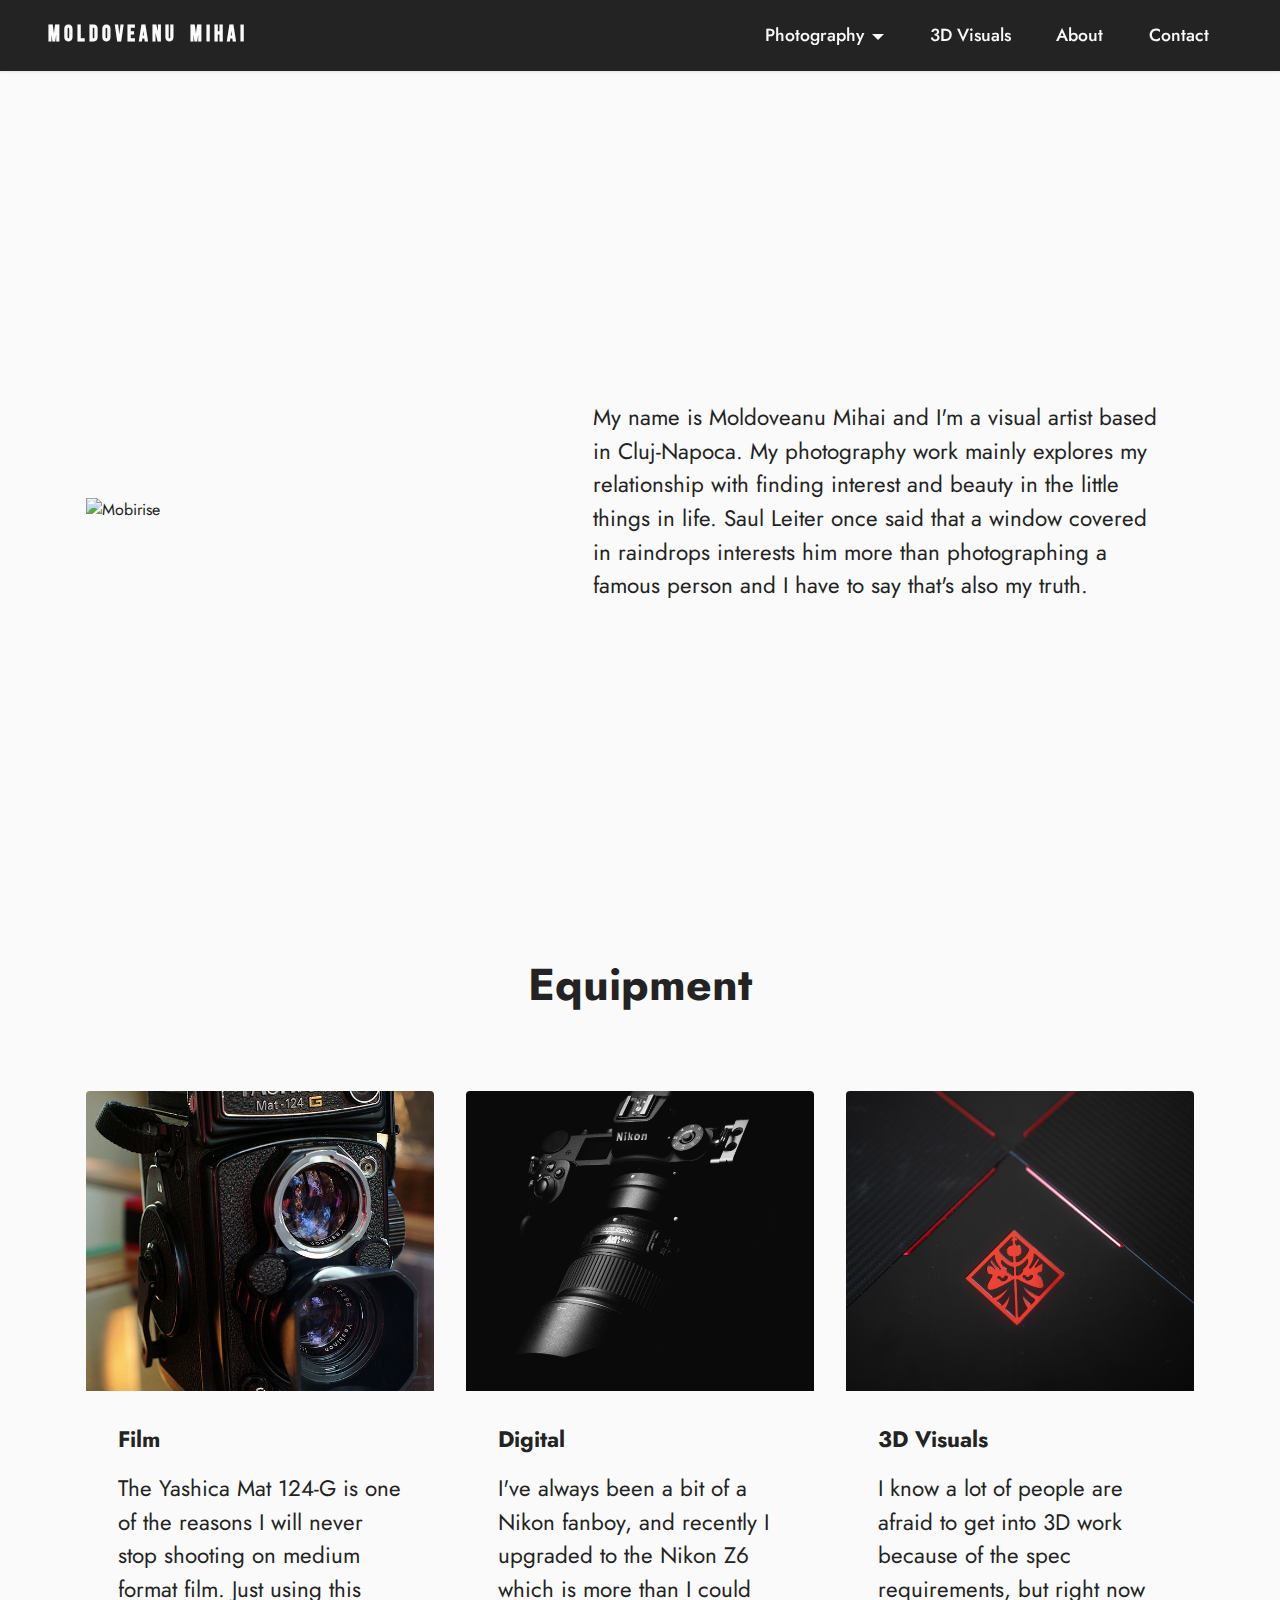
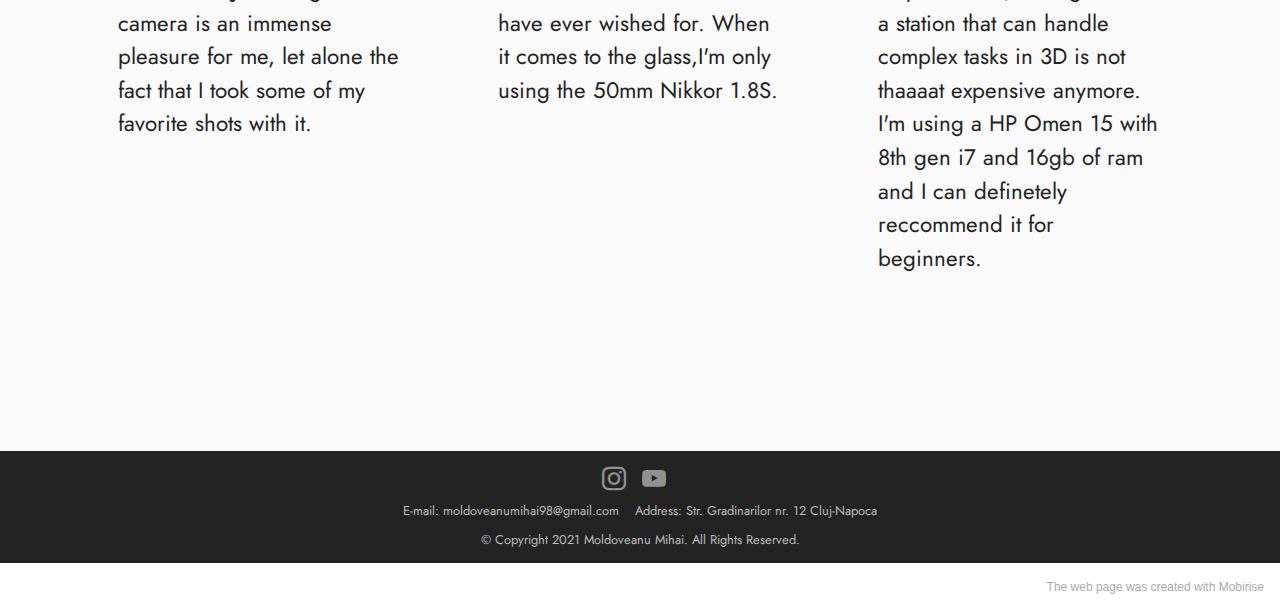
==== About.html @ a126eda2 "Add files via upload" ====
<!DOCTYPE html>
<html  >
<head>
  <!-- Site made with Mobirise Website Builder v5.5.2, https://mobirise.com -->
  <meta charset="UTF-8">
  <meta http-equiv="X-UA-Compatible" content="IE=edge">
  <meta name="generator" content="Mobirise v5.5.2, mobirise.com">
  <meta name="viewport" content="width=device-width, initial-scale=1, minimum-scale=1">
  <link rel="shortcut icon" href="assets/images/35211466-copy.png" type="image/x-icon">
  <meta name="description" content="">
  
  
  <title>About</title>
  <link rel="stylesheet" href="assets/bootstrap/css/bootstrap.min.css">
  <link rel="stylesheet" href="assets/bootstrap/css/bootstrap-grid.min.css">
  <link rel="stylesheet" href="assets/bootstrap/css/bootstrap-reboot.min.css">
  <link rel="stylesheet" href="assets/dropdown/css/style.css">
  <link rel="stylesheet" href="assets/socicon/css/styles.css">
  <link rel="stylesheet" href="assets/theme/css/style.css">
  <link rel="preload" href="https://fonts.googleapis.com/css?family=Jost:100,200,300,400,500,600,700,800,900,100i,200i,300i,400i,500i,600i,700i,800i,900i&display=swap" as="style" onload="this.onload=null;this.rel='stylesheet'">
  <noscript><link rel="stylesheet" href="https://fonts.googleapis.com/css?family=Jost:100,200,300,400,500,600,700,800,900,100i,200i,300i,400i,500i,600i,700i,800i,900i&display=swap"></noscript>
  <link rel="preload" href="https://fonts.googleapis.com/css?family=Bebas+Neue:400&display=swap" as="style" onload="this.onload=null;this.rel='stylesheet'">
  <noscript><link rel="stylesheet" href="https://fonts.googleapis.com/css?family=Bebas+Neue:400&display=swap"></noscript>
  <link rel="preload" as="style" href="assets/mobirise/css/mbr-additional.css"><link rel="stylesheet" href="assets/mobirise/css/mbr-additional.css" type="text/css">
  
  
  
  
</head>
<body>
  
  <section data-bs-version="5.1" class="menu menu1 cid-sRdk2Incgx" once="menu" id="menu1-1i">
    

    <nav class="navbar navbar-dropdown navbar-fixed-top navbar-expand-lg">
        <div class="container-fluid">
            <div class="navbar-brand">
                
                <span class="navbar-caption-wrap"><a class="navbar-caption text-white text-primary display-5" href="home.html">M O L d O V E A N U&nbsp; &nbsp; M I H A I</a></span>
            </div>
            <button class="navbar-toggler" type="button" data-toggle="collapse" data-bs-toggle="collapse" data-target="#navbarSupportedContent" data-bs-target="#navbarSupportedContent" aria-controls="navbarNavAltMarkup" aria-expanded="false" aria-label="Toggle navigation">
                <div class="hamburger">
                    <span></span>
                    <span></span>
                    <span></span>
                    <span></span>
                </div>
            </button>
            <div class="collapse navbar-collapse" id="navbarSupportedContent">
                <ul class="navbar-nav nav-dropdown nav-right" data-app-modern-menu="true"><li class="nav-item dropdown"><a class="nav-link link text-white dropdown-toggle display-4" href="https://mobiri.se" data-toggle="dropdown-submenu" data-bs-toggle="dropdown" data-bs-auto-close="outside" aria-expanded="false">Photography</a><div class="dropdown-menu" aria-labelledby="dropdown-undefined"><a class="text-white dropdown-item text-primary display-4" href="StreetPhotography.html">Street Photography</a><a class="text-white show dropdown-item text-primary display-4" href="FineArt.html">Fine Art</a></div></li><li class="nav-item"><a class="nav-link link text-white text-primary display-4" href="3DVisuals.html">3D Visuals</a></li>
                    <li class="nav-item"><a class="nav-link link text-white text-primary display-4" href="About.html">About</a>
                    </li><li class="nav-item"><a class="nav-link link text-white text-primary display-4" href="Contact.html">Contact</a></li></ul>
                
                
            </div>
        </div>
    </nav>
</section>

<section data-bs-version="5.1" class="header14 cid-sRnxp5yyMj mbr-fullscreen" id="header14-1l">

    

    

    <div class="container">
        <div class="row justify-content-center align-items-center">
            <div class="col-12 col-md-5 image-wrapper">
                <img src="assets/images/color-12.jpg" alt="Mobirise">
            </div>
            <div class="col-12 col-md">
                <div class="text-wrapper">
                    
                    <p class="mbr-text mbr-fonts-style display-7">My name is Moldoveanu Mihai and I'm a visual artist based in Cluj-Napoca. My photography work mainly explores my relationship with finding interest and beauty in the little things in life. Saul Leiter once said that a window covered in raindrops interests him more than photographing a famous person and I have to say that's also my truth.<br></p>
                    
                </div>
            </div>
        </div>
    </div>
</section>

<section data-bs-version="5.1" class="features3 cid-sRnDv5kcg3" id="features3-1m">
    
    
    <div class="container">
        <div class="mbr-section-head">
            <h4 class="mbr-section-title mbr-fonts-style align-center mb-0 display-1">
                <strong>Equipment</strong><br><strong><br></strong></h4>
            
        </div>
        <div class="row mt-4">
            <div class="item features-image сol-12 col-md-6 col-lg-4">
                <div class="item-wrapper">
                    <div class="item-img">
                        <img src="assets/images/yashica-mat-124g-tlr-camera.jpg" alt="">
                    </div>
                    <div class="item-content">
                        <h5 class="item-title mbr-fonts-style display-7"><strong>Film&nbsp;</strong></h5>
                        
                        <p class="mbr-text mbr-fonts-style mt-3 display-7">The Yashica Mat 124-G is one of the reasons I will never stop shooting on medium format film. Just using this camera is an immense pleasure for me, let alone the fact that I took some of my favorite shots with it.</p>
                    </div>
                    
                </div>
            </div>
            <div class="item features-image сol-12 col-md-6 col-lg-4">
                <div class="item-wrapper">
                    <div class="item-img">
                        <img src="assets/images/pexels-jan-kopiva-6932298.jpeg" alt="">
                    </div>
                    <div class="item-content">
                        <h5 class="item-title mbr-fonts-style display-7"><strong>Digital</strong></h5>
                        
                        <p class="mbr-text mbr-fonts-style mt-3 display-7">I've always been a bit of a Nikon fanboy, and recently I upgraded to the Nikon Z6 which is more than I could have ever wished for. When it comes to the glass,I'm only using the 50mm Nikkor 1.8S.</p>
                    </div>
                    
                </div>
            </div>
            <div class="item features-image сol-12 col-md-6 col-lg-4">
                <div class="item-wrapper">
                    <div class="item-img">
                        <img src="assets/images/color-14.jpg" alt="">
                    </div>
                    <div class="item-content">
                        <h5 class="item-title mbr-fonts-style display-7"><strong>3D Visuals</strong></h5>
                        
                        <p class="mbr-text mbr-fonts-style mt-3 display-7">I know a lot of people are afraid to get into 3D work because of the spec requirements, but right now a station that can handle complex tasks in 3D is not thaaaat expensive anymore. I'm using a HP Omen 15 with 8th gen i7 and 16gb of ram and I can definetely reccommend it for beginners.<br></p>
                    </div>
                    
                </div>
            </div>
        </div>
    </div>
</section>

<section data-bs-version="5.1" class="footer3 cid-sRdy9c1J8x" once="footers" id="footer3-1j">

    

    

    <div class="container">
        <div class="media-container-row align-center mbr-white">
            
            <div class="row social-row">
                <div class="social-list align-right pb-2">
                    
                    
                    
                    
                    
                    
                <div class="soc-item">
                        <a href="https://www.instagram.com/moldoveanumihigh/" target="_blank">
                            <span class="mbr-iconfont mbr-iconfont-social socicon-instagram socicon"></span>
                        </a>
                    </div><div class="soc-item">
                        <a href="https://www.youtube.com/channel/UCQVP5u8VUW_jfXNqVm9hvUQ" target="_blank">
                            <span class="mbr-iconfont mbr-iconfont-social socicon-youtube socicon"></span>
                        </a>
                    </div></div>
            </div>
            <div class="row row-copirayt">
                <p class="mbr-text mb-0 mbr-fonts-style mbr-white align-center display-2">E-mail: moldoveanumihai98@gmail.com&nbsp; &nbsp; Address: Str. Gradinarilor nr. 12 Cluj-Napoca<br><br>© Copyright 2021 Moldoveanu Mihai. All Rights Reserved.
                </p>
            </div>
        </div>
    </div>
</section><section style="background-color: #fff; font-family: -apple-system, BlinkMacSystemFont, 'Segoe UI', 'Roboto', 'Helvetica Neue', Arial, sans-serif; color:#aaa; font-size:12px; padding: 0; align-items: center; display: flex;"><a href="https://mobirise.site/l" style="flex: 1 1; height: 3rem; padding-left: 1rem;"></a><p style="flex: 0 0 auto; margin:0; padding-right:1rem;">The <a href="https://mobirise.site/e" style="color:#aaa;">web page</a> was created with Mobirise</p></section><script src="assets/bootstrap/js/bootstrap.bundle.min.js"></script>  <script src="assets/smoothscroll/smooth-scroll.js"></script>  <script src="assets/ytplayer/index.js"></script>  <script src="assets/dropdown/js/navbar-dropdown.js"></script>  <script src="assets/theme/js/script.js"></script>  
  
  
</body>
</html>
---- assets/dropdown/css/style.css ----
.navbar-dropdown {
  left: 0;
  padding: 0;
  position: absolute;
  right: 0;
  top: 0;
  transition: all 0.45s ease;
  z-index: 1030;
  background: #282828; }
  .navbar-dropdown .navbar-logo {
    margin-right: 0.8rem;
    transition: margin 0.3s ease-in-out;
    vertical-align: middle; }
    .navbar-dropdown .navbar-logo img {
      height: 3.125rem;
      transition: all 0.3s ease-in-out; }
    .navbar-dropdown .navbar-logo.mbr-iconfont {
      font-size: 3.125rem;
      line-height: 3.125rem; }
  .navbar-dropdown .navbar-caption {
    font-weight: 700;
    white-space: normal;
    vertical-align: -4px;
    line-height: 3.125rem !important; }
    .navbar-dropdown .navbar-caption, .navbar-dropdown .navbar-caption:hover {
      color: inherit;
      text-decoration: none; }
  .navbar-dropdown .mbr-iconfont + .navbar-caption {
    vertical-align: -1px; }
  .navbar-dropdown.navbar-fixed-top {
    position: fixed; }
  .navbar-dropdown .navbar-brand span {
    vertical-align: -4px; }
  .navbar-dropdown.bg-color.transparent {
    background: none; }
  .navbar-dropdown.navbar-short .navbar-brand {
    padding: 0.625rem 0; }
    .navbar-dropdown.navbar-short .navbar-brand span {
      vertical-align: -1px; }
  .navbar-dropdown.navbar-short .navbar-caption {
    line-height: 2.375rem !important;
    vertical-align: -2px; }
  .navbar-dropdown.navbar-short .navbar-logo {
    margin-right: 0.5rem; }
    .navbar-dropdown.navbar-short .navbar-logo img {
      height: 2.375rem; }
    .navbar-dropdown.navbar-short .navbar-logo.mbr-iconfont {
      font-size: 2.375rem;
      line-height: 2.375rem; }
  .navbar-dropdown.navbar-short .mbr-table-cell {
    height: 3.625rem; }
  .navbar-dropdown .navbar-close {
    left: 0.6875rem;
    position: fixed;
    top: 0.75rem;
    z-index: 1000; }
  .navbar-dropdown .hamburger-icon {
    content: "";
    display: inline-block;
    vertical-align: middle;
    width: 16px;
    -webkit-box-shadow: 0 -6px 0 1px #282828,0 0 0 1px #282828,0 6px 0 1px #282828;
    -moz-box-shadow: 0 -6px 0 1px #282828,0 0 0 1px #282828,0 6px 0 1px #282828;
    box-shadow: 0 -6px 0 1px #282828,0 0 0 1px #282828,0 6px 0 1px #282828; }

.dropdown-menu .dropdown-toggle[data-toggle="dropdown-submenu"]::after {
  border-bottom: 0.35em solid transparent;
  border-left: 0.35em solid;
  border-right: 0;
  border-top: 0.35em solid transparent;
  margin-left: 0.3rem; }

.dropdown-menu .dropdown-item:focus {
  outline: 0; }

.nav-dropdown {
  font-size: 0.75rem;
  font-weight: 500;
  height: auto !important; }
  .nav-dropdown .nav-btn {
    padding-left: 1rem; }
  .nav-dropdown .link {
    margin: .667em 1.667em;
    font-weight: 500;
    padding: 0;
    transition: color .2s ease-in-out; }
    .nav-dropdown .link.dropdown-toggle {
      margin-right: 2.583em; }
      .nav-dropdown .link.dropdown-toggle::after {
        margin-left: .25rem;
        border-top: 0.35em solid;
        border-right: 0.35em solid transparent;
        border-left: 0.35em solid transparent;
        border-bottom: 0; }
      .nav-dropdown .link.dropdown-toggle[aria-expanded="true"] {
        margin: 0;
        padding: 0.667em 3.263em  0.667em 1.667em; }
  .nav-dropdown .link::after,
  .nav-dropdown .dropdown-item::after {
    color: inherit; }
  .nav-dropdown .btn {
    font-size: 0.75rem;
    font-weight: 700;
    letter-spacing: 0;
    margin-bottom: 0;
    padding-left: 1.25rem;
    padding-right: 1.25rem; }
  .nav-dropdown .dropdown-menu {
    border-radius: 0;
    border: 0;
    left: 0;
    margin: 0;
    padding-bottom: 1.25rem;
    padding-top: 1.25rem;
    position: relative; }
  .nav-dropdown .dropdown-submenu {
    margin-left: 0.125rem;
    top: 0; }
  .nav-dropdown .dropdown-item {
    font-weight: 500;
    line-height: 2;
    padding: 0.3846em 4.615em 0.3846em 1.5385em;
    position: relative;
    transition: color .2s ease-in-out, background-color .2s ease-in-out; }
    .nav-dropdown .dropdown-item::after {
      margin-top: -0.3077em;
      position: absolute;
      right: 1.1538em;
      top: 50%; }
    .nav-dropdown .dropdown-item:focus, .nav-dropdown .dropdown-item:hover {
      background: none; }

@media (max-width: 767px) {
  .nav-dropdown.navbar-toggleable-sm {
    bottom: 0;
    display: none;
    left: 0;
    overflow-x: hidden;
    position: fixed;
    top: 0;
    transform: translateX(-100%);
    -ms-transform: translateX(-100%);
    -webkit-transform: translateX(-100%);
    width: 18.75rem;
    z-index: 999; } }
.nav-dropdown.navbar-toggleable-xl {
  bottom: 0;
  display: none;
  left: 0;
  overflow-x: hidden;
  position: fixed;
  top: 0;
  transform: translateX(-100%);
  -ms-transform: translateX(-100%);
  -webkit-transform: translateX(-100%);
  width: 18.75rem;
  z-index: 999; }

.nav-dropdown-sm {
  display: block !important;
  overflow-x: hidden;
  overflow: auto;
  padding-top: 3.875rem; }
  .nav-dropdown-sm::after {
    content: "";
    display: block;
    height: 3rem;
    width: 100%; }
  .nav-dropdown-sm.collapse.in ~ .navbar-close {
    display: block !important; }
  .nav-dropdown-sm.collapsing, .nav-dropdown-sm.collapse.in {
    transform: translateX(0);
    -ms-transform: translateX(0);
    -webkit-transform: translateX(0);
    transition: all 0.25s ease-out;
    -webkit-transition: all 0.25s ease-out;
    background: #282828; }
  .nav-dropdown-sm.collapsing[aria-expanded="false"] {
    transform: translateX(-100%);
    -ms-transform: translateX(-100%);
    -webkit-transform: translateX(-100%); }
  .nav-dropdown-sm .nav-item {
    display: block;
    margin-left: 0 !important;
    padding-left: 0; }
  .nav-dropdown-sm .link,
  .nav-dropdown-sm .dropdown-item {
    border-top: 1px dotted rgba(255, 255, 255, 0.1);
    font-size: 0.8125rem;
    line-height: 1.6;
    margin: 0 !important;
    padding: 0.875rem 2.4rem 0.875rem 1.5625rem !important;
    position: relative;
    white-space: normal; }
    .nav-dropdown-sm .link:focus, .nav-dropdown-sm .link:hover,
    .nav-dropdown-sm .dropdown-item:focus,
    .nav-dropdown-sm .dropdown-item:hover {
      background: rgba(0, 0, 0, 0.2) !important;
      color: #c0a375; }
  .nav-dropdown-sm .nav-btn {
    position: relative;
    padding: 1.5625rem 1.5625rem 0 1.5625rem; }
    .nav-dropdown-sm .nav-btn::before {
      border-top: 1px dotted rgba(255, 255, 255, 0.1);
      content: "";
      left: 0;
      position: absolute;
      top: 0;
      width: 100%; }
    .nav-dropdown-sm .nav-btn + .nav-btn {
      padding-top: 0.625rem; }
      .nav-dropdown-sm .nav-btn + .nav-btn::before {
        display: none; }
  .nav-dropdown-sm .btn {
    padding: 0.625rem 0; }
  .nav-dropdown-sm .dropdown-toggle[data-toggle="dropdown-submenu"]::after {
    margin-left: .25rem;
    border-top: 0.35em solid;
    border-right: 0.35em solid transparent;
    border-left: 0.35em solid transparent;
    border-bottom: 0; }
  .nav-dropdown-sm .dropdown-toggle[data-toggle="dropdown-submenu"][aria-expanded="true"]::after {
    border-top: 0;
    border-right: 0.35em solid transparent;
    border-left: 0.35em solid transparent;
    border-bottom: 0.35em solid; }
  .nav-dropdown-sm .dropdown-menu {
    margin: 0;
    padding: 0;
    position: relative;
    top: 0;
    left: 0;
    width: 100%;
    border: 0;
    float: none;
    border-radius: 0;
    background: none; }
  .nav-dropdown-sm .dropdown-submenu {
    left: 100%;
    margin-left: 0.125rem;
    margin-top: -1.25rem;
    top: 0; }

.navbar-toggleable-sm .nav-dropdown .dropdown-menu {
  position: absolute; }

.navbar-toggleable-sm .nav-dropdown .dropdown-submenu {
  left: 100%;
  margin-left: 0.125rem;
  margin-top: -1.25rem;
  top: 0; }

.navbar-toggleable-sm.opened .nav-dropdown .dropdown-menu {
  position: relative; }

.navbar-toggleable-sm.opened .nav-dropdown .dropdown-submenu {
  left: 0;
  margin-left: 00rem;
  margin-top: 0rem;
  top: 0; }

.is-builder .nav-dropdown.collapsing {
  transition: none !important; }
---- assets/socicon/css/styles.css ----
@charset "UTF-8";

@font-face {
  font-family: 'Socicon';
  src:  url('../fonts/socicon.eot');
  src:  url('../fonts/socicon.eot?#iefix') format('embedded-opentype'),
    url('../fonts/socicon.woff2') format('woff2'),
    url('../fonts/socicon.ttf') format('truetype'),
    url('../fonts/socicon.woff') format('woff'),
    url('../fonts/socicon.svg#socicon') format('svg');
  font-weight: normal;
  font-style: normal;
  font-display: swap;
}

[data-icon]:before {
  font-family: "socicon" !important;
  content: attr(data-icon);
  font-style: normal !important;
  font-weight: normal !important;
  font-variant: normal !important;
  text-transform: none !important;
  speak: none;
  line-height: 1;
  -webkit-font-smoothing: antialiased;
  -moz-osx-font-smoothing: grayscale;
}

[class^="socicon-"], [class*=" socicon-"] {
  /* use !important to prevent issues with browser extensions that change fonts */
  font-family: 'Socicon' !important;
  speak: none;
  font-style: normal;
  font-weight: normal;
  font-variant: normal;
  text-transform: none;
  line-height: 1;

  /* Better Font Rendering =========== */
  -webkit-font-smoothing: antialiased;
  -moz-osx-font-smoothing: grayscale;
}

.socicon-eitaa:before {
  content: "\e97c";
}
.socicon-soroush:before {
  content: "\e97d";
}
.socicon-bale:before {
  content: "\e97e";
}
.socicon-zazzle:before {
  content: "\e97b";
}
.socicon-society6:before {
  content: "\e97a";
}
.socicon-redbubble:before {
  content: "\e979";
}
.socicon-avvo:before {
  content: "\e978";
}
.socicon-stitcher:before {
  content: "\e977";
}
.socicon-googlehangouts:before {
  content: "\e974";
}
.socicon-dlive:before {
  content: "\e975";
}
.socicon-vsco:before {
  content: "\e976";
}
.socicon-flipboard:before {
  content: "\e973";
}
.socicon-ubuntu:before {
  content: "\e958";
}
.socicon-artstation:before {
  content: "\e959";
}
.socicon-invision:before {
  content: "\e95a";
}
.socicon-torial:before {
  content: "\e95b";
}
.socicon-collectorz:before {
  content: "\e95c";
}
.socicon-seenthis:before {
  content: "\e95d";
}
.socicon-googleplaymusic:before {
  content: "\e95e";
}
.socicon-debian:before {
  content: "\e95f";
}
.socicon-filmfreeway:before {
  content: "\e960";
}
.socicon-gnome:before {
  content: "\e961";
}
.socicon-itchio:before {
  content: "\e962";
}
.socicon-jamendo:before {
  content: "\e963";
}
.socicon-mix:before {
  content: "\e964";
}
.socicon-sharepoint:before {
  content: "\e965";
}
.socicon-tinder:before {
  content: "\e966";
}
.socicon-windguru:before {
  content: "\e967";
}
.socicon-cdbaby:before {
  content: "\e968";
}
.socicon-elementaryos:before {
  content: "\e969";
}
.socicon-stage32:before {
  content: "\e96a";
}
.socicon-tiktok:before {
  content: "\e96b";
}
.socicon-gitter:before {
  content: "\e96c";
}
.socicon-letterboxd:before {
  content: "\e96d";
}
.socicon-threema:before {
  content: "\e96e";
}
.socicon-splice:before {
  content: "\e96f";
}
.socicon-metapop:before {
  content: "\e970";
}
.socicon-naver:before {
  content: "\e971";
}
.socicon-remote:before {
  content: "\e972";
}
.socicon-internet:before {
  content: "\e957";
}
.socicon-moddb:before {
  content: "\e94b";
}
.socicon-indiedb:before {
  content: "\e94c";
}
.socicon-traxsource:before {
  content: "\e94d";
}
.socicon-gamefor:before {
  content: "\e94e";
}
.socicon-pixiv:before {
  content: "\e94f";
}
.socicon-myanimelist:before {
  content: "\e950";
}
.socicon-blackberry:before {
  content: "\e951";
}
.socicon-wickr:before {
  content: "\e952";
}
.socicon-spip:before {
  content: "\e953";
}
.socicon-napster:before {
  content: "\e954";
}
.socicon-beatport:before {
  content: "\e955";
}
.socicon-hackerone:before {
  content: "\e956";
}
.socicon-hackernews:before {
  content: "\e946";
}
.socicon-smashwords:before {
  content: "\e947";
}
.socicon-kobo:before {
  content: "\e948";
}
.socicon-bookbub:before {
  content: "\e949";
}
.socicon-mailru:before {
  content: "\e94a";
}
.socicon-gitlab:before {
  content: "\e945";
}
.socicon-instructables:before {
  content: "\e944";
}
.socicon-portfolio:before {
  content: "\e943";
}
.socicon-codered:before {
  content: "\e940";
}
.socicon-origin:before {
  content: "\e941";
}
.socicon-nextdoor:before {
  content: "\e942";
}
.socicon-udemy:before {
  content: "\e93f";
}
.socicon-livemaster:before {
  content: "\e93e";
}
.socicon-crunchbase:before {
  content: "\e93b";
}
.socicon-homefy:before {
  content: "\e93c";
}
.socicon-calendly:before {
  content: "\e93d";
}
.socicon-realtor:before {
  content: "\e90f";
}
.socicon-tidal:before {
  content: "\e910";
}
.socicon-qobuz:before {
  content: "\e911";
}
.socicon-natgeo:before {
  content: "\e912";
}
.socicon-mastodon:before {
  content: "\e913";
}
.socicon-unsplash:before {
  content: "\e914";
}
.socicon-homeadvisor:before {
  content: "\e915";
}
.socicon-angieslist:before {
  content: "\e916";
}
.socicon-codepen:before {
  content: "\e917";
}
.socicon-slack:before {
  content: "\e918";
}
.socicon-openaigym:before {
  content: "\e919";
}
.socicon-logmein:before {
  content: "\e91a";
}
.socicon-fiverr:before {
  content: "\e91b";
}
.socicon-gotomeeting:before {
  content: "\e91c";
}
.socicon-aliexpress:before {
  content: "\e91d";
}
.socicon-guru:before {
  content: "\e91e";
}
.socicon-appstore:before {
  content: "\e91f";
}
.socicon-homes:before {
  content: "\e920";
}
.socicon-zoom:before {
  content: "\e921";
}
.socicon-alibaba:before {
  content: "\e922";
}
.socicon-craigslist:before {
  content: "\e923";
}
.socicon-wix:before {
  content: "\e924";
}
.socicon-redfin:before {
  content: "\e925";
}
.socicon-googlecalendar:before {
  content: "\e926";
}
.socicon-shopify:before {
  content: "\e927";
}
.socicon-freelancer:before {
  content: "\e928";
}
.socicon-seedrs:before {
  content: "\e929";
}
.socicon-bing:before {
  content: "\e92a";
}
.socicon-doodle:before {
  content: "\e92b";
}
.socicon-bonanza:before {
  content: "\e92c";
}
.socicon-squarespace:before {
  content: "\e92d";
}
.socicon-toptal:before {
  content: "\e92e";
}
.socicon-gust:before {
  content: "\e92f";
}
.socicon-ask:before {
  content: "\e930";
}
.socicon-trulia:before {
  content: "\e931";
}
.socicon-loomly:before {
  content: "\e932";
}
.socicon-ghost:before {
  content: "\e933";
}
.socicon-upwork:before {
  content: "\e934";
}
.socicon-fundable:before {
  content: "\e935";
}
.socicon-booking:before {
  content: "\e936";
}
.socicon-googlemaps:before {
  content: "\e937";
}
.socicon-zillow:before {
  content: "\e938";
}
.socicon-niconico:before {
  content: "\e939";
}
.socicon-toneden:before {
  content: "\e93a";
}
.socicon-augment:before {
  content: "\e908";
}
.socicon-bitbucket:before {
  content: "\e909";
}
.socicon-fyuse:before {
  content: "\e90a";
}
.socicon-yt-gaming:before {
  content: "\e90b";
}
.socicon-sketchfab:before {
  content: "\e90c";
}
.socicon-mobcrush:before {
  content: "\e90d";
}
.socicon-microsoft:before {
  content: "\e90e";
}
.socicon-pandora:before {
  content: "\e907";
}
.socicon-messenger:before {
  content: "\e906";
}
.socicon-gamewisp:before {
  content: "\e905";
}
.socicon-bloglovin:before {
  content: "\e904";
}
.socicon-tunein:before {
  content: "\e903";
}
.socicon-gamejolt:before {
  content: "\e901";
}
.socicon-trello:before {
  content: "\e902";
}
.socicon-spreadshirt:before {
  content: "\e900";
}
.socicon-500px:before {
  content: "\e000";
}
.socicon-8tracks:before {
  content: "\e001";
}
.socicon-airbnb:before {
  content: "\e002";
}
.socicon-alliance:before {
  content: "\e003";
}
.socicon-amazon:before {
  content: "\e004";
}
.socicon-amplement:before {
  content: "\e005";
}
.socicon-android:before {
  content: "\e006";
}
.socicon-angellist:before {
  content: "\e007";
}
.socicon-apple:before {
  content: "\e008";
}
.socicon-appnet:before {
  content: "\e009";
}
.socicon-baidu:before {
  content: "\e00a";
}
.socicon-bandcamp:before {
  content: "\e00b";
}
.socicon-battlenet:before {
  content: "\e00c";
}
.socicon-mixer:before {
  content: "\e00d";
}
.socicon-bebee:before {
  content: "\e00e";
}
.socicon-bebo:before {
  content: "\e00f";
}
.socicon-behance:before {
  content: "\e010";
}
.socicon-blizzard:before {
  content: "\e011";
}
.socicon-blogger:before {
  content: "\e012";
}
.socicon-buffer:before {
  content: "\e013";
}
.socicon-chrome:before {
  content: "\e014";
}
.socicon-coderwall:before {
  content: "\e015";
}
.socicon-curse:before {
  content: "\e016";
}
.socicon-dailymotion:before {
  content: "\e017";
}
.socicon-deezer:before {
  content: "\e018";
}
.socicon-delicious:before {
  content: "\e019";
}
.socicon-deviantart:before {
  content: "\e01a";
}
.socicon-diablo:before {
  content: "\e01b";
}
.socicon-digg:before {
  content: "\e01c";
}
.socicon-discord:before {
  content: "\e01d";
}
.socicon-disqus:before {
  content: "\e01e";
}
.socicon-douban:before {
  content: "\e01f";
}
.socicon-draugiem:before {
  content: "\e020";
}
.socicon-dribbble:before {
  content: "\e021";
}
.socicon-drupal:before {
  content: "\e022";
}
.socicon-ebay:before {
  content: "\e023";
}
.socicon-ello:before {
  content: "\e024";
}
.socicon-endomodo:before {
  content: "\e025";
}
.socicon-envato:before {
  content: "\e026";
}
.socicon-etsy:before {
  content: "\e027";
}
.socicon-facebook:before {
  content: "\e028";
}
.socicon-feedburner:before {
  content: "\e029";
}
.socicon-filmweb:before {
  content: "\e02a";
}
.socicon-firefox:before {
  content: "\e02b";
}
.socicon-flattr:before {
  content: "\e02c";
}
.socicon-flickr:before {
  content: "\e02d";
}
.socicon-formulr:before {
  content: "\e02e";
}
.socicon-forrst:before {
  content: "\e02f";
}
.socicon-foursquare:before {
  content: "\e030";
}
.socicon-friendfeed:before {
  content: "\e031";
}
.socicon-github:before {
  content: "\e032";
}
.socicon-goodreads:before {
  content: "\e033";
}
.socicon-google:before {
  content: "\e034";
}
.socicon-googlescholar:before {
  content: "\e035";
}
.socicon-googlegroups:before {
  content: "\e036";
}
.socicon-googlephotos:before {
  content: "\e037";
}
.socicon-googleplus:before {
  content: "\e038";
}
.socicon-grooveshark:before {
  content: "\e039";
}
.socicon-hackerrank:before {
  content: "\e03a";
}
.socicon-hearthstone:before {
  content: "\e03b";
}
.socicon-hellocoton:before {
  content: "\e03c";
}
.socicon-heroes:before {
  content: "\e03d";
}
.socicon-smashcast:before {
  content: "\e03e";
}
.socicon-horde:before {
  content: "\e03f";
}
.socicon-houzz:before {
  content: "\e040";
}
.socicon-icq:before {
  content: "\e041";
}
.socicon-identica:before {
  content: "\e042";
}
.socicon-imdb:before {
  content: "\e043";
}
.socicon-instagram:before {
  content: "\e044";
}
.socicon-issuu:before {
  content: "\e045";
}
.socicon-istock:before {
  content: "\e046";
}
.socicon-itunes:before {
  content: "\e047";
}
.socicon-keybase:before {
  content: "\e048";
}
.socicon-lanyrd:before {
  content: "\e049";
}
.socicon-lastfm:before {
  content: "\e04a";
}
.socicon-line:before {
  content: "\e04b";
}
.socicon-linkedin:before {
  content: "\e04c";
}
.socicon-livejournal:before {
  content: "\e04d";
}
.socicon-lyft:before {
  content: "\e04e";
}
.socicon-macos:before {
  content: "\e04f";
}
.socicon-mail:before {
  content: "\e050";
}
.socicon-medium:before {
  content: "\e051";
}
.socicon-meetup:before {
  content: "\e052";
}
.socicon-mixcloud:before {
  content: "\e053";
}
.socicon-modelmayhem:before {
  content: "\e054";
}
.socicon-mumble:before {
  content: "\e055";
}
.socicon-myspace:before {
  content: "\e056";
}
.socicon-newsvine:before {
  content: "\e057";
}
.socicon-nintendo:before {
  content: "\e058";
}
.socicon-npm:before {
  content: "\e059";
}
.socicon-odnoklassniki:before {
  content: "\e05a";
}
.socicon-openid:before {
  content: "\e05b";
}
.socicon-opera:before {
  content: "\e05c";
}
.socicon-outlook:before {
  content: "\e05d";
}
.socicon-overwatch:before {
  content: "\e05e";
}
.socicon-patreon:before {
  content: "\e05f";
}
.socicon-paypal:before {
  content: "\e060";
}
.socicon-periscope:before {
  content: "\e061";
}
.socicon-persona:before {
  content: "\e062";
}
.socicon-pinterest:before {
  content: "\e063";
}
.socicon-play:before {
  content: "\e064";
}
.socicon-player:before {
  content: "\e065";
}
.socicon-playstation:before {
  content: "\e066";
}
.socicon-pocket:before {
  content: "\e067";
}
.socicon-qq:before {
  content: "\e068";
}
.socicon-quora:before {
  content: "\e069";
}
.socicon-raidcall:before {
  content: "\e06a";
}
.socicon-ravelry:before {
  content: "\e06b";
}
.socicon-reddit:before {
  content: "\e06c";
}
.socicon-renren:before {
  content: "\e06d";
}
.socicon-researchgate:before {
  content: "\e06e";
}
.socicon-residentadvisor:before {
  content: "\e06f";
}
.socicon-reverbnation:before {
  content: "\e070";
}
.socicon-rss:before {
  content: "\e071";
}
.socicon-sharethis:before {
  content: "\e072";
}
.socicon-skype:before {
  content: "\e073";
}
.socicon-slideshare:before {
  content: "\e074";
}
.socicon-smugmug:before {
  content: "\e075";
}
.socicon-snapchat:before {
  content: "\e076";
}
.socicon-songkick:before {
  content: "\e077";
}
.socicon-soundcloud:before {
  content: "\e078";
}
.socicon-spotify:before {
  content: "\e079";
}
.socicon-stackexchange:before {
  content: "\e07a";
}
.socicon-stackoverflow:before {
  content: "\e07b";
}
.socicon-starcraft:before {
  content: "\e07c";
}
.socicon-stayfriends:before {
  content: "\e07d";
}
.socicon-steam:before {
  content: "\e07e";
}
.socicon-storehouse:before {
  content: "\e07f";
}
.socicon-strava:before {
  content: "\e080";
}
.socicon-streamjar:before {
  content: "\e081";
}
.socicon-stumbleupon:before {
  content: "\e082";
}
.socicon-swarm:before {
  content: "\e083";
}
.socicon-teamspeak:before {
  content: "\e084";
}
.socicon-teamviewer:before {
  content: "\e085";
}
.socicon-technorati:before {
  content: "\e086";
}
.socicon-telegram:before {
  content: "\e087";
}
.socicon-tripadvisor:before {
  content: "\e088";
}
.socicon-tripit:before {
  content: "\e089";
}
.socicon-triplej:before {
  content: "\e08a";
}
.socicon-tumblr:before {
  content: "\e08b";
}
.socicon-twitch:before {
  content: "\e08c";
}
.socicon-twitter:before {
  content: "\e08d";
}
.socicon-uber:before {
  content: "\e08e";
}
.socicon-ventrilo:before {
  content: "\e08f";
}
.socicon-viadeo:before {
  content: "\e090";
}
.socicon-viber:before {
  content: "\e091";
}
.socicon-viewbug:before {
  content: "\e092";
}
.socicon-vimeo:before {
  content: "\e093";
}
.socicon-vine:before {
  content: "\e094";
}
.socicon-vkontakte:before {
  content: "\e095";
}
.socicon-warcraft:before {
  content: "\e096";
}
.socicon-wechat:before {
  content: "\e097";
}
.socicon-weibo:before {
  content: "\e098";
}
.socicon-whatsapp:before {
  content: "\e099";
}
.socicon-wikipedia:before {
  content: "\e09a";
}
.socicon-windows:before {
  content: "\e09b";
}
.socicon-wordpress:before {
  content: "\e09c";
}
.socicon-wykop:before {
  content: "\e09d";
}
.socicon-xbox:before {
  content: "\e09e";
}
.socicon-xing:before {
  content: "\e09f";
}
.socicon-yahoo:before {
  content: "\e0a0";
}
.socicon-yammer:before {
  content: "\e0a1";
}
.socicon-yandex:before {
  content: "\e0a2";
}
.socicon-yelp:before {
  content: "\e0a3";
}
.socicon-younow:before {
  content: "\e0a4";
}
.socicon-youtube:before {
  content: "\e0a5";
}
.socicon-zapier:before {
  content: "\e0a6";
}
.socicon-zerply:before {
  content: "\e0a7";
}
.socicon-zomato:before {
  content: "\e0a8";
}
.socicon-zynga:before {
  content: "\e0a9";
}
---- assets/theme/css/style.css ----
@charset "UTF-8";
section {
  background-color: #ffffff;
}

body {
  font-style: normal;
  line-height: 1.5;
  font-weight: 400;
  color: #232323;
  position: relative;
}

button {
  background-color: transparent;
  border-color: transparent;
}

section,
.container,
.container-fluid {
  position: relative;
  word-wrap: break-word;
}

a.mbr-iconfont:hover {
  text-decoration: none;
}

.article .lead p,
.article .lead ul,
.article .lead ol,
.article .lead pre,
.article .lead blockquote {
  margin-bottom: 0;
}

a {
  font-style: normal;
  font-weight: 400;
  cursor: pointer;
}
a, a:hover {
  text-decoration: none;
}

.mbr-section-title {
  font-style: normal;
  line-height: 1.3;
}

.mbr-section-subtitle {
  line-height: 1.3;
}

.mbr-text {
  font-style: normal;
  line-height: 1.7;
}

h1,
h2,
h3,
h4,
h5,
h6,
.display-1,
.display-2,
.display-4,
.display-5,
.display-7,
span,
p,
a {
  line-height: 1;
  word-break: break-word;
  word-wrap: break-word;
  font-weight: 400;
}

b,
strong {
  font-weight: bold;
}

input:-webkit-autofill, input:-webkit-autofill:hover, input:-webkit-autofill:focus, input:-webkit-autofill:active {
  transition-delay: 9999s;
  -webkit-transition-property: background-color, color;
  transition-property: background-color, color;
}

textarea[type=hidden] {
  display: none;
}

section {
  background-position: 50% 50%;
  background-repeat: no-repeat;
  background-size: cover;
}
section .mbr-background-video,
section .mbr-background-video-preview {
  position: absolute;
  bottom: 0;
  left: 0;
  right: 0;
  top: 0;
}

.hidden {
  visibility: hidden;
}

.mbr-z-index20 {
  z-index: 20;
}

/*! Base colors */
.mbr-white {
  color: #ffffff;
}

.mbr-black {
  color: #111111;
}

.mbr-bg-white {
  background-color: #ffffff;
}

.mbr-bg-black {
  background-color: #000000;
}

/*! Text-aligns */
.align-left {
  text-align: left;
}

.align-center {
  text-align: center;
}

.align-right {
  text-align: right;
}

/*! Font-weight  */
.mbr-light {
  font-weight: 300;
}

.mbr-regular {
  font-weight: 400;
}

.mbr-semibold {
  font-weight: 500;
}

.mbr-bold {
  font-weight: 700;
}

/*! Media  */
.media-content {
  flex-basis: 100%;
}

.media-container-row {
  display: flex;
  flex-direction: row;
  flex-wrap: wrap;
  justify-content: center;
  align-content: center;
  align-items: start;
}
.media-container-row .media-size-item {
  width: 400px;
}

.media-container-column {
  display: flex;
  flex-direction: column;
  flex-wrap: wrap;
  justify-content: center;
  align-content: center;
  align-items: stretch;
}
.media-container-column > * {
  width: 100%;
}

@media (min-width: 992px) {
  .media-container-row {
    flex-wrap: nowrap;
  }
}
figure {
  margin-bottom: 0;
  overflow: hidden;
}

figure[mbr-media-size] {
  transition: width 0.1s;
}

img,
iframe {
  display: block;
  width: 100%;
}

.card {
  background-color: transparent;
  border: none;
}

.card-box {
  width: 100%;
}

.card-img {
  text-align: center;
  flex-shrink: 0;
  -webkit-flex-shrink: 0;
}

.media {
  max-width: 100%;
  margin: 0 auto;
}

.mbr-figure {
  align-self: center;
}

.media-container > div {
  max-width: 100%;
}

.mbr-figure img,
.card-img img {
  width: 100%;
}

@media (max-width: 991px) {
  .media-size-item {
    width: auto !important;
  }

  .media {
    width: auto;
  }

  .mbr-figure {
    width: 100% !important;
  }
}
/*! Buttons */
.mbr-section-btn {
  margin-left: -0.6rem;
  margin-right: -0.6rem;
  font-size: 0;
}

.btn {
  font-weight: 600;
  border-width: 1px;
  font-style: normal;
  margin: 0.6rem 0.6rem;
  white-space: normal;
  transition: all 0.2s ease-in-out;
  display: inline-flex;
  align-items: center;
  justify-content: center;
  word-break: break-word;
}

.btn-sm {
  font-weight: 600;
  letter-spacing: 0px;
  transition: all 0.3s ease-in-out;
}

.btn-md {
  font-weight: 600;
  letter-spacing: 0px;
  transition: all 0.3s ease-in-out;
}

.btn-lg {
  font-weight: 600;
  letter-spacing: 0px;
  transition: all 0.3s ease-in-out;
}

.btn-form {
  margin: 0;
}
.btn-form:hover {
  cursor: pointer;
}

nav .mbr-section-btn {
  margin-left: 0rem;
  margin-right: 0rem;
}

/*! Btn icon margin */
.btn .mbr-iconfont,
.btn.btn-sm .mbr-iconfont {
  order: 1;
  cursor: pointer;
  margin-left: 0.5rem;
  vertical-align: sub;
}

.btn.btn-md .mbr-iconfont,
.btn.btn-md .mbr-iconfont {
  margin-left: 0.8rem;
}

.mbr-regular {
  font-weight: 400;
}

.mbr-semibold {
  font-weight: 500;
}

.mbr-bold {
  font-weight: 700;
}

[type=submit] {
  -webkit-appearance: none;
}

/*! Full-screen */
.mbr-fullscreen .mbr-overlay {
  min-height: 100vh;
}

.mbr-fullscreen {
  display: flex;
  display: -moz-flex;
  display: -ms-flex;
  display: -o-flex;
  align-items: center;
  min-height: 100vh;
  padding-top: 3rem;
  padding-bottom: 3rem;
}

/*! Map */
.map {
  height: 25rem;
  position: relative;
}
.map iframe {
  width: 100%;
  height: 100%;
}

/*! Scroll to top arrow */
.mbr-arrow-up {
  bottom: 25px;
  right: 90px;
  position: fixed;
  text-align: right;
  z-index: 5000;
  color: #ffffff;
  font-size: 22px;
}

.mbr-arrow-up a {
  background: rgba(0, 0, 0, 0.2);
  border-radius: 50%;
  color: #fff;
  display: inline-block;
  height: 60px;
  width: 60px;
  border: 2px solid #fff;
  outline-style: none !important;
  position: relative;
  text-decoration: none;
  transition: all 0.3s ease-in-out;
  cursor: pointer;
  text-align: center;
}
.mbr-arrow-up a:hover {
  background-color: rgba(0, 0, 0, 0.4);
}
.mbr-arrow-up a i {
  line-height: 60px;
}

.mbr-arrow-up-icon {
  display: block;
  color: #fff;
}

.mbr-arrow-up-icon::before {
  content: "›";
  display: inline-block;
  font-family: serif;
  font-size: 22px;
  line-height: 1;
  font-style: normal;
  position: relative;
  top: 6px;
  left: -4px;
  transform: rotate(-90deg);
}

/*! Arrow Down */
.mbr-arrow {
  position: absolute;
  bottom: 45px;
  left: 50%;
  width: 60px;
  height: 60px;
  cursor: pointer;
  background-color: rgba(80, 80, 80, 0.5);
  border-radius: 50%;
  transform: translateX(-50%);
}
@media (max-width: 767px) {
  .mbr-arrow {
    display: none;
  }
}
.mbr-arrow > a {
  display: inline-block;
  text-decoration: none;
  outline-style: none;
  -webkit-animation: arrowdown 1.7s ease-in-out infinite;
          animation: arrowdown 1.7s ease-in-out infinite;
  color: #ffffff;
}
.mbr-arrow > a > i {
  position: absolute;
  top: -2px;
  left: 15px;
  font-size: 2rem;
}

#scrollToTop a i::before {
  content: "";
  position: absolute;
  display: block;
  border-bottom: 2.5px solid #fff;
  border-left: 2.5px solid #fff;
  width: 27.8%;
  height: 27.8%;
  left: 50%;
  top: 51%;
  transform: translateY(-30%) translateX(-50%) rotate(135deg);
}

@keyframes arrowdown {
  0% {
    transform: translateY(0px);
  }
  50% {
    transform: translateY(-5px);
  }
  100% {
    transform: translateY(0px);
  }
}
@-webkit-keyframes arrowdown {
  0% {
    transform: translateY(0px);
  }
  50% {
    transform: translateY(-5px);
  }
  100% {
    transform: translateY(0px);
  }
}
@media (max-width: 500px) {
  .mbr-arrow-up {
    left: 0;
    right: 0;
    text-align: center;
  }
}
/*Gradients animation*/
@keyframes gradient-animation {
  from {
    background-position: 0% 100%;
    -webkit-animation-timing-function: ease-in-out;
            animation-timing-function: ease-in-out;
  }
  to {
    background-position: 100% 0%;
    -webkit-animation-timing-function: ease-in-out;
            animation-timing-function: ease-in-out;
  }
}
@-webkit-keyframes gradient-animation {
  from {
    background-position: 0% 100%;
    -webkit-animation-timing-function: ease-in-out;
            animation-timing-function: ease-in-out;
  }
  to {
    background-position: 100% 0%;
    -webkit-animation-timing-function: ease-in-out;
            animation-timing-function: ease-in-out;
  }
}
.bg-gradient {
  background-size: 200% 200%;
  animation: gradient-animation 5s infinite alternate;
  -webkit-animation: gradient-animation 5s infinite alternate;
}

.menu .navbar-brand {
  display: -webkit-flex;
}
.menu .navbar-brand span {
  display: flex;
  display: -webkit-flex;
}
.menu .navbar-brand .navbar-caption-wrap {
  display: -webkit-flex;
}
.menu .navbar-brand .navbar-logo img {
  display: -webkit-flex;
  width: auto;
}
@media (min-width: 768px) and (max-width: 991px) {
  .menu .navbar-toggleable-sm .navbar-nav {
    display: -ms-flexbox;
  }
}
@media (max-width: 991px) {
  .menu .navbar-collapse {
    max-height: 93.5vh;
  }
  .menu .navbar-collapse.show {
    overflow: auto;
  }
}
@media (min-width: 992px) {
  .menu .navbar-nav.nav-dropdown {
    display: -webkit-flex;
  }
  .menu .navbar-toggleable-sm .navbar-collapse {
    display: -webkit-flex !important;
  }
  .menu .collapsed .navbar-collapse {
    max-height: 93.5vh;
  }
  .menu .collapsed .navbar-collapse.show {
    overflow: auto;
  }
}
@media (max-width: 767px) {
  .menu .navbar-collapse {
    max-height: 80vh;
  }
}

.nav-link .mbr-iconfont {
  margin-right: 0.5rem;
}

.navbar {
  display: -webkit-flex;
  -webkit-flex-wrap: wrap;
  -webkit-align-items: center;
  -webkit-justify-content: space-between;
}

.navbar-collapse {
  -webkit-flex-basis: 100%;
  -webkit-flex-grow: 1;
  -webkit-align-items: center;
}

.nav-dropdown .link {
  padding: 0.667em 1.667em !important;
  margin: 0 !important;
}

.nav {
  display: -webkit-flex;
  -webkit-flex-wrap: wrap;
}

.row {
  display: -webkit-flex;
  -webkit-flex-wrap: wrap;
}

.justify-content-center {
  -webkit-justify-content: center;
}

.form-inline {
  display: -webkit-flex;
}

.card-wrapper {
  -webkit-flex: 1;
}

.carousel-control {
  z-index: 10;
  display: -webkit-flex;
}

.carousel-controls {
  display: -webkit-flex;
}

.media {
  display: -webkit-flex;
}

.form-group:focus {
  outline: none;
}

.jq-selectbox__select {
  padding: 7px 0;
  position: relative;
}

.jq-selectbox__dropdown {
  overflow: hidden;
  border-radius: 10px;
  position: absolute;
  top: 100%;
  left: 0 !important;
  width: 100% !important;
}

.jq-selectbox__trigger-arrow {
  right: 0;
  transform: translateY(-50%);
}

.jq-selectbox li {
  padding: 1.07em 0.5em;
}

input[type=range] {
  padding-left: 0 !important;
  padding-right: 0 !important;
}

.modal-dialog,
.modal-content {
  height: 100%;
}

.modal-dialog .carousel-inner {
  height: calc(100vh - 1.75rem);
}
@media (max-width: 575px) {
  .modal-dialog .carousel-inner {
    height: calc(100vh - 1rem);
  }
}

.carousel-item {
  text-align: center;
}

.carousel-item img {
  margin: auto;
}

.navbar-toggler {
  align-self: flex-start;
  padding: 0.25rem 0.75rem;
  font-size: 1.25rem;
  line-height: 1;
  background: transparent;
  border: 1px solid transparent;
  border-radius: 0.25rem;
}

.navbar-toggler:focus,
.navbar-toggler:hover {
  text-decoration: none;
  box-shadow: none;
}

.navbar-toggler-icon {
  display: inline-block;
  width: 1.5em;
  height: 1.5em;
  vertical-align: middle;
  content: "";
  background: no-repeat center center;
  background-size: 100% 100%;
}

.navbar-toggler-left {
  position: absolute;
  left: 1rem;
}

.navbar-toggler-right {
  position: absolute;
  right: 1rem;
}

.card-img {
  width: auto;
}

.menu .navbar.collapsed:not(.beta-menu) {
  flex-direction: column;
}

.carousel-item.active,
.carousel-item-next,
.carousel-item-prev {
  display: flex;
}

.note-air-layout .dropup .dropdown-menu,
.note-air-layout .navbar-fixed-bottom .dropdown .dropdown-menu {
  bottom: initial !important;
}

html,
body {
  height: auto;
  min-height: 100vh;
}

.dropup .dropdown-toggle::after {
  display: none;
}

.form-asterisk {
  font-family: initial;
  position: absolute;
  top: -2px;
  font-weight: normal;
}

.form-control-label {
  position: relative;
  cursor: pointer;
  margin-bottom: 0.357em;
  padding: 0;
}

.alert {
  color: #ffffff;
  border-radius: 0;
  border: 0;
  font-size: 1.1rem;
  line-height: 1.5;
  margin-bottom: 1.875rem;
  padding: 1.25rem;
  position: relative;
  text-align: center;
}
.alert.alert-form::after {
  background-color: inherit;
  bottom: -7px;
  content: "";
  display: block;
  height: 14px;
  left: 50%;
  margin-left: -7px;
  position: absolute;
  transform: rotate(45deg);
  width: 14px;
}

.form-control {
  background-color: #ffffff;
  background-clip: border-box;
  color: #232323;
  line-height: 1rem !important;
  height: auto;
  padding: 0.6rem 1.2rem;
  transition: border-color 0.25s ease 0s;
  border: 1px solid transparent !important;
  border-radius: 4px;
  box-shadow: rgba(0, 0, 0, 0.07) 0px 1px 1px 0px, rgba(0, 0, 0, 0.07) 0px 1px 3px 0px, rgba(0, 0, 0, 0.03) 0px 0px 0px 1px;
}
.form-active .form-control:invalid {
  border-color: red;
}

form .row {
  margin-left: -0.6rem;
  margin-right: -0.6rem;
}
form .row [class*=col] {
  padding-left: 0.6rem;
  padding-right: 0.6rem;
}

form .mbr-section-btn {
  margin: 0;
  padding-left: 0.6rem;
  padding-right: 0.6rem;
}

form .btn {
  display: flex;
  padding: 0.6rem 1.2rem;
  margin: 0;
}

form .form-check-input {
  margin-top: 0.5;
}

textarea.form-control {
  line-height: 1.5rem !important;
}

.form-group {
  margin-bottom: 1.2rem;
}

.form-control,
form .btn {
  min-height: 48px;
}

.gdpr-block label span.textGDPR input[name=gdpr] {
  top: 7px;
}

.form-control:focus {
  box-shadow: none;
}

:focus {
  outline: none;
}

.mbr-overlay {
  background-color: #000;
  bottom: 0;
  left: 0;
  opacity: 0.5;
  position: absolute;
  right: 0;
  top: 0;
  z-index: 0;
  pointer-events: none;
}

blockquote {
  font-style: italic;
  padding: 3rem;
  font-size: 1.09rem;
  position: relative;
  border-left: 3px solid;
}

ul,
ol,
pre,
blockquote {
  margin-bottom: 2.3125rem;
}

.mt-4 {
  margin-top: 2rem !important;
}

.mb-4 {
  margin-bottom: 2rem !important;
}

@media (min-width: 992px) {
  .container {
    padding-left: 16px;
    padding-right: 16px;
  }

  .row {
    margin-left: -16px;
    margin-right: -16px;
  }
  .row > [class*=col] {
    padding-left: 16px;
    padding-right: 16px;
  }
}
@media (min-width: 768px) {
  .container-fluid {
    padding-left: 32px;
    padding-right: 32px;
  }
}
@media (min-width: 768px) and (max-width: 991px) {
  .mbr-container {
    padding-left: 32px;
    padding-right: 32px;
  }
}
@media (max-width: 767px) {
  .mbr-container {
    padding-left: 16px;
    padding-right: 16px;
  }
}
.card-wrapper,
.item-wrapper {
  overflow: hidden;
}

.app-video-wrapper > img {
  opacity: 1;
}

.item {
  position: relative;
}

.dropdown-menu .dropdown-menu {
  left: 100%;
}

.dropdown-item + .dropdown-menu {
  display: none;
}

.dropdown-item:hover + .dropdown-menu,
.dropdown-menu:hover {
  display: block;
}.engine {
	position: absolute;
	text-indent: -2400px;
	text-align: center;
	padding: 0;
	top: 0;
	left: -2400px;
}
---- assets/mobirise/css/mbr-additional.css ----
body {
  font-family: Jost;
}
.display-1 {
  font-family: 'Jost', sans-serif;
  font-size: 2.8rem;
  line-height: 1.1;
}
.display-1 > .mbr-iconfont {
  font-size: 3.5rem;
}
.display-2 {
  font-family: 'Jost', sans-serif;
  font-size: 0.8rem;
  line-height: 1.1;
}
.display-2 > .mbr-iconfont {
  font-size: 1rem;
}
.display-4 {
  font-family: 'Jost', sans-serif;
  font-size: 1.1rem;
  line-height: 1.5;
}
.display-4 > .mbr-iconfont {
  font-size: 1.375rem;
}
.display-5 {
  font-family: 'Bebas Neue', display;
  font-size: 1.4rem;
  line-height: 1.5;
}
.display-5 > .mbr-iconfont {
  font-size: 1.75rem;
}
.display-7 {
  font-family: 'Jost', sans-serif;
  font-size: 1.4rem;
  line-height: 1.5;
}
.display-7 > .mbr-iconfont {
  font-size: 1.75rem;
}
/* ---- Fluid typography for mobile devices ---- */
/* 1.4 - font scale ratio ( bootstrap == 1.42857 ) */
/* 100vw - current viewport width */
/* (48 - 20)  48 == 48rem == 768px, 20 == 20rem == 320px(minimal supported viewport) */
/* 0.65 - min scale variable, may vary */
@media (max-width: 992px) {
  .display-1 {
    font-size: 2.24rem;
  }
}
@media (max-width: 768px) {
  .display-1 {
    font-size: 1.96rem;
    font-size: calc( 1.63rem + (2.8 - 1.63) * ((100vw - 20rem) / (48 - 20)));
    line-height: calc( 1.1 * (1.63rem + (2.8 - 1.63) * ((100vw - 20rem) / (48 - 20))));
  }
  .display-2 {
    font-size: 0.64rem;
    font-size: calc( 0.93rem + (0.8 - 0.93) * ((100vw - 20rem) / (48 - 20)));
    line-height: calc( 1.3 * (0.93rem + (0.8 - 0.93) * ((100vw - 20rem) / (48 - 20))));
  }
  .display-4 {
    font-size: 0.88rem;
    font-size: calc( 1.0350000000000001rem + (1.1 - 1.0350000000000001) * ((100vw - 20rem) / (48 - 20)));
    line-height: calc( 1.4 * (1.0350000000000001rem + (1.1 - 1.0350000000000001) * ((100vw - 20rem) / (48 - 20))));
  }
  .display-5 {
    font-size: 1.12rem;
    font-size: calc( 1.14rem + (1.4 - 1.14) * ((100vw - 20rem) / (48 - 20)));
    line-height: calc( 1.4 * (1.14rem + (1.4 - 1.14) * ((100vw - 20rem) / (48 - 20))));
  }
  .display-7 {
    font-size: 1.12rem;
    font-size: calc( 1.14rem + (1.4 - 1.14) * ((100vw - 20rem) / (48 - 20)));
    line-height: calc( 1.4 * (1.14rem + (1.4 - 1.14) * ((100vw - 20rem) / (48 - 20))));
  }
}
/* Buttons */
.btn {
  padding: 0.6rem 1.2rem;
  border-radius: 4px;
}
.btn-sm {
  padding: 0.6rem 1.2rem;
  border-radius: 4px;
}
.btn-md {
  padding: 0.6rem 1.2rem;
  border-radius: 4px;
}
.btn-lg {
  padding: 1rem 2.6rem;
  border-radius: 4px;
}
.bg-primary {
  background-color: #bbbbbb !important;
}
.bg-success {
  background-color: #40b0bf !important;
}
.bg-info {
  background-color: #47b5ed !important;
}
.bg-warning {
  background-color: #ffe161 !important;
}
.bg-danger {
  background-color: #ff9966 !important;
}
.btn-primary,
.btn-primary:active {
  background-color: #bbbbbb !important;
  border-color: #bbbbbb !important;
  color: #ffffff !important;
  box-shadow: 0 2px 2px 0 rgba(0, 0, 0, 0.2);
}
.btn-primary:hover,
.btn-primary:focus,
.btn-primary.focus,
.btn-primary.active {
  color: #ffffff !important;
  background-color: #909090 !important;
  border-color: #909090 !important;
  box-shadow: 0 2px 5px 0 rgba(0, 0, 0, 0.2);
}
.btn-primary.disabled,
.btn-primary:disabled {
  color: #ffffff !important;
  background-color: #909090 !important;
  border-color: #909090 !important;
}
.btn-secondary,
.btn-secondary:active {
  background-color: #ff6666 !important;
  border-color: #ff6666 !important;
  color: #ffffff !important;
  box-shadow: 0 2px 2px 0 rgba(0, 0, 0, 0.2);
}
.btn-secondary:hover,
.btn-secondary:focus,
.btn-secondary.focus,
.btn-secondary.active {
  color: #ffffff !important;
  background-color: #ff0f0f !important;
  border-color: #ff0f0f !important;
  box-shadow: 0 2px 5px 0 rgba(0, 0, 0, 0.2);
}
.btn-secondary.disabled,
.btn-secondary:disabled {
  color: #ffffff !important;
  background-color: #ff0f0f !important;
  border-color: #ff0f0f !important;
}
.btn-info,
.btn-info:active {
  background-color: #47b5ed !important;
  border-color: #47b5ed !important;
  color: #ffffff !important;
  box-shadow: 0 2px 2px 0 rgba(0, 0, 0, 0.2);
}
.btn-info:hover,
.btn-info:focus,
.btn-info.focus,
.btn-info.active {
  color: #ffffff !important;
  background-color: #148cca !important;
  border-color: #148cca !important;
  box-shadow: 0 2px 5px 0 rgba(0, 0, 0, 0.2);
}
.btn-info.disabled,
.btn-info:disabled {
  color: #ffffff !important;
  background-color: #148cca !important;
  border-color: #148cca !important;
}
.btn-success,
.btn-success:active {
  background-color: #40b0bf !important;
  border-color: #40b0bf !important;
  color: #ffffff !important;
  box-shadow: 0 2px 2px 0 rgba(0, 0, 0, 0.2);
}
.btn-success:hover,
.btn-success:focus,
.btn-success.focus,
.btn-success.active {
  color: #ffffff !important;
  background-color: #2a747e !important;
  border-color: #2a747e !important;
  box-shadow: 0 2px 5px 0 rgba(0, 0, 0, 0.2);
}
.btn-success.disabled,
.btn-success:disabled {
  color: #ffffff !important;
  background-color: #2a747e !important;
  border-color: #2a747e !important;
}
.btn-warning,
.btn-warning:active {
  background-color: #ffe161 !important;
  border-color: #ffe161 !important;
  color: #614f00 !important;
  box-shadow: 0 2px 2px 0 rgba(0, 0, 0, 0.2);
}
.btn-warning:hover,
.btn-warning:focus,
.btn-warning.focus,
.btn-warning.active {
  color: #0a0800 !important;
  background-color: #ffd10a !important;
  border-color: #ffd10a !important;
  box-shadow: 0 2px 5px 0 rgba(0, 0, 0, 0.2);
}
.btn-warning.disabled,
.btn-warning:disabled {
  color: #614f00 !important;
  background-color: #ffd10a !important;
  border-color: #ffd10a !important;
}
.btn-danger,
.btn-danger:active {
  background-color: #ff9966 !important;
  border-color: #ff9966 !important;
  color: #ffffff !important;
  box-shadow: 0 2px 2px 0 rgba(0, 0, 0, 0.2);
}
.btn-danger:hover,
.btn-danger:focus,
.btn-danger.focus,
.btn-danger.active {
  color: #ffffff !important;
  background-color: #ff5f0f !important;
  border-color: #ff5f0f !important;
  box-shadow: 0 2px 5px 0 rgba(0, 0, 0, 0.2);
}
.btn-danger.disabled,
.btn-danger:disabled {
  color: #ffffff !important;
  background-color: #ff5f0f !important;
  border-color: #ff5f0f !important;
}
.btn-white,
.btn-white:active {
  background-color: #fafafa !important;
  border-color: #fafafa !important;
  color: #7a7a7a !important;
  box-shadow: 0 2px 2px 0 rgba(0, 0, 0, 0.2);
}
.btn-white:hover,
.btn-white:focus,
.btn-white.focus,
.btn-white.active {
  color: #4f4f4f !important;
  background-color: #cfcfcf !important;
  border-color: #cfcfcf !important;
  box-shadow: 0 2px 5px 0 rgba(0, 0, 0, 0.2);
}
.btn-white.disabled,
.btn-white:disabled {
  color: #7a7a7a !important;
  background-color: #cfcfcf !important;
  border-color: #cfcfcf !important;
}
.btn-black,
.btn-black:active {
  background-color: #232323 !important;
  border-color: #232323 !important;
  color: #ffffff !important;
  box-shadow: 0 2px 2px 0 rgba(0, 0, 0, 0.2);
}
.btn-black:hover,
.btn-black:focus,
.btn-black.focus,
.btn-black.active {
  color: #ffffff !important;
  background-color: #000000 !important;
  border-color: #000000 !important;
  box-shadow: 0 2px 5px 0 rgba(0, 0, 0, 0.2);
}
.btn-black.disabled,
.btn-black:disabled {
  color: #ffffff !important;
  background-color: #000000 !important;
  border-color: #000000 !important;
}
.btn-primary-outline,
.btn-primary-outline:active {
  background-color: transparent !important;
  border-color: transparent;
  color: #bbbbbb;
}
.btn-primary-outline:hover,
.btn-primary-outline:focus,
.btn-primary-outline.focus,
.btn-primary-outline.active {
  color: #909090 !important;
  background-color: transparent!important;
  border-color: transparent!important;
  box-shadow: none!important;
}
.btn-primary-outline.disabled,
.btn-primary-outline:disabled {
  color: #ffffff !important;
  background-color: #bbbbbb !important;
  border-color: #bbbbbb !important;
}
.btn-secondary-outline,
.btn-secondary-outline:active {
  background-color: transparent !important;
  border-color: transparent;
  color: #ff6666;
}
.btn-secondary-outline:hover,
.btn-secondary-outline:focus,
.btn-secondary-outline.focus,
.btn-secondary-outline.active {
  color: #ff0f0f !important;
  background-color: transparent!important;
  border-color: transparent!important;
  box-shadow: none!important;
}
.btn-secondary-outline.disabled,
.btn-secondary-outline:disabled {
  color: #ffffff !important;
  background-color: #ff6666 !important;
  border-color: #ff6666 !important;
}
.btn-info-outline,
.btn-info-outline:active {
  background-color: transparent !important;
  border-color: transparent;
  color: #47b5ed;
}
.btn-info-outline:hover,
.btn-info-outline:focus,
.btn-info-outline.focus,
.btn-info-outline.active {
  color: #148cca !important;
  background-color: transparent!important;
  border-color: transparent!important;
  box-shadow: none!important;
}
.btn-info-outline.disabled,
.btn-info-outline:disabled {
  color: #ffffff !important;
  background-color: #47b5ed !important;
  border-color: #47b5ed !important;
}
.btn-success-outline,
.btn-success-outline:active {
  background-color: transparent !important;
  border-color: transparent;
  color: #40b0bf;
}
.btn-success-outline:hover,
.btn-success-outline:focus,
.btn-success-outline.focus,
.btn-success-outline.active {
  color: #2a747e !important;
  background-color: transparent!important;
  border-color: transparent!important;
  box-shadow: none!important;
}
.btn-success-outline.disabled,
.btn-success-outline:disabled {
  color: #ffffff !important;
  background-color: #40b0bf !important;
  border-color: #40b0bf !important;
}
.btn-warning-outline,
.btn-warning-outline:active {
  background-color: transparent !important;
  border-color: transparent;
  color: #ffe161;
}
.btn-warning-outline:hover,
.btn-warning-outline:focus,
.btn-warning-outline.focus,
.btn-warning-outline.active {
  color: #ffd10a !important;
  background-color: transparent!important;
  border-color: transparent!important;
  box-shadow: none!important;
}
.btn-warning-outline.disabled,
.btn-warning-outline:disabled {
  color: #614f00 !important;
  background-color: #ffe161 !important;
  border-color: #ffe161 !important;
}
.btn-danger-outline,
.btn-danger-outline:active {
  background-color: transparent !important;
  border-color: transparent;
  color: #ff9966;
}
.btn-danger-outline:hover,
.btn-danger-outline:focus,
.btn-danger-outline.focus,
.btn-danger-outline.active {
  color: #ff5f0f !important;
  background-color: transparent!important;
  border-color: transparent!important;
  box-shadow: none!important;
}
.btn-danger-outline.disabled,
.btn-danger-outline:disabled {
  color: #ffffff !important;
  background-color: #ff9966 !important;
  border-color: #ff9966 !important;
}
.btn-black-outline,
.btn-black-outline:active {
  background-color: transparent !important;
  border-color: transparent;
  color: #232323;
}
.btn-black-outline:hover,
.btn-black-outline:focus,
.btn-black-outline.focus,
.btn-black-outline.active {
  color: #000000 !important;
  background-color: transparent!important;
  border-color: transparent!important;
  box-shadow: none!important;
}
.btn-black-outline.disabled,
.btn-black-outline:disabled {
  color: #ffffff !important;
  background-color: #232323 !important;
  border-color: #232323 !important;
}
.btn-white-outline,
.btn-white-outline:active {
  background-color: transparent !important;
  border-color: transparent;
  color: #fafafa;
}
.btn-white-outline:hover,
.btn-white-outline:focus,
.btn-white-outline.focus,
.btn-white-outline.active {
  color: #cfcfcf !important;
  background-color: transparent!important;
  border-color: transparent!important;
  box-shadow: none!important;
}
.btn-white-outline.disabled,
.btn-white-outline:disabled {
  color: #7a7a7a !important;
  background-color: #fafafa !important;
  border-color: #fafafa !important;
}
.text-primary {
  color: #bbbbbb !important;
}
.text-secondary {
  color: #ff6666 !important;
}
.text-success {
  color: #40b0bf !important;
}
.text-info {
  color: #47b5ed !important;
}
.text-warning {
  color: #ffe161 !important;
}
.text-danger {
  color: #ff9966 !important;
}
.text-white {
  color: #fafafa !important;
}
.text-black {
  color: #232323 !important;
}
a.text-primary:hover,
a.text-primary:focus,
a.text-primary.active {
  color: #888888 !important;
}
a.text-secondary:hover,
a.text-secondary:focus,
a.text-secondary.active {
  color: #ff0000 !important;
}
a.text-success:hover,
a.text-success:focus,
a.text-success.active {
  color: #266a73 !important;
}
a.text-info:hover,
a.text-info:focus,
a.text-info.active {
  color: #1283bc !important;
}
a.text-warning:hover,
a.text-warning:focus,
a.text-warning.active {
  color: #facb00 !important;
}
a.text-danger:hover,
a.text-danger:focus,
a.text-danger.active {
  color: #ff5500 !important;
}
a.text-white:hover,
a.text-white:focus,
a.text-white.active {
  color: #c7c7c7 !important;
}
a.text-black:hover,
a.text-black:focus,
a.text-black.active {
  color: #000000 !important;
}
a[class*="text-"]:not(.nav-link):not(.dropdown-item):not([role]):not(.navbar-caption) {
  position: relative;
  background-image: transparent;
  background-size: 10000px 2px;
  background-repeat: no-repeat;
  background-position: 0px 1.2em;
  background-position: -10000px 1.2em;
}
a[class*="text-"]:not(.nav-link):not(.dropdown-item):not([role]):not(.navbar-caption):hover {
  transition: background-position 2s ease-in-out;
  background-image: linear-gradient(currentColor 50%, currentColor 50%);
  background-position: 0px 1.2em;
}
.nav-tabs .nav-link.active {
  color: #bbbbbb;
}
.nav-tabs .nav-link:not(.active) {
  color: #232323;
}
.alert-success {
  background-color: #70c770;
}
.alert-info {
  background-color: #47b5ed;
}
.alert-warning {
  background-color: #ffe161;
}
.alert-danger {
  background-color: #ff9966;
}
.mbr-gallery-filter li.active .btn {
  background-color: #bbbbbb;
  border-color: #bbbbbb;
  color: #ffffff;
}
.mbr-gallery-filter li.active .btn:focus {
  box-shadow: none;
}
a,
a:hover {
  color: #bbbbbb;
}
.mbr-plan-header.bg-primary .mbr-plan-subtitle,
.mbr-plan-header.bg-primary .mbr-plan-price-desc {
  color: #fbfbfb;
}
.mbr-plan-header.bg-success .mbr-plan-subtitle,
.mbr-plan-header.bg-success .mbr-plan-price-desc {
  color: #a0d8df;
}
.mbr-plan-header.bg-info .mbr-plan-subtitle,
.mbr-plan-header.bg-info .mbr-plan-price-desc {
  color: #ffffff;
}
.mbr-plan-header.bg-warning .mbr-plan-subtitle,
.mbr-plan-header.bg-warning .mbr-plan-price-desc {
  color: #ffffff;
}
.mbr-plan-header.bg-danger .mbr-plan-subtitle,
.mbr-plan-header.bg-danger .mbr-plan-price-desc {
  color: #ffffff;
}
/* Scroll to top button*/
.scrollToTop_wraper {
  display: none;
}
.form-control {
  font-family: 'Jost', sans-serif;
  font-size: 1.1rem;
  line-height: 1.5;
  font-weight: 400;
}
.form-control > .mbr-iconfont {
  font-size: 1.375rem;
}
.form-control:hover,
.form-control:focus {
  box-shadow: rgba(0, 0, 0, 0.07) 0px 1px 1px 0px, rgba(0, 0, 0, 0.07) 0px 1px 3px 0px, rgba(0, 0, 0, 0.03) 0px 0px 0px 1px;
  border-color: #bbbbbb !important;
}
.form-control:-webkit-input-placeholder {
  font-family: 'Jost', sans-serif;
  font-size: 1.1rem;
  line-height: 1.5;
  font-weight: 400;
}
.form-control:-webkit-input-placeholder > .mbr-iconfont {
  font-size: 1.375rem;
}
blockquote {
  border-color: #bbbbbb;
}
/* Forms */
.jq-selectbox li:hover,
.jq-selectbox li.selected {
  background-color: #bbbbbb;
  color: #ffffff;
}
.jq-number__spin {
  transition: 0.25s ease;
}
.jq-number__spin:hover {
  border-color: #bbbbbb;
}
.jq-selectbox .jq-selectbox__trigger-arrow,
.jq-number__spin.minus:after,
.jq-number__spin.plus:after {
  transition: 0.4s;
  border-top-color: #353535;
  border-bottom-color: #353535;
}
.jq-selectbox:hover .jq-selectbox__trigger-arrow,
.jq-number__spin.minus:hover:after,
.jq-number__spin.plus:hover:after {
  border-top-color: #bbbbbb;
  border-bottom-color: #bbbbbb;
}
.xdsoft_datetimepicker .xdsoft_calendar td.xdsoft_default,
.xdsoft_datetimepicker .xdsoft_calendar td.xdsoft_current,
.xdsoft_datetimepicker .xdsoft_timepicker .xdsoft_time_box > div > div.xdsoft_current {
  color: #000000 !important;
  background-color: #bbbbbb !important;
  box-shadow: none !important;
}
.xdsoft_datetimepicker .xdsoft_calendar td:hover,
.xdsoft_datetimepicker .xdsoft_timepicker .xdsoft_time_box > div > div:hover {
  color: #000000 !important;
  background: #ff6666 !important;
  box-shadow: none !important;
}
.lazy-bg {
  background-image: none !important;
}
.lazy-placeholder:not(section),
.lazy-none {
  display: block;
  position: relative;
  padding-bottom: 56.25%;
  width: 100%;
  height: auto;
}
iframe.lazy-placeholder,
.lazy-placeholder:after {
  content: '';
  position: absolute;
  width: 200px;
  height: 200px;
  background: transparent no-repeat center;
  background-size: contain;
  top: 50%;
  left: 50%;
  transform: translateX(-50%) translateY(-50%);
  background-image: url("data:image/svg+xml;charset=UTF-8,%3csvg width='32' height='32' viewBox='0 0 64 64' xmlns='http://www.w3.org/2000/svg' stroke='%23bbbbbb' %3e%3cg fill='none' fill-rule='evenodd'%3e%3cg transform='translate(16 16)' stroke-width='2'%3e%3ccircle stroke-opacity='.5' cx='16' cy='16' r='16'/%3e%3cpath d='M32 16c0-9.94-8.06-16-16-16'%3e%3canimateTransform attributeName='transform' type='rotate' from='0 16 16' to='360 16 16' dur='1s' repeatCount='indefinite'/%3e%3c/path%3e%3c/g%3e%3c/g%3e%3c/svg%3e");
}
section.lazy-placeholder:after {
  opacity: 0.5;
}
body {
  overflow-x: hidden;
}
a {
  transition: color 0.6s;
}
.cid-sRdk2Incgx {
  z-index: 1000;
  width: 100%;
  position: relative;
  min-height: 60px;
}
.cid-sRdk2Incgx nav.navbar {
  position: fixed;
}
.cid-sRdk2Incgx .dropdown-item:before {
  font-family: Moririse2 !important;
  content: "\e966";
  display: inline-block;
  width: 0;
  position: absolute;
  left: 1rem;
  top: 0.5rem;
  margin-right: 0.5rem;
  line-height: 1;
  font-size: inherit;
  vertical-align: middle;
  text-align: center;
  overflow: hidden;
  transform: scale(0, 1);
  transition: all 0.25s ease-in-out;
}
.cid-sRdk2Incgx .dropdown-menu {
  padding: 0;
  border-radius: 4px;
  box-shadow: 0 1px 3px 0 rgba(0, 0, 0, 0.1);
}
.cid-sRdk2Incgx .dropdown-item {
  border-bottom: 1px solid #e6e6e6;
}
.cid-sRdk2Incgx .dropdown-item:hover,
.cid-sRdk2Incgx .dropdown-item:focus {
  background: #bbbbbb !important;
  color: white !important;
}
.cid-sRdk2Incgx .dropdown-item:hover span {
  color: white;
}
.cid-sRdk2Incgx .dropdown-item:first-child {
  border-top-left-radius: 4px;
  border-top-right-radius: 4px;
}
.cid-sRdk2Incgx .dropdown-item:last-child {
  border-bottom: none;
  border-bottom-left-radius: 4px;
  border-bottom-right-radius: 4px;
}
.cid-sRdk2Incgx .nav-dropdown .link {
  padding: 0 0.3em !important;
  margin: 0.667em 1em !important;
}
.cid-sRdk2Incgx .nav-dropdown .link.dropdown-toggle::after {
  margin-left: 0.5rem;
  margin-top: 0.2rem;
}
.cid-sRdk2Incgx .nav-link {
  position: relative;
}
.cid-sRdk2Incgx .container {
  display: flex;
  margin: auto;
}
@media (min-width: 992px) {
  .cid-sRdk2Incgx .container {
    flex-wrap: nowrap;
  }
}
.cid-sRdk2Incgx .iconfont-wrapper {
  color: #000000 !important;
  font-size: 1.5rem;
  padding-right: 0.5rem;
}
.cid-sRdk2Incgx .dropdown-menu,
.cid-sRdk2Incgx .navbar.opened {
  background: #232323 !important;
}
.cid-sRdk2Incgx .nav-item:focus,
.cid-sRdk2Incgx .nav-link:focus {
  outline: none;
}
.cid-sRdk2Incgx .dropdown .dropdown-menu .dropdown-item {
  width: auto;
  transition: all 0.25s ease-in-out;
}
.cid-sRdk2Incgx .dropdown .dropdown-menu .dropdown-item::after {
  right: 0.5rem;
}
.cid-sRdk2Incgx .dropdown .dropdown-menu .dropdown-item .mbr-iconfont {
  margin-right: 0.5rem;
  vertical-align: sub;
}
.cid-sRdk2Incgx .dropdown .dropdown-menu .dropdown-item .mbr-iconfont:before {
  display: inline-block;
  transform: scale(1, 1);
  transition: all 0.25s ease-in-out;
}
.cid-sRdk2Incgx .collapsed .dropdown-menu .dropdown-item:before {
  display: none;
}
.cid-sRdk2Incgx .collapsed .dropdown .dropdown-menu .dropdown-item {
  padding: 0.235em 1.5em 0.235em 1.5em !important;
  transition: none;
  margin: 0 !important;
}
.cid-sRdk2Incgx .navbar {
  min-height: 70px;
  transition: all 0.3s;
  border-bottom: 1px solid transparent;
  box-shadow: 0 1px 3px 0 rgba(0, 0, 0, 0.1);
  background: #232323;
}
.cid-sRdk2Incgx .navbar.opened {
  transition: all 0.3s;
}
.cid-sRdk2Incgx .navbar .dropdown-item {
  padding: 0.5rem 1.8rem;
}
.cid-sRdk2Incgx .navbar .navbar-logo img {
  width: auto;
}
.cid-sRdk2Incgx .navbar .navbar-collapse {
  justify-content: flex-end;
  z-index: 1;
}
.cid-sRdk2Incgx .navbar.collapsed {
  justify-content: center;
}
.cid-sRdk2Incgx .navbar.collapsed .nav-item .nav-link::before {
  display: none;
}
.cid-sRdk2Incgx .navbar.collapsed.opened .dropdown-menu {
  top: 0;
}
.cid-sRdk2Incgx .navbar.collapsed .dropdown-menu .dropdown-submenu {
  left: 0 !important;
}
.cid-sRdk2Incgx .navbar.collapsed .dropdown-menu .dropdown-item:after {
  right: auto;
}
.cid-sRdk2Incgx .navbar.collapsed .dropdown-menu .dropdown-toggle[data-toggle="dropdown-submenu"]:after {
  margin-left: 0.5rem;
  margin-top: 0.2rem;
  border-top: 0.35em solid;
  border-right: 0.35em solid transparent;
  border-left: 0.35em solid transparent;
  border-bottom: 0;
  top: 41%;
}
.cid-sRdk2Incgx .navbar.collapsed ul.navbar-nav li {
  margin: auto;
}
.cid-sRdk2Incgx .navbar.collapsed .dropdown-menu .dropdown-item {
  padding: 0.25rem 1.5rem;
  text-align: center;
}
.cid-sRdk2Incgx .navbar.collapsed .icons-menu {
  padding-left: 0;
  padding-right: 0;
  padding-top: 0.5rem;
  padding-bottom: 0.5rem;
}
@media (max-width: 991px) {
  .cid-sRdk2Incgx .navbar .nav-item .nav-link::before {
    display: none;
  }
  .cid-sRdk2Incgx .navbar.opened .dropdown-menu {
    top: 0;
  }
  .cid-sRdk2Incgx .navbar .dropdown-menu .dropdown-submenu {
    left: 0 !important;
  }
  .cid-sRdk2Incgx .navbar .dropdown-menu .dropdown-item:after {
    right: auto;
  }
  .cid-sRdk2Incgx .navbar .dropdown-menu .dropdown-toggle[data-toggle="dropdown-submenu"]:after {
    margin-left: 0.5rem;
    margin-top: 0.2rem;
    border-top: 0.35em solid;
    border-right: 0.35em solid transparent;
    border-left: 0.35em solid transparent;
    border-bottom: 0;
    top: 40%;
  }
  .cid-sRdk2Incgx .navbar .navbar-logo img {
    height: 3rem !important;
  }
  .cid-sRdk2Incgx .navbar ul.navbar-nav li {
    margin: auto;
  }
  .cid-sRdk2Incgx .navbar .dropdown-menu .dropdown-item {
    padding: 0.25rem 1.5rem !important;
    text-align: center;
  }
  .cid-sRdk2Incgx .navbar .navbar-brand {
    flex-shrink: initial;
    flex-basis: auto;
    word-break: break-word;
    padding-right: 2rem;
  }
  .cid-sRdk2Incgx .navbar .navbar-toggler {
    flex-basis: auto;
  }
  .cid-sRdk2Incgx .navbar .icons-menu {
    padding-left: 0;
    padding-top: 0.5rem;
    padding-bottom: 0.5rem;
  }
}
.cid-sRdk2Incgx .navbar.navbar-short {
  min-height: 60px;
}
.cid-sRdk2Incgx .navbar.navbar-short .navbar-logo img {
  height: 2.5rem !important;
}
.cid-sRdk2Incgx .navbar.navbar-short .navbar-brand {
  min-height: 60px;
  padding: 0;
}
.cid-sRdk2Incgx .navbar-brand {
  min-height: 70px;
  flex-shrink: 0;
  align-items: center;
  margin-right: 0;
  padding: 10px 0;
  transition: all 0.3s;
  word-break: break-word;
  z-index: 1;
}
.cid-sRdk2Incgx .navbar-brand .navbar-caption {
  line-height: inherit !important;
}
.cid-sRdk2Incgx .navbar-brand .navbar-logo a {
  outline: none;
}
.cid-sRdk2Incgx .dropdown-item.active,
.cid-sRdk2Incgx .dropdown-item:active {
  background-color: transparent;
}
.cid-sRdk2Incgx .navbar-expand-lg .navbar-nav .nav-link {
  padding: 0;
}
.cid-sRdk2Incgx .nav-dropdown .link.dropdown-toggle {
  margin-right: 1.667em;
}
.cid-sRdk2Incgx .nav-dropdown .link.dropdown-toggle[aria-expanded="true"] {
  margin-right: 0;
  padding: 0.667em 1.667em;
}
.cid-sRdk2Incgx .navbar.navbar-expand-lg .dropdown .dropdown-menu {
  background: #232323;
}
.cid-sRdk2Incgx .navbar.navbar-expand-lg .dropdown .dropdown-menu .dropdown-submenu {
  margin: 0;
  left: 100%;
}
.cid-sRdk2Incgx .navbar .dropdown.open > .dropdown-menu {
  display: block;
}
.cid-sRdk2Incgx ul.navbar-nav {
  flex-wrap: wrap;
}
.cid-sRdk2Incgx .navbar-buttons {
  text-align: center;
  min-width: 170px;
}
.cid-sRdk2Incgx button.navbar-toggler {
  outline: none;
  width: 31px;
  height: 20px;
  cursor: pointer;
  transition: all 0.2s;
  position: relative;
  align-self: center;
}
.cid-sRdk2Incgx button.navbar-toggler .hamburger span {
  position: absolute;
  right: 0;
  width: 30px;
  height: 2px;
  border-right: 5px;
  background-color: #bbbbbb;
}
.cid-sRdk2Incgx button.navbar-toggler .hamburger span:nth-child(1) {
  top: 0;
  transition: all 0.2s;
}
.cid-sRdk2Incgx button.navbar-toggler .hamburger span:nth-child(2) {
  top: 8px;
  transition: all 0.15s;
}
.cid-sRdk2Incgx button.navbar-toggler .hamburger span:nth-child(3) {
  top: 8px;
  transition: all 0.15s;
}
.cid-sRdk2Incgx button.navbar-toggler .hamburger span:nth-child(4) {
  top: 16px;
  transition: all 0.2s;
}
.cid-sRdk2Incgx nav.opened .hamburger span:nth-child(1) {
  top: 8px;
  width: 0;
  opacity: 0;
  right: 50%;
  transition: all 0.2s;
}
.cid-sRdk2Incgx nav.opened .hamburger span:nth-child(2) {
  transform: rotate(45deg);
  transition: all 0.25s;
}
.cid-sRdk2Incgx nav.opened .hamburger span:nth-child(3) {
  transform: rotate(-45deg);
  transition: all 0.25s;
}
.cid-sRdk2Incgx nav.opened .hamburger span:nth-child(4) {
  top: 8px;
  width: 0;
  opacity: 0;
  right: 50%;
  transition: all 0.2s;
}
.cid-sRdk2Incgx .navbar-dropdown {
  padding: 0 1rem;
  position: fixed;
}
.cid-sRdk2Incgx a.nav-link {
  display: flex;
  align-items: center;
  justify-content: center;
}
.cid-sRdk2Incgx .icons-menu {
  flex-wrap: nowrap;
  display: flex;
  justify-content: center;
  padding-left: 1rem;
  padding-right: 1rem;
  padding-top: 0.3rem;
  text-align: center;
}
@media screen and (-ms-high-contrast: active), (-ms-high-contrast: none) {
  .cid-sRdk2Incgx .navbar {
    height: 70px;
  }
  .cid-sRdk2Incgx .navbar.opened {
    height: auto;
  }
  .cid-sRdk2Incgx .nav-item .nav-link:hover::before {
    width: 175%;
    max-width: calc(100% + 2rem);
    left: -1rem;
  }
}
.cid-sRdprD3WNp {
  background-image: url("../../../assets/images/color.jpeg");
}
.cid-sRdy9c1J8x {
  padding-top: 1rem;
  padding-bottom: 1rem;
  background-color: #232323;
}
.cid-sRdy9c1J8x .row-links {
  width: 100%;
  justify-content: center;
}
.cid-sRdy9c1J8x .social-row {
  width: 100%;
  justify-content: center;
}
.cid-sRdy9c1J8x .media-container-row {
  flex-direction: column;
  justify-content: center;
  align-items: center;
}
.cid-sRdy9c1J8x .media-container-row .foot-menu {
  list-style: none;
  display: flex;
  justify-content: center;
  flex-wrap: wrap;
  padding: 0;
  margin-bottom: 0;
}
.cid-sRdy9c1J8x .media-container-row .foot-menu li {
  padding: 0 1rem 1rem 1rem;
}
.cid-sRdy9c1J8x .media-container-row .foot-menu li p {
  margin: 0;
}
.cid-sRdy9c1J8x .media-container-row .social-list {
  width: auto;
  padding-left: 0;
  margin-bottom: 0;
  list-style: none;
  display: flex;
  flex-wrap: wrap;
  justify-content: flex-end;
}
.cid-sRdy9c1J8x .media-container-row .social-list .mbr-iconfont-social {
  font-size: 1.5rem;
  color: #ffffff;
}
.cid-sRdy9c1J8x .media-container-row .social-list .soc-item {
  margin: 0 .5rem;
}
.cid-sRdy9c1J8x .media-container-row .social-list a {
  margin: 0;
  opacity: .5;
  transition: .2s linear;
}
.cid-sRdy9c1J8x .media-container-row .social-list a:hover {
  opacity: 1;
}
@media (max-width: 767px) {
  .cid-sRdy9c1J8x .media-container-row .social-list {
    -webkit-justify-content: center;
    justify-content: center;
  }
}
.cid-sRdy9c1J8x .media-container-row .row-copirayt {
  word-break: break-word;
  width: 100%;
}
.cid-sRdy9c1J8x .media-container-row .row-copirayt p {
  width: 100%;
}
.cid-sRdy9c1J8x .media-container-row .mbr-text {
  color: #bbbbbb;
}
.cid-sRnM27shpm {
  background-image: url("../../../assets/images/color-26.jpg");
}
.cid-sRnM27shpm .mbr-text,
.cid-sRnM27shpm .mbr-section-btn {
  color: #232323;
}
.cid-sRnM27shpm .btn {
  width: 100%;
}
.cid-sRnM27shpm .mbr-section-btn {
  margin-bottom: 1.2rem;
}
.cid-sRdk2Incgx {
  z-index: 1000;
  width: 100%;
  position: relative;
  min-height: 60px;
}
.cid-sRdk2Incgx nav.navbar {
  position: fixed;
}
.cid-sRdk2Incgx .dropdown-item:before {
  font-family: Moririse2 !important;
  content: "\e966";
  display: inline-block;
  width: 0;
  position: absolute;
  left: 1rem;
  top: 0.5rem;
  margin-right: 0.5rem;
  line-height: 1;
  font-size: inherit;
  vertical-align: middle;
  text-align: center;
  overflow: hidden;
  transform: scale(0, 1);
  transition: all 0.25s ease-in-out;
}
.cid-sRdk2Incgx .dropdown-menu {
  padding: 0;
  border-radius: 4px;
  box-shadow: 0 1px 3px 0 rgba(0, 0, 0, 0.1);
}
.cid-sRdk2Incgx .dropdown-item {
  border-bottom: 1px solid #e6e6e6;
}
.cid-sRdk2Incgx .dropdown-item:hover,
.cid-sRdk2Incgx .dropdown-item:focus {
  background: #bbbbbb !important;
  color: white !important;
}
.cid-sRdk2Incgx .dropdown-item:hover span {
  color: white;
}
.cid-sRdk2Incgx .dropdown-item:first-child {
  border-top-left-radius: 4px;
  border-top-right-radius: 4px;
}
.cid-sRdk2Incgx .dropdown-item:last-child {
  border-bottom: none;
  border-bottom-left-radius: 4px;
  border-bottom-right-radius: 4px;
}
.cid-sRdk2Incgx .nav-dropdown .link {
  padding: 0 0.3em !important;
  margin: 0.667em 1em !important;
}
.cid-sRdk2Incgx .nav-dropdown .link.dropdown-toggle::after {
  margin-left: 0.5rem;
  margin-top: 0.2rem;
}
.cid-sRdk2Incgx .nav-link {
  position: relative;
}
.cid-sRdk2Incgx .container {
  display: flex;
  margin: auto;
}
@media (min-width: 992px) {
  .cid-sRdk2Incgx .container {
    flex-wrap: nowrap;
  }
}
.cid-sRdk2Incgx .iconfont-wrapper {
  color: #000000 !important;
  font-size: 1.5rem;
  padding-right: 0.5rem;
}
.cid-sRdk2Incgx .dropdown-menu,
.cid-sRdk2Incgx .navbar.opened {
  background: #232323 !important;
}
.cid-sRdk2Incgx .nav-item:focus,
.cid-sRdk2Incgx .nav-link:focus {
  outline: none;
}
.cid-sRdk2Incgx .dropdown .dropdown-menu .dropdown-item {
  width: auto;
  transition: all 0.25s ease-in-out;
}
.cid-sRdk2Incgx .dropdown .dropdown-menu .dropdown-item::after {
  right: 0.5rem;
}
.cid-sRdk2Incgx .dropdown .dropdown-menu .dropdown-item .mbr-iconfont {
  margin-right: 0.5rem;
  vertical-align: sub;
}
.cid-sRdk2Incgx .dropdown .dropdown-menu .dropdown-item .mbr-iconfont:before {
  display: inline-block;
  transform: scale(1, 1);
  transition: all 0.25s ease-in-out;
}
.cid-sRdk2Incgx .collapsed .dropdown-menu .dropdown-item:before {
  display: none;
}
.cid-sRdk2Incgx .collapsed .dropdown .dropdown-menu .dropdown-item {
  padding: 0.235em 1.5em 0.235em 1.5em !important;
  transition: none;
  margin: 0 !important;
}
.cid-sRdk2Incgx .navbar {
  min-height: 70px;
  transition: all 0.3s;
  border-bottom: 1px solid transparent;
  box-shadow: 0 1px 3px 0 rgba(0, 0, 0, 0.1);
  background: #232323;
}
.cid-sRdk2Incgx .navbar.opened {
  transition: all 0.3s;
}
.cid-sRdk2Incgx .navbar .dropdown-item {
  padding: 0.5rem 1.8rem;
}
.cid-sRdk2Incgx .navbar .navbar-logo img {
  width: auto;
}
.cid-sRdk2Incgx .navbar .navbar-collapse {
  justify-content: flex-end;
  z-index: 1;
}
.cid-sRdk2Incgx .navbar.collapsed {
  justify-content: center;
}
.cid-sRdk2Incgx .navbar.collapsed .nav-item .nav-link::before {
  display: none;
}
.cid-sRdk2Incgx .navbar.collapsed.opened .dropdown-menu {
  top: 0;
}
.cid-sRdk2Incgx .navbar.collapsed .dropdown-menu .dropdown-submenu {
  left: 0 !important;
}
.cid-sRdk2Incgx .navbar.collapsed .dropdown-menu .dropdown-item:after {
  right: auto;
}
.cid-sRdk2Incgx .navbar.collapsed .dropdown-menu .dropdown-toggle[data-toggle="dropdown-submenu"]:after {
  margin-left: 0.5rem;
  margin-top: 0.2rem;
  border-top: 0.35em solid;
  border-right: 0.35em solid transparent;
  border-left: 0.35em solid transparent;
  border-bottom: 0;
  top: 41%;
}
.cid-sRdk2Incgx .navbar.collapsed ul.navbar-nav li {
  margin: auto;
}
.cid-sRdk2Incgx .navbar.collapsed .dropdown-menu .dropdown-item {
  padding: 0.25rem 1.5rem;
  text-align: center;
}
.cid-sRdk2Incgx .navbar.collapsed .icons-menu {
  padding-left: 0;
  padding-right: 0;
  padding-top: 0.5rem;
  padding-bottom: 0.5rem;
}
@media (max-width: 991px) {
  .cid-sRdk2Incgx .navbar .nav-item .nav-link::before {
    display: none;
  }
  .cid-sRdk2Incgx .navbar.opened .dropdown-menu {
    top: 0;
  }
  .cid-sRdk2Incgx .navbar .dropdown-menu .dropdown-submenu {
    left: 0 !important;
  }
  .cid-sRdk2Incgx .navbar .dropdown-menu .dropdown-item:after {
    right: auto;
  }
  .cid-sRdk2Incgx .navbar .dropdown-menu .dropdown-toggle[data-toggle="dropdown-submenu"]:after {
    margin-left: 0.5rem;
    margin-top: 0.2rem;
    border-top: 0.35em solid;
    border-right: 0.35em solid transparent;
    border-left: 0.35em solid transparent;
    border-bottom: 0;
    top: 40%;
  }
  .cid-sRdk2Incgx .navbar .navbar-logo img {
    height: 3rem !important;
  }
  .cid-sRdk2Incgx .navbar ul.navbar-nav li {
    margin: auto;
  }
  .cid-sRdk2Incgx .navbar .dropdown-menu .dropdown-item {
    padding: 0.25rem 1.5rem !important;
    text-align: center;
  }
  .cid-sRdk2Incgx .navbar .navbar-brand {
    flex-shrink: initial;
    flex-basis: auto;
    word-break: break-word;
    padding-right: 2rem;
  }
  .cid-sRdk2Incgx .navbar .navbar-toggler {
    flex-basis: auto;
  }
  .cid-sRdk2Incgx .navbar .icons-menu {
    padding-left: 0;
    padding-top: 0.5rem;
    padding-bottom: 0.5rem;
  }
}
.cid-sRdk2Incgx .navbar.navbar-short {
  min-height: 60px;
}
.cid-sRdk2Incgx .navbar.navbar-short .navbar-logo img {
  height: 2.5rem !important;
}
.cid-sRdk2Incgx .navbar.navbar-short .navbar-brand {
  min-height: 60px;
  padding: 0;
}
.cid-sRdk2Incgx .navbar-brand {
  min-height: 70px;
  flex-shrink: 0;
  align-items: center;
  margin-right: 0;
  padding: 10px 0;
  transition: all 0.3s;
  word-break: break-word;
  z-index: 1;
}
.cid-sRdk2Incgx .navbar-brand .navbar-caption {
  line-height: inherit !important;
}
.cid-sRdk2Incgx .navbar-brand .navbar-logo a {
  outline: none;
}
.cid-sRdk2Incgx .dropdown-item.active,
.cid-sRdk2Incgx .dropdown-item:active {
  background-color: transparent;
}
.cid-sRdk2Incgx .navbar-expand-lg .navbar-nav .nav-link {
  padding: 0;
}
.cid-sRdk2Incgx .nav-dropdown .link.dropdown-toggle {
  margin-right: 1.667em;
}
.cid-sRdk2Incgx .nav-dropdown .link.dropdown-toggle[aria-expanded="true"] {
  margin-right: 0;
  padding: 0.667em 1.667em;
}
.cid-sRdk2Incgx .navbar.navbar-expand-lg .dropdown .dropdown-menu {
  background: #232323;
}
.cid-sRdk2Incgx .navbar.navbar-expand-lg .dropdown .dropdown-menu .dropdown-submenu {
  margin: 0;
  left: 100%;
}
.cid-sRdk2Incgx .navbar .dropdown.open > .dropdown-menu {
  display: block;
}
.cid-sRdk2Incgx ul.navbar-nav {
  flex-wrap: wrap;
}
.cid-sRdk2Incgx .navbar-buttons {
  text-align: center;
  min-width: 170px;
}
.cid-sRdk2Incgx button.navbar-toggler {
  outline: none;
  width: 31px;
  height: 20px;
  cursor: pointer;
  transition: all 0.2s;
  position: relative;
  align-self: center;
}
.cid-sRdk2Incgx button.navbar-toggler .hamburger span {
  position: absolute;
  right: 0;
  width: 30px;
  height: 2px;
  border-right: 5px;
  background-color: #bbbbbb;
}
.cid-sRdk2Incgx button.navbar-toggler .hamburger span:nth-child(1) {
  top: 0;
  transition: all 0.2s;
}
.cid-sRdk2Incgx button.navbar-toggler .hamburger span:nth-child(2) {
  top: 8px;
  transition: all 0.15s;
}
.cid-sRdk2Incgx button.navbar-toggler .hamburger span:nth-child(3) {
  top: 8px;
  transition: all 0.15s;
}
.cid-sRdk2Incgx button.navbar-toggler .hamburger span:nth-child(4) {
  top: 16px;
  transition: all 0.2s;
}
.cid-sRdk2Incgx nav.opened .hamburger span:nth-child(1) {
  top: 8px;
  width: 0;
  opacity: 0;
  right: 50%;
  transition: all 0.2s;
}
.cid-sRdk2Incgx nav.opened .hamburger span:nth-child(2) {
  transform: rotate(45deg);
  transition: all 0.25s;
}
.cid-sRdk2Incgx nav.opened .hamburger span:nth-child(3) {
  transform: rotate(-45deg);
  transition: all 0.25s;
}
.cid-sRdk2Incgx nav.opened .hamburger span:nth-child(4) {
  top: 8px;
  width: 0;
  opacity: 0;
  right: 50%;
  transition: all 0.2s;
}
.cid-sRdk2Incgx .navbar-dropdown {
  padding: 0 1rem;
  position: fixed;
}
.cid-sRdk2Incgx a.nav-link {
  display: flex;
  align-items: center;
  justify-content: center;
}
.cid-sRdk2Incgx .icons-menu {
  flex-wrap: nowrap;
  display: flex;
  justify-content: center;
  padding-left: 1rem;
  padding-right: 1rem;
  padding-top: 0.3rem;
  text-align: center;
}
@media screen and (-ms-high-contrast: active), (-ms-high-contrast: none) {
  .cid-sRdk2Incgx .navbar {
    height: 70px;
  }
  .cid-sRdk2Incgx .navbar.opened {
    height: auto;
  }
  .cid-sRdk2Incgx .nav-item .nav-link:hover::before {
    width: 175%;
    max-width: calc(100% + 2rem);
    left: -1rem;
  }
}
.cid-sRdy9c1J8x {
  padding-top: 1rem;
  padding-bottom: 1rem;
  background-color: #232323;
}
.cid-sRdy9c1J8x .row-links {
  width: 100%;
  justify-content: center;
}
.cid-sRdy9c1J8x .social-row {
  width: 100%;
  justify-content: center;
}
.cid-sRdy9c1J8x .media-container-row {
  flex-direction: column;
  justify-content: center;
  align-items: center;
}
.cid-sRdy9c1J8x .media-container-row .foot-menu {
  list-style: none;
  display: flex;
  justify-content: center;
  flex-wrap: wrap;
  padding: 0;
  margin-bottom: 0;
}
.cid-sRdy9c1J8x .media-container-row .foot-menu li {
  padding: 0 1rem 1rem 1rem;
}
.cid-sRdy9c1J8x .media-container-row .foot-menu li p {
  margin: 0;
}
.cid-sRdy9c1J8x .media-container-row .social-list {
  width: auto;
  padding-left: 0;
  margin-bottom: 0;
  list-style: none;
  display: flex;
  flex-wrap: wrap;
  justify-content: flex-end;
}
.cid-sRdy9c1J8x .media-container-row .social-list .mbr-iconfont-social {
  font-size: 1.5rem;
  color: #ffffff;
}
.cid-sRdy9c1J8x .media-container-row .social-list .soc-item {
  margin: 0 .5rem;
}
.cid-sRdy9c1J8x .media-container-row .social-list a {
  margin: 0;
  opacity: .5;
  transition: .2s linear;
}
.cid-sRdy9c1J8x .media-container-row .social-list a:hover {
  opacity: 1;
}
@media (max-width: 767px) {
  .cid-sRdy9c1J8x .media-container-row .social-list {
    -webkit-justify-content: center;
    justify-content: center;
  }
}
.cid-sRdy9c1J8x .media-container-row .row-copirayt {
  word-break: break-word;
  width: 100%;
}
.cid-sRdy9c1J8x .media-container-row .row-copirayt p {
  width: 100%;
}
.cid-sRdy9c1J8x .media-container-row .mbr-text {
  color: #bbbbbb;
}
.cid-sRdk2Incgx {
  z-index: 1000;
  width: 100%;
  position: relative;
  min-height: 60px;
}
.cid-sRdk2Incgx nav.navbar {
  position: fixed;
}
.cid-sRdk2Incgx .dropdown-item:before {
  font-family: Moririse2 !important;
  content: "\e966";
  display: inline-block;
  width: 0;
  position: absolute;
  left: 1rem;
  top: 0.5rem;
  margin-right: 0.5rem;
  line-height: 1;
  font-size: inherit;
  vertical-align: middle;
  text-align: center;
  overflow: hidden;
  transform: scale(0, 1);
  transition: all 0.25s ease-in-out;
}
.cid-sRdk2Incgx .dropdown-menu {
  padding: 0;
  border-radius: 4px;
  box-shadow: 0 1px 3px 0 rgba(0, 0, 0, 0.1);
}
.cid-sRdk2Incgx .dropdown-item {
  border-bottom: 1px solid #e6e6e6;
}
.cid-sRdk2Incgx .dropdown-item:hover,
.cid-sRdk2Incgx .dropdown-item:focus {
  background: #bbbbbb !important;
  color: white !important;
}
.cid-sRdk2Incgx .dropdown-item:hover span {
  color: white;
}
.cid-sRdk2Incgx .dropdown-item:first-child {
  border-top-left-radius: 4px;
  border-top-right-radius: 4px;
}
.cid-sRdk2Incgx .dropdown-item:last-child {
  border-bottom: none;
  border-bottom-left-radius: 4px;
  border-bottom-right-radius: 4px;
}
.cid-sRdk2Incgx .nav-dropdown .link {
  padding: 0 0.3em !important;
  margin: 0.667em 1em !important;
}
.cid-sRdk2Incgx .nav-dropdown .link.dropdown-toggle::after {
  margin-left: 0.5rem;
  margin-top: 0.2rem;
}
.cid-sRdk2Incgx .nav-link {
  position: relative;
}
.cid-sRdk2Incgx .container {
  display: flex;
  margin: auto;
}
@media (min-width: 992px) {
  .cid-sRdk2Incgx .container {
    flex-wrap: nowrap;
  }
}
.cid-sRdk2Incgx .iconfont-wrapper {
  color: #000000 !important;
  font-size: 1.5rem;
  padding-right: 0.5rem;
}
.cid-sRdk2Incgx .dropdown-menu,
.cid-sRdk2Incgx .navbar.opened {
  background: #232323 !important;
}
.cid-sRdk2Incgx .nav-item:focus,
.cid-sRdk2Incgx .nav-link:focus {
  outline: none;
}
.cid-sRdk2Incgx .dropdown .dropdown-menu .dropdown-item {
  width: auto;
  transition: all 0.25s ease-in-out;
}
.cid-sRdk2Incgx .dropdown .dropdown-menu .dropdown-item::after {
  right: 0.5rem;
}
.cid-sRdk2Incgx .dropdown .dropdown-menu .dropdown-item .mbr-iconfont {
  margin-right: 0.5rem;
  vertical-align: sub;
}
.cid-sRdk2Incgx .dropdown .dropdown-menu .dropdown-item .mbr-iconfont:before {
  display: inline-block;
  transform: scale(1, 1);
  transition: all 0.25s ease-in-out;
}
.cid-sRdk2Incgx .collapsed .dropdown-menu .dropdown-item:before {
  display: none;
}
.cid-sRdk2Incgx .collapsed .dropdown .dropdown-menu .dropdown-item {
  padding: 0.235em 1.5em 0.235em 1.5em !important;
  transition: none;
  margin: 0 !important;
}
.cid-sRdk2Incgx .navbar {
  min-height: 70px;
  transition: all 0.3s;
  border-bottom: 1px solid transparent;
  box-shadow: 0 1px 3px 0 rgba(0, 0, 0, 0.1);
  background: #232323;
}
.cid-sRdk2Incgx .navbar.opened {
  transition: all 0.3s;
}
.cid-sRdk2Incgx .navbar .dropdown-item {
  padding: 0.5rem 1.8rem;
}
.cid-sRdk2Incgx .navbar .navbar-logo img {
  width: auto;
}
.cid-sRdk2Incgx .navbar .navbar-collapse {
  justify-content: flex-end;
  z-index: 1;
}
.cid-sRdk2Incgx .navbar.collapsed {
  justify-content: center;
}
.cid-sRdk2Incgx .navbar.collapsed .nav-item .nav-link::before {
  display: none;
}
.cid-sRdk2Incgx .navbar.collapsed.opened .dropdown-menu {
  top: 0;
}
.cid-sRdk2Incgx .navbar.collapsed .dropdown-menu .dropdown-submenu {
  left: 0 !important;
}
.cid-sRdk2Incgx .navbar.collapsed .dropdown-menu .dropdown-item:after {
  right: auto;
}
.cid-sRdk2Incgx .navbar.collapsed .dropdown-menu .dropdown-toggle[data-toggle="dropdown-submenu"]:after {
  margin-left: 0.5rem;
  margin-top: 0.2rem;
  border-top: 0.35em solid;
  border-right: 0.35em solid transparent;
  border-left: 0.35em solid transparent;
  border-bottom: 0;
  top: 41%;
}
.cid-sRdk2Incgx .navbar.collapsed ul.navbar-nav li {
  margin: auto;
}
.cid-sRdk2Incgx .navbar.collapsed .dropdown-menu .dropdown-item {
  padding: 0.25rem 1.5rem;
  text-align: center;
}
.cid-sRdk2Incgx .navbar.collapsed .icons-menu {
  padding-left: 0;
  padding-right: 0;
  padding-top: 0.5rem;
  padding-bottom: 0.5rem;
}
@media (max-width: 991px) {
  .cid-sRdk2Incgx .navbar .nav-item .nav-link::before {
    display: none;
  }
  .cid-sRdk2Incgx .navbar.opened .dropdown-menu {
    top: 0;
  }
  .cid-sRdk2Incgx .navbar .dropdown-menu .dropdown-submenu {
    left: 0 !important;
  }
  .cid-sRdk2Incgx .navbar .dropdown-menu .dropdown-item:after {
    right: auto;
  }
  .cid-sRdk2Incgx .navbar .dropdown-menu .dropdown-toggle[data-toggle="dropdown-submenu"]:after {
    margin-left: 0.5rem;
    margin-top: 0.2rem;
    border-top: 0.35em solid;
    border-right: 0.35em solid transparent;
    border-left: 0.35em solid transparent;
    border-bottom: 0;
    top: 40%;
  }
  .cid-sRdk2Incgx .navbar .navbar-logo img {
    height: 3rem !important;
  }
  .cid-sRdk2Incgx .navbar ul.navbar-nav li {
    margin: auto;
  }
  .cid-sRdk2Incgx .navbar .dropdown-menu .dropdown-item {
    padding: 0.25rem 1.5rem !important;
    text-align: center;
  }
  .cid-sRdk2Incgx .navbar .navbar-brand {
    flex-shrink: initial;
    flex-basis: auto;
    word-break: break-word;
    padding-right: 2rem;
  }
  .cid-sRdk2Incgx .navbar .navbar-toggler {
    flex-basis: auto;
  }
  .cid-sRdk2Incgx .navbar .icons-menu {
    padding-left: 0;
    padding-top: 0.5rem;
    padding-bottom: 0.5rem;
  }
}
.cid-sRdk2Incgx .navbar.navbar-short {
  min-height: 60px;
}
.cid-sRdk2Incgx .navbar.navbar-short .navbar-logo img {
  height: 2.5rem !important;
}
.cid-sRdk2Incgx .navbar.navbar-short .navbar-brand {
  min-height: 60px;
  padding: 0;
}
.cid-sRdk2Incgx .navbar-brand {
  min-height: 70px;
  flex-shrink: 0;
  align-items: center;
  margin-right: 0;
  padding: 10px 0;
  transition: all 0.3s;
  word-break: break-word;
  z-index: 1;
}
.cid-sRdk2Incgx .navbar-brand .navbar-caption {
  line-height: inherit !important;
}
.cid-sRdk2Incgx .navbar-brand .navbar-logo a {
  outline: none;
}
.cid-sRdk2Incgx .dropdown-item.active,
.cid-sRdk2Incgx .dropdown-item:active {
  background-color: transparent;
}
.cid-sRdk2Incgx .navbar-expand-lg .navbar-nav .nav-link {
  padding: 0;
}
.cid-sRdk2Incgx .nav-dropdown .link.dropdown-toggle {
  margin-right: 1.667em;
}
.cid-sRdk2Incgx .nav-dropdown .link.dropdown-toggle[aria-expanded="true"] {
  margin-right: 0;
  padding: 0.667em 1.667em;
}
.cid-sRdk2Incgx .navbar.navbar-expand-lg .dropdown .dropdown-menu {
  background: #232323;
}
.cid-sRdk2Incgx .navbar.navbar-expand-lg .dropdown .dropdown-menu .dropdown-submenu {
  margin: 0;
  left: 100%;
}
.cid-sRdk2Incgx .navbar .dropdown.open > .dropdown-menu {
  display: block;
}
.cid-sRdk2Incgx ul.navbar-nav {
  flex-wrap: wrap;
}
.cid-sRdk2Incgx .navbar-buttons {
  text-align: center;
  min-width: 170px;
}
.cid-sRdk2Incgx button.navbar-toggler {
  outline: none;
  width: 31px;
  height: 20px;
  cursor: pointer;
  transition: all 0.2s;
  position: relative;
  align-self: center;
}
.cid-sRdk2Incgx button.navbar-toggler .hamburger span {
  position: absolute;
  right: 0;
  width: 30px;
  height: 2px;
  border-right: 5px;
  background-color: #bbbbbb;
}
.cid-sRdk2Incgx button.navbar-toggler .hamburger span:nth-child(1) {
  top: 0;
  transition: all 0.2s;
}
.cid-sRdk2Incgx button.navbar-toggler .hamburger span:nth-child(2) {
  top: 8px;
  transition: all 0.15s;
}
.cid-sRdk2Incgx button.navbar-toggler .hamburger span:nth-child(3) {
  top: 8px;
  transition: all 0.15s;
}
.cid-sRdk2Incgx button.navbar-toggler .hamburger span:nth-child(4) {
  top: 16px;
  transition: all 0.2s;
}
.cid-sRdk2Incgx nav.opened .hamburger span:nth-child(1) {
  top: 8px;
  width: 0;
  opacity: 0;
  right: 50%;
  transition: all 0.2s;
}
.cid-sRdk2Incgx nav.opened .hamburger span:nth-child(2) {
  transform: rotate(45deg);
  transition: all 0.25s;
}
.cid-sRdk2Incgx nav.opened .hamburger span:nth-child(3) {
  transform: rotate(-45deg);
  transition: all 0.25s;
}
.cid-sRdk2Incgx nav.opened .hamburger span:nth-child(4) {
  top: 8px;
  width: 0;
  opacity: 0;
  right: 50%;
  transition: all 0.2s;
}
.cid-sRdk2Incgx .navbar-dropdown {
  padding: 0 1rem;
  position: fixed;
}
.cid-sRdk2Incgx a.nav-link {
  display: flex;
  align-items: center;
  justify-content: center;
}
.cid-sRdk2Incgx .icons-menu {
  flex-wrap: nowrap;
  display: flex;
  justify-content: center;
  padding-left: 1rem;
  padding-right: 1rem;
  padding-top: 0.3rem;
  text-align: center;
}
@media screen and (-ms-high-contrast: active), (-ms-high-contrast: none) {
  .cid-sRdk2Incgx .navbar {
    height: 70px;
  }
  .cid-sRdk2Incgx .navbar.opened {
    height: auto;
  }
  .cid-sRdk2Incgx .nav-item .nav-link:hover::before {
    width: 175%;
    max-width: calc(100% + 2rem);
    left: -1rem;
  }
}
.cid-sRnxp5yyMj {
  background-color: #fafafa;
}
@media (max-width: 991px) {
  .cid-sRnxp5yyMj .image-wrapper {
    margin-bottom: 2rem;
  }
}
.cid-sRnxp5yyMj .image-wrapper img {
  width: 100%;
  object-fit: cover;
}
@media (min-width: 992px) {
  .cid-sRnxp5yyMj .text-wrapper {
    padding: 0 2rem;
  }
}
@media (max-width: 768px) {
  .cid-sRnxp5yyMj .text-wrapper {
    margin-bottom: 2rem;
  }
}
.cid-sRnDv5kcg3 {
  padding-top: 0rem;
  padding-bottom: 6rem;
  background-color: #fafafa;
}
.cid-sRnDv5kcg3 img,
.cid-sRnDv5kcg3 .item-img {
  width: 100%;
  height: 100%;
  height: 300px;
  object-fit: cover;
}
.cid-sRnDv5kcg3 .item:focus,
.cid-sRnDv5kcg3 span:focus {
  outline: none;
}
.cid-sRnDv5kcg3 .item {
  cursor: pointer;
  margin-bottom: 2rem;
}
.cid-sRnDv5kcg3 .item-wrapper {
  position: relative;
  border-radius: 4px;
  background: #fafafa;
  height: 100%;
  display: flex;
  flex-flow: column nowrap;
}
@media (min-width: 992px) {
  .cid-sRnDv5kcg3 .item-wrapper .item-content {
    padding: 2rem;
  }
}
@media (max-width: 991px) {
  .cid-sRnDv5kcg3 .item-wrapper .item-content {
    padding: 1rem;
  }
}
.cid-sRnDv5kcg3 .mbr-section-btn {
  margin-top: auto !important;
}
.cid-sRnDv5kcg3 .mbr-section-title {
  color: #232323;
}
.cid-sRnDv5kcg3 .mbr-text,
.cid-sRnDv5kcg3 .mbr-section-btn {
  text-align: left;
}
.cid-sRnDv5kcg3 .item-title {
  text-align: left;
}
.cid-sRnDv5kcg3 .item-subtitle {
  text-align: left;
}
.cid-sRdy9c1J8x {
  padding-top: 1rem;
  padding-bottom: 1rem;
  background-color: #232323;
}
.cid-sRdy9c1J8x .row-links {
  width: 100%;
  justify-content: center;
}
.cid-sRdy9c1J8x .social-row {
  width: 100%;
  justify-content: center;
}
.cid-sRdy9c1J8x .media-container-row {
  flex-direction: column;
  justify-content: center;
  align-items: center;
}
.cid-sRdy9c1J8x .media-container-row .foot-menu {
  list-style: none;
  display: flex;
  justify-content: center;
  flex-wrap: wrap;
  padding: 0;
  margin-bottom: 0;
}
.cid-sRdy9c1J8x .media-container-row .foot-menu li {
  padding: 0 1rem 1rem 1rem;
}
.cid-sRdy9c1J8x .media-container-row .foot-menu li p {
  margin: 0;
}
.cid-sRdy9c1J8x .media-container-row .social-list {
  width: auto;
  padding-left: 0;
  margin-bottom: 0;
  list-style: none;
  display: flex;
  flex-wrap: wrap;
  justify-content: flex-end;
}
.cid-sRdy9c1J8x .media-container-row .social-list .mbr-iconfont-social {
  font-size: 1.5rem;
  color: #ffffff;
}
.cid-sRdy9c1J8x .media-container-row .social-list .soc-item {
  margin: 0 .5rem;
}
.cid-sRdy9c1J8x .media-container-row .social-list a {
  margin: 0;
  opacity: .5;
  transition: .2s linear;
}
.cid-sRdy9c1J8x .media-container-row .social-list a:hover {
  opacity: 1;
}
@media (max-width: 767px) {
  .cid-sRdy9c1J8x .media-container-row .social-list {
    -webkit-justify-content: center;
    justify-content: center;
  }
}
.cid-sRdy9c1J8x .media-container-row .row-copirayt {
  word-break: break-word;
  width: 100%;
}
.cid-sRdy9c1J8x .media-container-row .row-copirayt p {
  width: 100%;
}
.cid-sRdy9c1J8x .media-container-row .mbr-text {
  color: #bbbbbb;
}
.cid-sRinsvZGhj {
  background-image: url("../../../assets/images/galaxy-3607885.jpg");
}
.cid-sRinsvZGhj .mbr-section-title {
  color: #ffffff;
}
.cid-sRinsvZGhj .mbr-text,
.cid-sRinsvZGhj .mbr-section-btn {
  color: #ffffff;
}
.cid-sRit9c1z8J {
  padding-top: 3rem;
  padding-bottom: 2rem;
  background-color: #ffffff;
}
.cid-sRit9c1z8J .video-wrapper iframe {
  width: 100%;
}
.cid-sRit9c1z8J .mbr-section-title,
.cid-sRit9c1z8J .mbr-section-subtitle,
.cid-sRit9c1z8J .mbr-text {
  text-align: center;
}
.cid-sRitE5z13y {
  padding-top: 1rem;
  padding-bottom: 2rem;
  background-color: #ffffff;
}
.cid-sRitE5z13y .video-wrapper iframe {
  width: 100%;
}
.cid-sRitE5z13y .mbr-section-title,
.cid-sRitE5z13y .mbr-section-subtitle,
.cid-sRitE5z13y .mbr-text {
  text-align: center;
}
.cid-sRdk2Incgx {
  z-index: 1000;
  width: 100%;
  position: relative;
  min-height: 60px;
}
.cid-sRdk2Incgx nav.navbar {
  position: fixed;
}
.cid-sRdk2Incgx .dropdown-item:before {
  font-family: Moririse2 !important;
  content: "\e966";
  display: inline-block;
  width: 0;
  position: absolute;
  left: 1rem;
  top: 0.5rem;
  margin-right: 0.5rem;
  line-height: 1;
  font-size: inherit;
  vertical-align: middle;
  text-align: center;
  overflow: hidden;
  transform: scale(0, 1);
  transition: all 0.25s ease-in-out;
}
.cid-sRdk2Incgx .dropdown-menu {
  padding: 0;
  border-radius: 4px;
  box-shadow: 0 1px 3px 0 rgba(0, 0, 0, 0.1);
}
.cid-sRdk2Incgx .dropdown-item {
  border-bottom: 1px solid #e6e6e6;
}
.cid-sRdk2Incgx .dropdown-item:hover,
.cid-sRdk2Incgx .dropdown-item:focus {
  background: #bbbbbb !important;
  color: white !important;
}
.cid-sRdk2Incgx .dropdown-item:hover span {
  color: white;
}
.cid-sRdk2Incgx .dropdown-item:first-child {
  border-top-left-radius: 4px;
  border-top-right-radius: 4px;
}
.cid-sRdk2Incgx .dropdown-item:last-child {
  border-bottom: none;
  border-bottom-left-radius: 4px;
  border-bottom-right-radius: 4px;
}
.cid-sRdk2Incgx .nav-dropdown .link {
  padding: 0 0.3em !important;
  margin: 0.667em 1em !important;
}
.cid-sRdk2Incgx .nav-dropdown .link.dropdown-toggle::after {
  margin-left: 0.5rem;
  margin-top: 0.2rem;
}
.cid-sRdk2Incgx .nav-link {
  position: relative;
}
.cid-sRdk2Incgx .container {
  display: flex;
  margin: auto;
}
@media (min-width: 992px) {
  .cid-sRdk2Incgx .container {
    flex-wrap: nowrap;
  }
}
.cid-sRdk2Incgx .iconfont-wrapper {
  color: #000000 !important;
  font-size: 1.5rem;
  padding-right: 0.5rem;
}
.cid-sRdk2Incgx .dropdown-menu,
.cid-sRdk2Incgx .navbar.opened {
  background: #232323 !important;
}
.cid-sRdk2Incgx .nav-item:focus,
.cid-sRdk2Incgx .nav-link:focus {
  outline: none;
}
.cid-sRdk2Incgx .dropdown .dropdown-menu .dropdown-item {
  width: auto;
  transition: all 0.25s ease-in-out;
}
.cid-sRdk2Incgx .dropdown .dropdown-menu .dropdown-item::after {
  right: 0.5rem;
}
.cid-sRdk2Incgx .dropdown .dropdown-menu .dropdown-item .mbr-iconfont {
  margin-right: 0.5rem;
  vertical-align: sub;
}
.cid-sRdk2Incgx .dropdown .dropdown-menu .dropdown-item .mbr-iconfont:before {
  display: inline-block;
  transform: scale(1, 1);
  transition: all 0.25s ease-in-out;
}
.cid-sRdk2Incgx .collapsed .dropdown-menu .dropdown-item:before {
  display: none;
}
.cid-sRdk2Incgx .collapsed .dropdown .dropdown-menu .dropdown-item {
  padding: 0.235em 1.5em 0.235em 1.5em !important;
  transition: none;
  margin: 0 !important;
}
.cid-sRdk2Incgx .navbar {
  min-height: 70px;
  transition: all 0.3s;
  border-bottom: 1px solid transparent;
  box-shadow: 0 1px 3px 0 rgba(0, 0, 0, 0.1);
  background: #232323;
}
.cid-sRdk2Incgx .navbar.opened {
  transition: all 0.3s;
}
.cid-sRdk2Incgx .navbar .dropdown-item {
  padding: 0.5rem 1.8rem;
}
.cid-sRdk2Incgx .navbar .navbar-logo img {
  width: auto;
}
.cid-sRdk2Incgx .navbar .navbar-collapse {
  justify-content: flex-end;
  z-index: 1;
}
.cid-sRdk2Incgx .navbar.collapsed {
  justify-content: center;
}
.cid-sRdk2Incgx .navbar.collapsed .nav-item .nav-link::before {
  display: none;
}
.cid-sRdk2Incgx .navbar.collapsed.opened .dropdown-menu {
  top: 0;
}
.cid-sRdk2Incgx .navbar.collapsed .dropdown-menu .dropdown-submenu {
  left: 0 !important;
}
.cid-sRdk2Incgx .navbar.collapsed .dropdown-menu .dropdown-item:after {
  right: auto;
}
.cid-sRdk2Incgx .navbar.collapsed .dropdown-menu .dropdown-toggle[data-toggle="dropdown-submenu"]:after {
  margin-left: 0.5rem;
  margin-top: 0.2rem;
  border-top: 0.35em solid;
  border-right: 0.35em solid transparent;
  border-left: 0.35em solid transparent;
  border-bottom: 0;
  top: 41%;
}
.cid-sRdk2Incgx .navbar.collapsed ul.navbar-nav li {
  margin: auto;
}
.cid-sRdk2Incgx .navbar.collapsed .dropdown-menu .dropdown-item {
  padding: 0.25rem 1.5rem;
  text-align: center;
}
.cid-sRdk2Incgx .navbar.collapsed .icons-menu {
  padding-left: 0;
  padding-right: 0;
  padding-top: 0.5rem;
  padding-bottom: 0.5rem;
}
@media (max-width: 991px) {
  .cid-sRdk2Incgx .navbar .nav-item .nav-link::before {
    display: none;
  }
  .cid-sRdk2Incgx .navbar.opened .dropdown-menu {
    top: 0;
  }
  .cid-sRdk2Incgx .navbar .dropdown-menu .dropdown-submenu {
    left: 0 !important;
  }
  .cid-sRdk2Incgx .navbar .dropdown-menu .dropdown-item:after {
    right: auto;
  }
  .cid-sRdk2Incgx .navbar .dropdown-menu .dropdown-toggle[data-toggle="dropdown-submenu"]:after {
    margin-left: 0.5rem;
    margin-top: 0.2rem;
    border-top: 0.35em solid;
    border-right: 0.35em solid transparent;
    border-left: 0.35em solid transparent;
    border-bottom: 0;
    top: 40%;
  }
  .cid-sRdk2Incgx .navbar .navbar-logo img {
    height: 3rem !important;
  }
  .cid-sRdk2Incgx .navbar ul.navbar-nav li {
    margin: auto;
  }
  .cid-sRdk2Incgx .navbar .dropdown-menu .dropdown-item {
    padding: 0.25rem 1.5rem !important;
    text-align: center;
  }
  .cid-sRdk2Incgx .navbar .navbar-brand {
    flex-shrink: initial;
    flex-basis: auto;
    word-break: break-word;
    padding-right: 2rem;
  }
  .cid-sRdk2Incgx .navbar .navbar-toggler {
    flex-basis: auto;
  }
  .cid-sRdk2Incgx .navbar .icons-menu {
    padding-left: 0;
    padding-top: 0.5rem;
    padding-bottom: 0.5rem;
  }
}
.cid-sRdk2Incgx .navbar.navbar-short {
  min-height: 60px;
}
.cid-sRdk2Incgx .navbar.navbar-short .navbar-logo img {
  height: 2.5rem !important;
}
.cid-sRdk2Incgx .navbar.navbar-short .navbar-brand {
  min-height: 60px;
  padding: 0;
}
.cid-sRdk2Incgx .navbar-brand {
  min-height: 70px;
  flex-shrink: 0;
  align-items: center;
  margin-right: 0;
  padding: 10px 0;
  transition: all 0.3s;
  word-break: break-word;
  z-index: 1;
}
.cid-sRdk2Incgx .navbar-brand .navbar-caption {
  line-height: inherit !important;
}
.cid-sRdk2Incgx .navbar-brand .navbar-logo a {
  outline: none;
}
.cid-sRdk2Incgx .dropdown-item.active,
.cid-sRdk2Incgx .dropdown-item:active {
  background-color: transparent;
}
.cid-sRdk2Incgx .navbar-expand-lg .navbar-nav .nav-link {
  padding: 0;
}
.cid-sRdk2Incgx .nav-dropdown .link.dropdown-toggle {
  margin-right: 1.667em;
}
.cid-sRdk2Incgx .nav-dropdown .link.dropdown-toggle[aria-expanded="true"] {
  margin-right: 0;
  padding: 0.667em 1.667em;
}
.cid-sRdk2Incgx .navbar.navbar-expand-lg .dropdown .dropdown-menu {
  background: #232323;
}
.cid-sRdk2Incgx .navbar.navbar-expand-lg .dropdown .dropdown-menu .dropdown-submenu {
  margin: 0;
  left: 100%;
}
.cid-sRdk2Incgx .navbar .dropdown.open > .dropdown-menu {
  display: block;
}
.cid-sRdk2Incgx ul.navbar-nav {
  flex-wrap: wrap;
}
.cid-sRdk2Incgx .navbar-buttons {
  text-align: center;
  min-width: 170px;
}
.cid-sRdk2Incgx button.navbar-toggler {
  outline: none;
  width: 31px;
  height: 20px;
  cursor: pointer;
  transition: all 0.2s;
  position: relative;
  align-self: center;
}
.cid-sRdk2Incgx button.navbar-toggler .hamburger span {
  position: absolute;
  right: 0;
  width: 30px;
  height: 2px;
  border-right: 5px;
  background-color: #bbbbbb;
}
.cid-sRdk2Incgx button.navbar-toggler .hamburger span:nth-child(1) {
  top: 0;
  transition: all 0.2s;
}
.cid-sRdk2Incgx button.navbar-toggler .hamburger span:nth-child(2) {
  top: 8px;
  transition: all 0.15s;
}
.cid-sRdk2Incgx button.navbar-toggler .hamburger span:nth-child(3) {
  top: 8px;
  transition: all 0.15s;
}
.cid-sRdk2Incgx button.navbar-toggler .hamburger span:nth-child(4) {
  top: 16px;
  transition: all 0.2s;
}
.cid-sRdk2Incgx nav.opened .hamburger span:nth-child(1) {
  top: 8px;
  width: 0;
  opacity: 0;
  right: 50%;
  transition: all 0.2s;
}
.cid-sRdk2Incgx nav.opened .hamburger span:nth-child(2) {
  transform: rotate(45deg);
  transition: all 0.25s;
}
.cid-sRdk2Incgx nav.opened .hamburger span:nth-child(3) {
  transform: rotate(-45deg);
  transition: all 0.25s;
}
.cid-sRdk2Incgx nav.opened .hamburger span:nth-child(4) {
  top: 8px;
  width: 0;
  opacity: 0;
  right: 50%;
  transition: all 0.2s;
}
.cid-sRdk2Incgx .navbar-dropdown {
  padding: 0 1rem;
  position: fixed;
}
.cid-sRdk2Incgx a.nav-link {
  display: flex;
  align-items: center;
  justify-content: center;
}
.cid-sRdk2Incgx .icons-menu {
  flex-wrap: nowrap;
  display: flex;
  justify-content: center;
  padding-left: 1rem;
  padding-right: 1rem;
  padding-top: 0.3rem;
  text-align: center;
}
@media screen and (-ms-high-contrast: active), (-ms-high-contrast: none) {
  .cid-sRdk2Incgx .navbar {
    height: 70px;
  }
  .cid-sRdk2Incgx .navbar.opened {
    height: auto;
  }
  .cid-sRdk2Incgx .nav-item .nav-link:hover::before {
    width: 175%;
    max-width: calc(100% + 2rem);
    left: -1rem;
  }
}
.cid-sRiv6RLyfE {
  padding-top: 1rem;
  padding-bottom: 4rem;
  background-color: #ffffff;
}
.cid-sRiv6RLyfE .video-wrapper iframe {
  width: 100%;
}
.cid-sRiv6RLyfE .mbr-section-title,
.cid-sRiv6RLyfE .mbr-section-subtitle,
.cid-sRiv6RLyfE .mbr-text {
  text-align: center;
}
.cid-sRdy9c1J8x {
  padding-top: 1rem;
  padding-bottom: 1rem;
  background-color: #232323;
}
.cid-sRdy9c1J8x .row-links {
  width: 100%;
  justify-content: center;
}
.cid-sRdy9c1J8x .social-row {
  width: 100%;
  justify-content: center;
}
.cid-sRdy9c1J8x .media-container-row {
  flex-direction: column;
  justify-content: center;
  align-items: center;
}
.cid-sRdy9c1J8x .media-container-row .foot-menu {
  list-style: none;
  display: flex;
  justify-content: center;
  flex-wrap: wrap;
  padding: 0;
  margin-bottom: 0;
}
.cid-sRdy9c1J8x .media-container-row .foot-menu li {
  padding: 0 1rem 1rem 1rem;
}
.cid-sRdy9c1J8x .media-container-row .foot-menu li p {
  margin: 0;
}
.cid-sRdy9c1J8x .media-container-row .social-list {
  width: auto;
  padding-left: 0;
  margin-bottom: 0;
  list-style: none;
  display: flex;
  flex-wrap: wrap;
  justify-content: flex-end;
}
.cid-sRdy9c1J8x .media-container-row .social-list .mbr-iconfont-social {
  font-size: 1.5rem;
  color: #ffffff;
}
.cid-sRdy9c1J8x .media-container-row .social-list .soc-item {
  margin: 0 .5rem;
}
.cid-sRdy9c1J8x .media-container-row .social-list a {
  margin: 0;
  opacity: .5;
  transition: .2s linear;
}
.cid-sRdy9c1J8x .media-container-row .social-list a:hover {
  opacity: 1;
}
@media (max-width: 767px) {
  .cid-sRdy9c1J8x .media-container-row .social-list {
    -webkit-justify-content: center;
    justify-content: center;
  }
}
.cid-sRdy9c1J8x .media-container-row .row-copirayt {
  word-break: break-word;
  width: 100%;
}
.cid-sRdy9c1J8x .media-container-row .row-copirayt p {
  width: 100%;
}
.cid-sRdy9c1J8x .media-container-row .mbr-text {
  color: #bbbbbb;
}
.cid-sRie9R8Cbl {
  background-image: url("../../../assets/images/color-2.jpg");
}
.cid-sRijzKwg32 {
  padding-top: 1rem;
  padding-bottom: 2rem;
  background-color: #ffffff;
}
.cid-sRijzKwg32 .item {
  padding-bottom: 2rem;
}
.cid-sRijzKwg32 .item-wrapper {
  height: 100%;
  position: relative;
}
.cid-sRijzKwg32 .item-wrapper img {
  height: 100%;
  object-fit: cover;
}
.cid-sRijzKwg32 .item-wrapper .icon-wrapper {
  pointer-events: none;
  position: absolute;
  width: 60px;
  height: 60px;
  font-size: 22px;
  left: 50%;
  top: 50%;
  display: flex;
  align-items: center;
  justify-content: center;
  border: 2px solid #ffffff;
  border-radius: 50%;
  opacity: 0;
  color: #ffffff;
  transform: translateX(-50%) translateY(-50%);
  background-color: #1b1b1b;
  transition: 0.2s;
}
.cid-sRijzKwg32 .item-wrapper:hover .icon-wrapper {
  opacity: 0.7;
}
.cid-sRijzKwg32 .carousel-control,
.cid-sRijzKwg32 .close {
  background: #1b1b1b;
}
.cid-sRijzKwg32 .carousel-control-prev {
  margin-left: 2.5rem;
}
.cid-sRijzKwg32 .carousel-control-prev span {
  margin-right: 5px;
}
.cid-sRijzKwg32 .carousel-control-next {
  margin-right: 2.5rem;
}
.cid-sRijzKwg32 .carousel-control-next span {
  margin-left: 5px;
}
.cid-sRijzKwg32 .close {
  position: fixed;
  opacity: 0.5;
  font-size: 22px;
  font-weight: 300;
  width: 60px;
  height: 60px;
  border-radius: 50%;
  color: #fff;
  top: 2.5rem;
  right: 2.5rem;
  border: 2px solid #fff;
  text-shadow: none;
  z-index: 5;
  transition: opacity 0.3s ease;
  font-family: 'Moririse2';
  align-items: center;
  justify-content: center;
  display: flex;
}
.cid-sRijzKwg32 .close::before {
  content: '\e91a';
}
.cid-sRijzKwg32 .close:hover {
  opacity: 1;
  background: #000;
  color: #fff;
}
.cid-sRijzKwg32 .carousel-control {
  display: flex;
  top: 50%;
  width: 60px;
  height: 60px;
  margin-top: -1.5rem;
  font-size: 22px;
  background-color: rgba(0, 0, 0, 0.5);
  border: 2px solid #fff;
  border-radius: 50%;
  transition: all 0.3s;
}
.cid-sRijzKwg32 .carousel-control.carousel-control-prev {
  left: 0;
  margin-left: 2.5rem;
}
.cid-sRijzKwg32 .carousel-control.carousel-control-next {
  right: 0;
  margin-right: 2.5rem;
}
@media (max-width: 767px) {
  .cid-sRijzKwg32 .carousel-control {
    top: auto;
    bottom: 1rem;
  }
}
.cid-sRijzKwg32 .carousel-indicators {
  position: absolute;
  bottom: 0;
  margin-bottom: 3px;
}
.cid-sRijzKwg32 .carousel-indicators li {
  max-width: 15px;
  height: 15px;
  width: 15px;
  max-height: 15px;
  margin: 3px;
  background-color: rgba(0, 0, 0, 0.5);
  border: 2px solid #fff;
  border-radius: 50%;
  opacity: 0.5;
  transition: all 0.3s;
}
.cid-sRijzKwg32 .carousel-indicators li.active,
.cid-sRijzKwg32 .carousel-indicators li:hover {
  opacity: 0.9;
}
.cid-sRijzKwg32 .carousel-indicators li::after,
.cid-sRijzKwg32 .carousel-indicators li::before {
  content: none;
}
.cid-sRijzKwg32 .carousel-indicators.ie-fix {
  left: 50%;
  display: block;
  width: 60%;
  margin-left: -30%;
  text-align: center;
}
@media (max-width: 768px) {
  .cid-sRijzKwg32 .carousel-indicators {
    display: none !important;
  }
}
@media (max-width: 991px) {
  .cid-sRijzKwg32 .carousel-indicators {
    margin-bottom: 3.625rem !important;
    padding-left: 2.5rem;
    padding-right: 2.5rem;
  }
}
@media (max-width: 767px) {
  .cid-sRijzKwg32 .carousel-indicators {
    display: none;
  }
}
.cid-sRijzKwg32 .carousel-inner {
  display: flex;
  align-items: center;
}
.cid-sRijzKwg32 .carousel-inner > .active {
  display: block;
}
.cid-sRijzKwg32 .carousel-control.left {
  left: 0;
  margin-left: 2.5rem;
}
.cid-sRijzKwg32 .carousel-control.right {
  right: 0;
  margin-right: 2.5rem;
}
.cid-sRijzKwg32 .carousel-control:hover {
  background: #1b1b1b;
  color: #fff;
  opacity: 1;
}
@media (max-width: 768px) {
  .cid-sRijzKwg32 .carousel-control,
  .cid-sRijzKwg32 .carousel-indicators,
  .cid-sRijzKwg32 .modal .close {
    position: fixed;
  }
}
@media (max-width: 767px) {
  .cid-sRijzKwg32 .mbr-slider .carousel-control {
    top: auto;
    bottom: 20px;
  }
  .cid-sRijzKwg32 .mbr-slider > .container .carousel-control {
    margin-bottom: 0;
  }
}
.cid-sRijzKwg32 .carousel-indicators .active,
.cid-sRijzKwg32 .carousel-indicators li {
  width: 7px;
  height: 7px;
  margin: 3px;
  background: #000000;
  opacity: 0.5;
  border: 4px solid #000000;
}
.cid-sRijzKwg32 .carousel-indicators .active {
  background: #fff;
}
.cid-sRijzKwg32 .carousel-indicators li {
  max-width: 15px;
  max-height: 15px;
  border-radius: 50%;
}
.cid-sRijzKwg32 .modal {
  padding-left: 0 !important;
  position: fixed;
  overflow: hidden;
  padding-right: 0 !important;
}
.cid-sRijzKwg32 .modal-dialog {
  margin: 0 auto;
  max-width: 100%;
  padding-left: 1rem;
  padding-right: 1rem;
}
.cid-sRijzKwg32 .modal-content {
  border-radius: 0;
  border: none;
  background: transparent;
}
.cid-sRijzKwg32 .modal-body {
  padding: 0;
  display: flex;
  align-items: center;
}
.cid-sRijzKwg32 .modal-body img {
  width: 100%;
  object-fit: contain;
  max-height: calc(100vh - 1.75rem);
}
.cid-sRijzKwg32 .carousel {
  width: 100%;
}
.cid-sRijzKwg32 .modal-backdrop.in {
  opacity: 0.8;
}
.cid-sRijzKwg32 .modal.fade .modal-dialog {
  transition: margin-top 0.3s ease-out;
}
.cid-sRijzKwg32 .modal.fade .modal-dialog,
.cid-sRijzKwg32 .modal.in .modal-dialog {
  transform: none;
}
.cid-sRijzKwg32 .mbr-gallery .item-wrapper {
  cursor: pointer;
}
.cid-sRijzKwg32 H6 {
  text-align: center;
}
.cid-sRihnMPE2I {
  padding-top: 0rem;
  padding-bottom: 0rem;
  background-color: #fafafa;
}
.cid-sRihnMPE2I .carousel {
  height: 800px;
}
.cid-sRihnMPE2I .carousel img {
  width: 100%;
  height: 100%;
  object-fit: cover;
}
.cid-sRihnMPE2I .carousel-item,
.cid-sRihnMPE2I .carousel-inner {
  height: 100%;
}
.cid-sRihnMPE2I .carousel-caption {
  bottom: 40px;
}
.cid-sRihnMPE2I .mobi-mbri-arrow-next {
  margin-left: 5px;
}
.cid-sRihnMPE2I .mobi-mbri-arrow-prev {
  margin-right: 5px;
}
.cid-sRihnMPE2I .carousel-control:hover {
  background: #1b1b1b;
  color: #fff;
  opacity: 1;
}
.cid-sRihnMPE2I .item-wrapper {
  width: 100%;
}
@media (max-width: 767px) {
  .cid-sRihnMPE2I .container .carousel-control {
    margin-bottom: 0;
  }
  .cid-sRihnMPE2I .content-slider-wrap {
    width: 100% !important;
  }
}
.cid-sRihnMPE2I .container .carousel-indicators {
  margin-bottom: 3px;
}
.cid-sRihnMPE2I .carousel-control {
  top: 50%;
  width: 60px;
  height: 60px;
  margin-top: -1.5rem;
  font-size: 22px;
  background-color: rgba(0, 0, 0, 0.5);
  border: 2px solid #fff;
  border-radius: 50%;
  transition: all 0.3s;
}
.cid-sRihnMPE2I .carousel-control.carousel-control-prev {
  left: 0;
  margin-left: 2.5rem;
}
.cid-sRihnMPE2I .carousel-control.carousel-control-next {
  right: 0;
  margin-right: 2.5rem;
}
@media (max-width: 767px) {
  .cid-sRihnMPE2I .carousel-control {
    top: auto;
    bottom: 1rem;
  }
}
.cid-sRihnMPE2I .carousel-indicators {
  position: absolute;
  bottom: 0;
  margin-bottom: 1.5rem !important;
}
.cid-sRihnMPE2I .carousel-indicators li {
  max-width: 15px;
  height: 15px;
  width: 15px;
  max-height: 15px;
  margin: 3px;
  background-color: rgba(0, 0, 0, 0.5);
  border: 2px solid #fff;
  border-radius: 50%;
  opacity: 0.5;
  transition: all 0.3s;
}
.cid-sRihnMPE2I .carousel-indicators li.active,
.cid-sRihnMPE2I .carousel-indicators li:hover {
  opacity: 0.9;
}
.cid-sRihnMPE2I .carousel-indicators li::after,
.cid-sRihnMPE2I .carousel-indicators li::before {
  content: none;
}
.cid-sRihnMPE2I .carousel-indicators.ie-fix {
  left: 50%;
  display: block;
  width: 60%;
  margin-left: -30%;
  text-align: center;
}
@media (max-width: 768px) {
  .cid-sRihnMPE2I .carousel-indicators {
    display: none !important;
  }
}
.cid-sRdk2Incgx {
  z-index: 1000;
  width: 100%;
  position: relative;
  min-height: 60px;
}
.cid-sRdk2Incgx nav.navbar {
  position: fixed;
}
.cid-sRdk2Incgx .dropdown-item:before {
  font-family: Moririse2 !important;
  content: "\e966";
  display: inline-block;
  width: 0;
  position: absolute;
  left: 1rem;
  top: 0.5rem;
  margin-right: 0.5rem;
  line-height: 1;
  font-size: inherit;
  vertical-align: middle;
  text-align: center;
  overflow: hidden;
  transform: scale(0, 1);
  transition: all 0.25s ease-in-out;
}
.cid-sRdk2Incgx .dropdown-menu {
  padding: 0;
  border-radius: 4px;
  box-shadow: 0 1px 3px 0 rgba(0, 0, 0, 0.1);
}
.cid-sRdk2Incgx .dropdown-item {
  border-bottom: 1px solid #e6e6e6;
}
.cid-sRdk2Incgx .dropdown-item:hover,
.cid-sRdk2Incgx .dropdown-item:focus {
  background: #bbbbbb !important;
  color: white !important;
}
.cid-sRdk2Incgx .dropdown-item:hover span {
  color: white;
}
.cid-sRdk2Incgx .dropdown-item:first-child {
  border-top-left-radius: 4px;
  border-top-right-radius: 4px;
}
.cid-sRdk2Incgx .dropdown-item:last-child {
  border-bottom: none;
  border-bottom-left-radius: 4px;
  border-bottom-right-radius: 4px;
}
.cid-sRdk2Incgx .nav-dropdown .link {
  padding: 0 0.3em !important;
  margin: 0.667em 1em !important;
}
.cid-sRdk2Incgx .nav-dropdown .link.dropdown-toggle::after {
  margin-left: 0.5rem;
  margin-top: 0.2rem;
}
.cid-sRdk2Incgx .nav-link {
  position: relative;
}
.cid-sRdk2Incgx .container {
  display: flex;
  margin: auto;
}
@media (min-width: 992px) {
  .cid-sRdk2Incgx .container {
    flex-wrap: nowrap;
  }
}
.cid-sRdk2Incgx .iconfont-wrapper {
  color: #000000 !important;
  font-size: 1.5rem;
  padding-right: 0.5rem;
}
.cid-sRdk2Incgx .dropdown-menu,
.cid-sRdk2Incgx .navbar.opened {
  background: #232323 !important;
}
.cid-sRdk2Incgx .nav-item:focus,
.cid-sRdk2Incgx .nav-link:focus {
  outline: none;
}
.cid-sRdk2Incgx .dropdown .dropdown-menu .dropdown-item {
  width: auto;
  transition: all 0.25s ease-in-out;
}
.cid-sRdk2Incgx .dropdown .dropdown-menu .dropdown-item::after {
  right: 0.5rem;
}
.cid-sRdk2Incgx .dropdown .dropdown-menu .dropdown-item .mbr-iconfont {
  margin-right: 0.5rem;
  vertical-align: sub;
}
.cid-sRdk2Incgx .dropdown .dropdown-menu .dropdown-item .mbr-iconfont:before {
  display: inline-block;
  transform: scale(1, 1);
  transition: all 0.25s ease-in-out;
}
.cid-sRdk2Incgx .collapsed .dropdown-menu .dropdown-item:before {
  display: none;
}
.cid-sRdk2Incgx .collapsed .dropdown .dropdown-menu .dropdown-item {
  padding: 0.235em 1.5em 0.235em 1.5em !important;
  transition: none;
  margin: 0 !important;
}
.cid-sRdk2Incgx .navbar {
  min-height: 70px;
  transition: all 0.3s;
  border-bottom: 1px solid transparent;
  box-shadow: 0 1px 3px 0 rgba(0, 0, 0, 0.1);
  background: #232323;
}
.cid-sRdk2Incgx .navbar.opened {
  transition: all 0.3s;
}
.cid-sRdk2Incgx .navbar .dropdown-item {
  padding: 0.5rem 1.8rem;
}
.cid-sRdk2Incgx .navbar .navbar-logo img {
  width: auto;
}
.cid-sRdk2Incgx .navbar .navbar-collapse {
  justify-content: flex-end;
  z-index: 1;
}
.cid-sRdk2Incgx .navbar.collapsed {
  justify-content: center;
}
.cid-sRdk2Incgx .navbar.collapsed .nav-item .nav-link::before {
  display: none;
}
.cid-sRdk2Incgx .navbar.collapsed.opened .dropdown-menu {
  top: 0;
}
.cid-sRdk2Incgx .navbar.collapsed .dropdown-menu .dropdown-submenu {
  left: 0 !important;
}
.cid-sRdk2Incgx .navbar.collapsed .dropdown-menu .dropdown-item:after {
  right: auto;
}
.cid-sRdk2Incgx .navbar.collapsed .dropdown-menu .dropdown-toggle[data-toggle="dropdown-submenu"]:after {
  margin-left: 0.5rem;
  margin-top: 0.2rem;
  border-top: 0.35em solid;
  border-right: 0.35em solid transparent;
  border-left: 0.35em solid transparent;
  border-bottom: 0;
  top: 41%;
}
.cid-sRdk2Incgx .navbar.collapsed ul.navbar-nav li {
  margin: auto;
}
.cid-sRdk2Incgx .navbar.collapsed .dropdown-menu .dropdown-item {
  padding: 0.25rem 1.5rem;
  text-align: center;
}
.cid-sRdk2Incgx .navbar.collapsed .icons-menu {
  padding-left: 0;
  padding-right: 0;
  padding-top: 0.5rem;
  padding-bottom: 0.5rem;
}
@media (max-width: 991px) {
  .cid-sRdk2Incgx .navbar .nav-item .nav-link::before {
    display: none;
  }
  .cid-sRdk2Incgx .navbar.opened .dropdown-menu {
    top: 0;
  }
  .cid-sRdk2Incgx .navbar .dropdown-menu .dropdown-submenu {
    left: 0 !important;
  }
  .cid-sRdk2Incgx .navbar .dropdown-menu .dropdown-item:after {
    right: auto;
  }
  .cid-sRdk2Incgx .navbar .dropdown-menu .dropdown-toggle[data-toggle="dropdown-submenu"]:after {
    margin-left: 0.5rem;
    margin-top: 0.2rem;
    border-top: 0.35em solid;
    border-right: 0.35em solid transparent;
    border-left: 0.35em solid transparent;
    border-bottom: 0;
    top: 40%;
  }
  .cid-sRdk2Incgx .navbar .navbar-logo img {
    height: 3rem !important;
  }
  .cid-sRdk2Incgx .navbar ul.navbar-nav li {
    margin: auto;
  }
  .cid-sRdk2Incgx .navbar .dropdown-menu .dropdown-item {
    padding: 0.25rem 1.5rem !important;
    text-align: center;
  }
  .cid-sRdk2Incgx .navbar .navbar-brand {
    flex-shrink: initial;
    flex-basis: auto;
    word-break: break-word;
    padding-right: 2rem;
  }
  .cid-sRdk2Incgx .navbar .navbar-toggler {
    flex-basis: auto;
  }
  .cid-sRdk2Incgx .navbar .icons-menu {
    padding-left: 0;
    padding-top: 0.5rem;
    padding-bottom: 0.5rem;
  }
}
.cid-sRdk2Incgx .navbar.navbar-short {
  min-height: 60px;
}
.cid-sRdk2Incgx .navbar.navbar-short .navbar-logo img {
  height: 2.5rem !important;
}
.cid-sRdk2Incgx .navbar.navbar-short .navbar-brand {
  min-height: 60px;
  padding: 0;
}
.cid-sRdk2Incgx .navbar-brand {
  min-height: 70px;
  flex-shrink: 0;
  align-items: center;
  margin-right: 0;
  padding: 10px 0;
  transition: all 0.3s;
  word-break: break-word;
  z-index: 1;
}
.cid-sRdk2Incgx .navbar-brand .navbar-caption {
  line-height: inherit !important;
}
.cid-sRdk2Incgx .navbar-brand .navbar-logo a {
  outline: none;
}
.cid-sRdk2Incgx .dropdown-item.active,
.cid-sRdk2Incgx .dropdown-item:active {
  background-color: transparent;
}
.cid-sRdk2Incgx .navbar-expand-lg .navbar-nav .nav-link {
  padding: 0;
}
.cid-sRdk2Incgx .nav-dropdown .link.dropdown-toggle {
  margin-right: 1.667em;
}
.cid-sRdk2Incgx .nav-dropdown .link.dropdown-toggle[aria-expanded="true"] {
  margin-right: 0;
  padding: 0.667em 1.667em;
}
.cid-sRdk2Incgx .navbar.navbar-expand-lg .dropdown .dropdown-menu {
  background: #232323;
}
.cid-sRdk2Incgx .navbar.navbar-expand-lg .dropdown .dropdown-menu .dropdown-submenu {
  margin: 0;
  left: 100%;
}
.cid-sRdk2Incgx .navbar .dropdown.open > .dropdown-menu {
  display: block;
}
.cid-sRdk2Incgx ul.navbar-nav {
  flex-wrap: wrap;
}
.cid-sRdk2Incgx .navbar-buttons {
  text-align: center;
  min-width: 170px;
}
.cid-sRdk2Incgx button.navbar-toggler {
  outline: none;
  width: 31px;
  height: 20px;
  cursor: pointer;
  transition: all 0.2s;
  position: relative;
  align-self: center;
}
.cid-sRdk2Incgx button.navbar-toggler .hamburger span {
  position: absolute;
  right: 0;
  width: 30px;
  height: 2px;
  border-right: 5px;
  background-color: #bbbbbb;
}
.cid-sRdk2Incgx button.navbar-toggler .hamburger span:nth-child(1) {
  top: 0;
  transition: all 0.2s;
}
.cid-sRdk2Incgx button.navbar-toggler .hamburger span:nth-child(2) {
  top: 8px;
  transition: all 0.15s;
}
.cid-sRdk2Incgx button.navbar-toggler .hamburger span:nth-child(3) {
  top: 8px;
  transition: all 0.15s;
}
.cid-sRdk2Incgx button.navbar-toggler .hamburger span:nth-child(4) {
  top: 16px;
  transition: all 0.2s;
}
.cid-sRdk2Incgx nav.opened .hamburger span:nth-child(1) {
  top: 8px;
  width: 0;
  opacity: 0;
  right: 50%;
  transition: all 0.2s;
}
.cid-sRdk2Incgx nav.opened .hamburger span:nth-child(2) {
  transform: rotate(45deg);
  transition: all 0.25s;
}
.cid-sRdk2Incgx nav.opened .hamburger span:nth-child(3) {
  transform: rotate(-45deg);
  transition: all 0.25s;
}
.cid-sRdk2Incgx nav.opened .hamburger span:nth-child(4) {
  top: 8px;
  width: 0;
  opacity: 0;
  right: 50%;
  transition: all 0.2s;
}
.cid-sRdk2Incgx .navbar-dropdown {
  padding: 0 1rem;
  position: fixed;
}
.cid-sRdk2Incgx a.nav-link {
  display: flex;
  align-items: center;
  justify-content: center;
}
.cid-sRdk2Incgx .icons-menu {
  flex-wrap: nowrap;
  display: flex;
  justify-content: center;
  padding-left: 1rem;
  padding-right: 1rem;
  padding-top: 0.3rem;
  text-align: center;
}
@media screen and (-ms-high-contrast: active), (-ms-high-contrast: none) {
  .cid-sRdk2Incgx .navbar {
    height: 70px;
  }
  .cid-sRdk2Incgx .navbar.opened {
    height: auto;
  }
  .cid-sRdk2Incgx .nav-item .nav-link:hover::before {
    width: 175%;
    max-width: calc(100% + 2rem);
    left: -1rem;
  }
}
.cid-sRdy9c1J8x {
  padding-top: 1rem;
  padding-bottom: 1rem;
  background-color: #232323;
}
.cid-sRdy9c1J8x .row-links {
  width: 100%;
  justify-content: center;
}
.cid-sRdy9c1J8x .social-row {
  width: 100%;
  justify-content: center;
}
.cid-sRdy9c1J8x .media-container-row {
  flex-direction: column;
  justify-content: center;
  align-items: center;
}
.cid-sRdy9c1J8x .media-container-row .foot-menu {
  list-style: none;
  display: flex;
  justify-content: center;
  flex-wrap: wrap;
  padding: 0;
  margin-bottom: 0;
}
.cid-sRdy9c1J8x .media-container-row .foot-menu li {
  padding: 0 1rem 1rem 1rem;
}
.cid-sRdy9c1J8x .media-container-row .foot-menu li p {
  margin: 0;
}
.cid-sRdy9c1J8x .media-container-row .social-list {
  width: auto;
  padding-left: 0;
  margin-bottom: 0;
  list-style: none;
  display: flex;
  flex-wrap: wrap;
  justify-content: flex-end;
}
.cid-sRdy9c1J8x .media-container-row .social-list .mbr-iconfont-social {
  font-size: 1.5rem;
  color: #ffffff;
}
.cid-sRdy9c1J8x .media-container-row .social-list .soc-item {
  margin: 0 .5rem;
}
.cid-sRdy9c1J8x .media-container-row .social-list a {
  margin: 0;
  opacity: .5;
  transition: .2s linear;
}
.cid-sRdy9c1J8x .media-container-row .social-list a:hover {
  opacity: 1;
}
@media (max-width: 767px) {
  .cid-sRdy9c1J8x .media-container-row .social-list {
    -webkit-justify-content: center;
    justify-content: center;
  }
}
.cid-sRdy9c1J8x .media-container-row .row-copirayt {
  word-break: break-word;
  width: 100%;
}
.cid-sRdy9c1J8x .media-container-row .row-copirayt p {
  width: 100%;
}
.cid-sRdy9c1J8x .media-container-row .mbr-text {
  color: #bbbbbb;
}
.cid-sRdk2Incgx {
  z-index: 1000;
  width: 100%;
  position: relative;
  min-height: 60px;
}
.cid-sRdk2Incgx nav.navbar {
  position: fixed;
}
.cid-sRdk2Incgx .dropdown-item:before {
  font-family: Moririse2 !important;
  content: "\e966";
  display: inline-block;
  width: 0;
  position: absolute;
  left: 1rem;
  top: 0.5rem;
  margin-right: 0.5rem;
  line-height: 1;
  font-size: inherit;
  vertical-align: middle;
  text-align: center;
  overflow: hidden;
  transform: scale(0, 1);
  transition: all 0.25s ease-in-out;
}
.cid-sRdk2Incgx .dropdown-menu {
  padding: 0;
  border-radius: 4px;
  box-shadow: 0 1px 3px 0 rgba(0, 0, 0, 0.1);
}
.cid-sRdk2Incgx .dropdown-item {
  border-bottom: 1px solid #e6e6e6;
}
.cid-sRdk2Incgx .dropdown-item:hover,
.cid-sRdk2Incgx .dropdown-item:focus {
  background: #bbbbbb !important;
  color: white !important;
}
.cid-sRdk2Incgx .dropdown-item:hover span {
  color: white;
}
.cid-sRdk2Incgx .dropdown-item:first-child {
  border-top-left-radius: 4px;
  border-top-right-radius: 4px;
}
.cid-sRdk2Incgx .dropdown-item:last-child {
  border-bottom: none;
  border-bottom-left-radius: 4px;
  border-bottom-right-radius: 4px;
}
.cid-sRdk2Incgx .nav-dropdown .link {
  padding: 0 0.3em !important;
  margin: 0.667em 1em !important;
}
.cid-sRdk2Incgx .nav-dropdown .link.dropdown-toggle::after {
  margin-left: 0.5rem;
  margin-top: 0.2rem;
}
.cid-sRdk2Incgx .nav-link {
  position: relative;
}
.cid-sRdk2Incgx .container {
  display: flex;
  margin: auto;
}
@media (min-width: 992px) {
  .cid-sRdk2Incgx .container {
    flex-wrap: nowrap;
  }
}
.cid-sRdk2Incgx .iconfont-wrapper {
  color: #000000 !important;
  font-size: 1.5rem;
  padding-right: 0.5rem;
}
.cid-sRdk2Incgx .dropdown-menu,
.cid-sRdk2Incgx .navbar.opened {
  background: #232323 !important;
}
.cid-sRdk2Incgx .nav-item:focus,
.cid-sRdk2Incgx .nav-link:focus {
  outline: none;
}
.cid-sRdk2Incgx .dropdown .dropdown-menu .dropdown-item {
  width: auto;
  transition: all 0.25s ease-in-out;
}
.cid-sRdk2Incgx .dropdown .dropdown-menu .dropdown-item::after {
  right: 0.5rem;
}
.cid-sRdk2Incgx .dropdown .dropdown-menu .dropdown-item .mbr-iconfont {
  margin-right: 0.5rem;
  vertical-align: sub;
}
.cid-sRdk2Incgx .dropdown .dropdown-menu .dropdown-item .mbr-iconfont:before {
  display: inline-block;
  transform: scale(1, 1);
  transition: all 0.25s ease-in-out;
}
.cid-sRdk2Incgx .collapsed .dropdown-menu .dropdown-item:before {
  display: none;
}
.cid-sRdk2Incgx .collapsed .dropdown .dropdown-menu .dropdown-item {
  padding: 0.235em 1.5em 0.235em 1.5em !important;
  transition: none;
  margin: 0 !important;
}
.cid-sRdk2Incgx .navbar {
  min-height: 70px;
  transition: all 0.3s;
  border-bottom: 1px solid transparent;
  box-shadow: 0 1px 3px 0 rgba(0, 0, 0, 0.1);
  background: #232323;
}
.cid-sRdk2Incgx .navbar.opened {
  transition: all 0.3s;
}
.cid-sRdk2Incgx .navbar .dropdown-item {
  padding: 0.5rem 1.8rem;
}
.cid-sRdk2Incgx .navbar .navbar-logo img {
  width: auto;
}
.cid-sRdk2Incgx .navbar .navbar-collapse {
  justify-content: flex-end;
  z-index: 1;
}
.cid-sRdk2Incgx .navbar.collapsed {
  justify-content: center;
}
.cid-sRdk2Incgx .navbar.collapsed .nav-item .nav-link::before {
  display: none;
}
.cid-sRdk2Incgx .navbar.collapsed.opened .dropdown-menu {
  top: 0;
}
.cid-sRdk2Incgx .navbar.collapsed .dropdown-menu .dropdown-submenu {
  left: 0 !important;
}
.cid-sRdk2Incgx .navbar.collapsed .dropdown-menu .dropdown-item:after {
  right: auto;
}
.cid-sRdk2Incgx .navbar.collapsed .dropdown-menu .dropdown-toggle[data-toggle="dropdown-submenu"]:after {
  margin-left: 0.5rem;
  margin-top: 0.2rem;
  border-top: 0.35em solid;
  border-right: 0.35em solid transparent;
  border-left: 0.35em solid transparent;
  border-bottom: 0;
  top: 41%;
}
.cid-sRdk2Incgx .navbar.collapsed ul.navbar-nav li {
  margin: auto;
}
.cid-sRdk2Incgx .navbar.collapsed .dropdown-menu .dropdown-item {
  padding: 0.25rem 1.5rem;
  text-align: center;
}
.cid-sRdk2Incgx .navbar.collapsed .icons-menu {
  padding-left: 0;
  padding-right: 0;
  padding-top: 0.5rem;
  padding-bottom: 0.5rem;
}
@media (max-width: 991px) {
  .cid-sRdk2Incgx .navbar .nav-item .nav-link::before {
    display: none;
  }
  .cid-sRdk2Incgx .navbar.opened .dropdown-menu {
    top: 0;
  }
  .cid-sRdk2Incgx .navbar .dropdown-menu .dropdown-submenu {
    left: 0 !important;
  }
  .cid-sRdk2Incgx .navbar .dropdown-menu .dropdown-item:after {
    right: auto;
  }
  .cid-sRdk2Incgx .navbar .dropdown-menu .dropdown-toggle[data-toggle="dropdown-submenu"]:after {
    margin-left: 0.5rem;
    margin-top: 0.2rem;
    border-top: 0.35em solid;
    border-right: 0.35em solid transparent;
    border-left: 0.35em solid transparent;
    border-bottom: 0;
    top: 40%;
  }
  .cid-sRdk2Incgx .navbar .navbar-logo img {
    height: 3rem !important;
  }
  .cid-sRdk2Incgx .navbar ul.navbar-nav li {
    margin: auto;
  }
  .cid-sRdk2Incgx .navbar .dropdown-menu .dropdown-item {
    padding: 0.25rem 1.5rem !important;
    text-align: center;
  }
  .cid-sRdk2Incgx .navbar .navbar-brand {
    flex-shrink: initial;
    flex-basis: auto;
    word-break: break-word;
    padding-right: 2rem;
  }
  .cid-sRdk2Incgx .navbar .navbar-toggler {
    flex-basis: auto;
  }
  .cid-sRdk2Incgx .navbar .icons-menu {
    padding-left: 0;
    padding-top: 0.5rem;
    padding-bottom: 0.5rem;
  }
}
.cid-sRdk2Incgx .navbar.navbar-short {
  min-height: 60px;
}
.cid-sRdk2Incgx .navbar.navbar-short .navbar-logo img {
  height: 2.5rem !important;
}
.cid-sRdk2Incgx .navbar.navbar-short .navbar-brand {
  min-height: 60px;
  padding: 0;
}
.cid-sRdk2Incgx .navbar-brand {
  min-height: 70px;
  flex-shrink: 0;
  align-items: center;
  margin-right: 0;
  padding: 10px 0;
  transition: all 0.3s;
  word-break: break-word;
  z-index: 1;
}
.cid-sRdk2Incgx .navbar-brand .navbar-caption {
  line-height: inherit !important;
}
.cid-sRdk2Incgx .navbar-brand .navbar-logo a {
  outline: none;
}
.cid-sRdk2Incgx .dropdown-item.active,
.cid-sRdk2Incgx .dropdown-item:active {
  background-color: transparent;
}
.cid-sRdk2Incgx .navbar-expand-lg .navbar-nav .nav-link {
  padding: 0;
}
.cid-sRdk2Incgx .nav-dropdown .link.dropdown-toggle {
  margin-right: 1.667em;
}
.cid-sRdk2Incgx .nav-dropdown .link.dropdown-toggle[aria-expanded="true"] {
  margin-right: 0;
  padding: 0.667em 1.667em;
}
.cid-sRdk2Incgx .navbar.navbar-expand-lg .dropdown .dropdown-menu {
  background: #232323;
}
.cid-sRdk2Incgx .navbar.navbar-expand-lg .dropdown .dropdown-menu .dropdown-submenu {
  margin: 0;
  left: 100%;
}
.cid-sRdk2Incgx .navbar .dropdown.open > .dropdown-menu {
  display: block;
}
.cid-sRdk2Incgx ul.navbar-nav {
  flex-wrap: wrap;
}
.cid-sRdk2Incgx .navbar-buttons {
  text-align: center;
  min-width: 170px;
}
.cid-sRdk2Incgx button.navbar-toggler {
  outline: none;
  width: 31px;
  height: 20px;
  cursor: pointer;
  transition: all 0.2s;
  position: relative;
  align-self: center;
}
.cid-sRdk2Incgx button.navbar-toggler .hamburger span {
  position: absolute;
  right: 0;
  width: 30px;
  height: 2px;
  border-right: 5px;
  background-color: #bbbbbb;
}
.cid-sRdk2Incgx button.navbar-toggler .hamburger span:nth-child(1) {
  top: 0;
  transition: all 0.2s;
}
.cid-sRdk2Incgx button.navbar-toggler .hamburger span:nth-child(2) {
  top: 8px;
  transition: all 0.15s;
}
.cid-sRdk2Incgx button.navbar-toggler .hamburger span:nth-child(3) {
  top: 8px;
  transition: all 0.15s;
}
.cid-sRdk2Incgx button.navbar-toggler .hamburger span:nth-child(4) {
  top: 16px;
  transition: all 0.2s;
}
.cid-sRdk2Incgx nav.opened .hamburger span:nth-child(1) {
  top: 8px;
  width: 0;
  opacity: 0;
  right: 50%;
  transition: all 0.2s;
}
.cid-sRdk2Incgx nav.opened .hamburger span:nth-child(2) {
  transform: rotate(45deg);
  transition: all 0.25s;
}
.cid-sRdk2Incgx nav.opened .hamburger span:nth-child(3) {
  transform: rotate(-45deg);
  transition: all 0.25s;
}
.cid-sRdk2Incgx nav.opened .hamburger span:nth-child(4) {
  top: 8px;
  width: 0;
  opacity: 0;
  right: 50%;
  transition: all 0.2s;
}
.cid-sRdk2Incgx .navbar-dropdown {
  padding: 0 1rem;
  position: fixed;
}
.cid-sRdk2Incgx a.nav-link {
  display: flex;
  align-items: center;
  justify-content: center;
}
.cid-sRdk2Incgx .icons-menu {
  flex-wrap: nowrap;
  display: flex;
  justify-content: center;
  padding-left: 1rem;
  padding-right: 1rem;
  padding-top: 0.3rem;
  text-align: center;
}
@media screen and (-ms-high-contrast: active), (-ms-high-contrast: none) {
  .cid-sRdk2Incgx .navbar {
    height: 70px;
  }
  .cid-sRdk2Incgx .navbar.opened {
    height: auto;
  }
  .cid-sRdk2Incgx .nav-item .nav-link:hover::before {
    width: 175%;
    max-width: calc(100% + 2rem);
    left: -1rem;
  }
}
.cid-sRhLGIGdVe {
  background-image: url("../../../assets/images/background7.jpg");
}
.cid-sRhVVPikSu {
  padding-top: 2rem;
  padding-bottom: 1rem;
  background-color: #fafafa;
}
.cid-sRhVVPikSu .item {
  padding-bottom: 2rem;
}
.cid-sRhVVPikSu .item-wrapper {
  height: 100%;
  position: relative;
}
.cid-sRhVVPikSu .item-wrapper img {
  height: 100%;
  object-fit: cover;
}
.cid-sRhVVPikSu .item-wrapper .icon-wrapper {
  pointer-events: none;
  position: absolute;
  width: 60px;
  height: 60px;
  font-size: 22px;
  left: 50%;
  top: 50%;
  display: flex;
  align-items: center;
  justify-content: center;
  border: 2px solid #ffffff;
  border-radius: 50%;
  opacity: 0;
  color: #ffffff;
  transform: translateX(-50%) translateY(-50%);
  background-color: #1b1b1b;
  transition: 0.2s;
}
.cid-sRhVVPikSu .item-wrapper:hover .icon-wrapper {
  opacity: 0.7;
}
.cid-sRhVVPikSu .carousel-control,
.cid-sRhVVPikSu .close {
  background: #1b1b1b;
}
.cid-sRhVVPikSu .carousel-control-prev {
  margin-left: 2.5rem;
}
.cid-sRhVVPikSu .carousel-control-prev span {
  margin-right: 5px;
}
.cid-sRhVVPikSu .carousel-control-next {
  margin-right: 2.5rem;
}
.cid-sRhVVPikSu .carousel-control-next span {
  margin-left: 5px;
}
.cid-sRhVVPikSu .close {
  position: fixed;
  opacity: 0.5;
  font-size: 22px;
  font-weight: 300;
  width: 60px;
  height: 60px;
  border-radius: 50%;
  color: #fff;
  top: 2.5rem;
  right: 2.5rem;
  border: 2px solid #fff;
  text-shadow: none;
  z-index: 5;
  transition: opacity 0.3s ease;
  font-family: 'Moririse2';
  align-items: center;
  justify-content: center;
  display: flex;
}
.cid-sRhVVPikSu .close::before {
  content: '\e91a';
}
.cid-sRhVVPikSu .close:hover {
  opacity: 1;
  background: #000;
  color: #fff;
}
.cid-sRhVVPikSu .carousel-control {
  display: flex;
  top: 50%;
  width: 60px;
  height: 60px;
  margin-top: -1.5rem;
  font-size: 22px;
  background-color: rgba(0, 0, 0, 0.5);
  border: 2px solid #fff;
  border-radius: 50%;
  transition: all 0.3s;
}
.cid-sRhVVPikSu .carousel-control.carousel-control-prev {
  left: 0;
  margin-left: 2.5rem;
}
.cid-sRhVVPikSu .carousel-control.carousel-control-next {
  right: 0;
  margin-right: 2.5rem;
}
@media (max-width: 767px) {
  .cid-sRhVVPikSu .carousel-control {
    top: auto;
    bottom: 1rem;
  }
}
.cid-sRhVVPikSu .carousel-indicators {
  position: absolute;
  bottom: 0;
  margin-bottom: 3px;
}
.cid-sRhVVPikSu .carousel-indicators li {
  max-width: 15px;
  height: 15px;
  width: 15px;
  max-height: 15px;
  margin: 3px;
  background-color: rgba(0, 0, 0, 0.5);
  border: 2px solid #fff;
  border-radius: 50%;
  opacity: 0.5;
  transition: all 0.3s;
}
.cid-sRhVVPikSu .carousel-indicators li.active,
.cid-sRhVVPikSu .carousel-indicators li:hover {
  opacity: 0.9;
}
.cid-sRhVVPikSu .carousel-indicators li::after,
.cid-sRhVVPikSu .carousel-indicators li::before {
  content: none;
}
.cid-sRhVVPikSu .carousel-indicators.ie-fix {
  left: 50%;
  display: block;
  width: 60%;
  margin-left: -30%;
  text-align: center;
}
@media (max-width: 768px) {
  .cid-sRhVVPikSu .carousel-indicators {
    display: none !important;
  }
}
@media (max-width: 991px) {
  .cid-sRhVVPikSu .carousel-indicators {
    margin-bottom: 3.625rem !important;
    padding-left: 2.5rem;
    padding-right: 2.5rem;
  }
}
@media (max-width: 767px) {
  .cid-sRhVVPikSu .carousel-indicators {
    display: none;
  }
}
.cid-sRhVVPikSu .carousel-inner {
  display: flex;
  align-items: center;
}
.cid-sRhVVPikSu .carousel-inner > .active {
  display: block;
}
.cid-sRhVVPikSu .carousel-control.left {
  left: 0;
  margin-left: 2.5rem;
}
.cid-sRhVVPikSu .carousel-control.right {
  right: 0;
  margin-right: 2.5rem;
}
.cid-sRhVVPikSu .carousel-control:hover {
  background: #1b1b1b;
  color: #fff;
  opacity: 1;
}
@media (max-width: 768px) {
  .cid-sRhVVPikSu .carousel-control,
  .cid-sRhVVPikSu .carousel-indicators,
  .cid-sRhVVPikSu .modal .close {
    position: fixed;
  }
}
@media (max-width: 767px) {
  .cid-sRhVVPikSu .mbr-slider .carousel-control {
    top: auto;
    bottom: 20px;
  }
  .cid-sRhVVPikSu .mbr-slider > .container .carousel-control {
    margin-bottom: 0;
  }
}
.cid-sRhVVPikSu .carousel-indicators .active,
.cid-sRhVVPikSu .carousel-indicators li {
  width: 7px;
  height: 7px;
  margin: 3px;
  background: #000000;
  opacity: 0.5;
  border: 4px solid #000000;
}
.cid-sRhVVPikSu .carousel-indicators .active {
  background: #fff;
}
.cid-sRhVVPikSu .carousel-indicators li {
  max-width: 15px;
  max-height: 15px;
  border-radius: 50%;
}
.cid-sRhVVPikSu .modal {
  padding-left: 0 !important;
  position: fixed;
  overflow: hidden;
  padding-right: 0 !important;
}
.cid-sRhVVPikSu .modal-dialog {
  margin: 0 auto;
  max-width: 100%;
  padding-left: 1rem;
  padding-right: 1rem;
}
.cid-sRhVVPikSu .modal-content {
  border-radius: 0;
  border: none;
  background: transparent;
}
.cid-sRhVVPikSu .modal-body {
  padding: 0;
  display: flex;
  align-items: center;
}
.cid-sRhVVPikSu .modal-body img {
  width: 100%;
  object-fit: contain;
  max-height: calc(100vh - 1.75rem);
}
.cid-sRhVVPikSu .carousel {
  width: 100%;
}
.cid-sRhVVPikSu .modal-backdrop.in {
  opacity: 0.8;
}
.cid-sRhVVPikSu .modal.fade .modal-dialog {
  transition: margin-top 0.3s ease-out;
}
.cid-sRhVVPikSu .modal.fade .modal-dialog,
.cid-sRhVVPikSu .modal.in .modal-dialog {
  transform: none;
}
.cid-sRhVVPikSu .mbr-gallery .item-wrapper {
  cursor: pointer;
}
.cid-sRhVVPikSu H6 {
  text-align: center;
}
.cid-sRi4J0xLyL {
  padding-top: 2rem;
  padding-bottom: 4rem;
  background-color: #fafafa;
}
.cid-sRi4J0xLyL .row {
  margin-left: 0;
  margin-right: 0;
}
.cid-sRi4J0xLyL .item {
  padding-left: 0;
  padding-right: 0;
}
.cid-sRi4J0xLyL .item-wrapper {
  height: 100%;
  position: relative;
}
.cid-sRi4J0xLyL .item-wrapper img {
  height: 100%;
  object-fit: cover;
}
.cid-sRi4J0xLyL .item-wrapper .icon-wrapper {
  pointer-events: none;
  position: absolute;
  width: 60px;
  height: 60px;
  font-size: 22px;
  left: 50%;
  top: 50%;
  display: flex;
  align-items: center;
  justify-content: center;
  border: 2px solid #ffffff;
  border-radius: 50%;
  opacity: 0;
  color: #ffffff;
  transform: translateX(-50%) translateY(-50%);
  background-color: #1b1b1b;
  transition: 0.2s;
}
.cid-sRi4J0xLyL .item-wrapper:hover .icon-wrapper {
  opacity: 0.7;
}
.cid-sRi4J0xLyL .carousel-control,
.cid-sRi4J0xLyL .close {
  background: #1b1b1b;
}
.cid-sRi4J0xLyL .carousel-control-prev {
  margin-left: 2.5rem;
}
.cid-sRi4J0xLyL .carousel-control-prev span {
  margin-right: 5px;
}
.cid-sRi4J0xLyL .carousel-control-next {
  margin-right: 2.5rem;
}
.cid-sRi4J0xLyL .carousel-control-next span {
  margin-left: 5px;
}
.cid-sRi4J0xLyL .close {
  position: fixed;
  opacity: 0.5;
  font-size: 22px;
  font-weight: 300;
  width: 60px;
  height: 60px;
  border-radius: 50%;
  color: #fff;
  top: 2.5rem;
  right: 2.5rem;
  border: 2px solid #fff;
  text-shadow: none;
  z-index: 5;
  transition: opacity 0.3s ease;
  font-family: 'Moririse2';
  align-items: center;
  justify-content: center;
  display: flex;
}
.cid-sRi4J0xLyL .close::before {
  content: '\e91a';
}
.cid-sRi4J0xLyL .close:hover {
  opacity: 1;
  background: #000;
  color: #fff;
}
.cid-sRi4J0xLyL .carousel-control {
  display: flex;
  top: 50%;
  width: 60px;
  height: 60px;
  margin-top: -1.5rem;
  font-size: 22px;
  background-color: rgba(0, 0, 0, 0.5);
  border: 2px solid #fff;
  border-radius: 50%;
  transition: all 0.3s;
}
.cid-sRi4J0xLyL .carousel-control.carousel-control-prev {
  left: 0;
  margin-left: 2.5rem;
}
.cid-sRi4J0xLyL .carousel-control.carousel-control-next {
  right: 0;
  margin-right: 2.5rem;
}
@media (max-width: 767px) {
  .cid-sRi4J0xLyL .carousel-control {
    top: auto;
    bottom: 1rem;
  }
}
.cid-sRi4J0xLyL .carousel-indicators {
  position: absolute;
  bottom: 0;
  margin-bottom: 3px;
}
.cid-sRi4J0xLyL .carousel-indicators li {
  max-width: 15px;
  height: 15px;
  width: 15px;
  max-height: 15px;
  margin: 3px;
  background-color: rgba(0, 0, 0, 0.5);
  border: 2px solid #fff;
  border-radius: 50%;
  opacity: 0.5;
  transition: all 0.3s;
}
.cid-sRi4J0xLyL .carousel-indicators li.active,
.cid-sRi4J0xLyL .carousel-indicators li:hover {
  opacity: 0.9;
}
.cid-sRi4J0xLyL .carousel-indicators li::after,
.cid-sRi4J0xLyL .carousel-indicators li::before {
  content: none;
}
.cid-sRi4J0xLyL .carousel-indicators.ie-fix {
  left: 50%;
  display: block;
  width: 60%;
  margin-left: -30%;
  text-align: center;
}
@media (max-width: 768px) {
  .cid-sRi4J0xLyL .carousel-indicators {
    display: none !important;
  }
}
@media (max-width: 991px) {
  .cid-sRi4J0xLyL .carousel-indicators {
    margin-bottom: 3.625rem !important;
    padding-left: 2.5rem;
    padding-right: 2.5rem;
  }
}
@media (max-width: 767px) {
  .cid-sRi4J0xLyL .carousel-indicators {
    display: none;
  }
}
.cid-sRi4J0xLyL .carousel-inner {
  display: flex;
  align-items: center;
}
.cid-sRi4J0xLyL .carousel-inner > .active {
  display: block;
}
.cid-sRi4J0xLyL .carousel-control.left {
  left: 0;
  margin-left: 2.5rem;
}
.cid-sRi4J0xLyL .carousel-control.right {
  right: 0;
  margin-right: 2.5rem;
}
.cid-sRi4J0xLyL .carousel-control:hover {
  background: #1b1b1b;
  color: #fff;
  opacity: 1;
}
@media (max-width: 768px) {
  .cid-sRi4J0xLyL .carousel-control,
  .cid-sRi4J0xLyL .carousel-indicators,
  .cid-sRi4J0xLyL .modal .close {
    position: fixed;
  }
}
@media (max-width: 767px) {
  .cid-sRi4J0xLyL .mbr-slider .carousel-control {
    top: auto;
    bottom: 20px;
  }
  .cid-sRi4J0xLyL .mbr-slider > .container .carousel-control {
    margin-bottom: 0;
  }
}
.cid-sRi4J0xLyL .carousel-indicators .active,
.cid-sRi4J0xLyL .carousel-indicators li {
  width: 7px;
  height: 7px;
  margin: 3px;
  background: #000000;
  opacity: 0.5;
  border: 4px solid #000000;
}
.cid-sRi4J0xLyL .carousel-indicators .active {
  background: #fff;
}
.cid-sRi4J0xLyL .carousel-indicators li {
  max-width: 15px;
  max-height: 15px;
  border-radius: 50%;
}
.cid-sRi4J0xLyL .modal {
  padding-left: 0 !important;
  position: fixed;
  overflow: hidden;
  padding-right: 0 !important;
}
.cid-sRi4J0xLyL .modal-dialog {
  margin: 0 auto;
  max-width: 100%;
  padding-left: 1rem;
  padding-right: 1rem;
}
.cid-sRi4J0xLyL .modal-content {
  border-radius: 0;
  border: none;
  background: transparent;
}
.cid-sRi4J0xLyL .modal-body {
  padding: 0;
  display: flex;
  align-items: center;
}
.cid-sRi4J0xLyL .modal-body img {
  width: 100%;
  object-fit: contain;
  max-height: calc(100vh - 1.75rem);
}
.cid-sRi4J0xLyL .carousel {
  width: 100%;
}
.cid-sRi4J0xLyL .modal-backdrop.in {
  opacity: 0.8;
}
.cid-sRi4J0xLyL .modal.fade .modal-dialog {
  transition: margin-top 0.3s ease-out;
}
.cid-sRi4J0xLyL .modal.fade .modal-dialog,
.cid-sRi4J0xLyL .modal.in .modal-dialog {
  transform: none;
}
.cid-sRi4J0xLyL .mbr-gallery .item-wrapper {
  cursor: pointer;
}
.cid-sRi4J0xLyL H6 {
  text-align: center;
}
.cid-sRdy9c1J8x {
  padding-top: 1rem;
  padding-bottom: 1rem;
  background-color: #232323;
}
.cid-sRdy9c1J8x .row-links {
  width: 100%;
  justify-content: center;
}
.cid-sRdy9c1J8x .social-row {
  width: 100%;
  justify-content: center;
}
.cid-sRdy9c1J8x .media-container-row {
  flex-direction: column;
  justify-content: center;
  align-items: center;
}
.cid-sRdy9c1J8x .media-container-row .foot-menu {
  list-style: none;
  display: flex;
  justify-content: center;
  flex-wrap: wrap;
  padding: 0;
  margin-bottom: 0;
}
.cid-sRdy9c1J8x .media-container-row .foot-menu li {
  padding: 0 1rem 1rem 1rem;
}
.cid-sRdy9c1J8x .media-container-row .foot-menu li p {
  margin: 0;
}
.cid-sRdy9c1J8x .media-container-row .social-list {
  width: auto;
  padding-left: 0;
  margin-bottom: 0;
  list-style: none;
  display: flex;
  flex-wrap: wrap;
  justify-content: flex-end;
}
.cid-sRdy9c1J8x .media-container-row .social-list .mbr-iconfont-social {
  font-size: 1.5rem;
  color: #ffffff;
}
.cid-sRdy9c1J8x .media-container-row .social-list .soc-item {
  margin: 0 .5rem;
}
.cid-sRdy9c1J8x .media-container-row .social-list a {
  margin: 0;
  opacity: .5;
  transition: .2s linear;
}
.cid-sRdy9c1J8x .media-container-row .social-list a:hover {
  opacity: 1;
}
@media (max-width: 767px) {
  .cid-sRdy9c1J8x .media-container-row .social-list {
    -webkit-justify-content: center;
    justify-content: center;
  }
}
.cid-sRdy9c1J8x .media-container-row .row-copirayt {
  word-break: break-word;
  width: 100%;
}
.cid-sRdy9c1J8x .media-container-row .row-copirayt p {
  width: 100%;
}
.cid-sRdy9c1J8x .media-container-row .mbr-text {
  color: #bbbbbb;
}
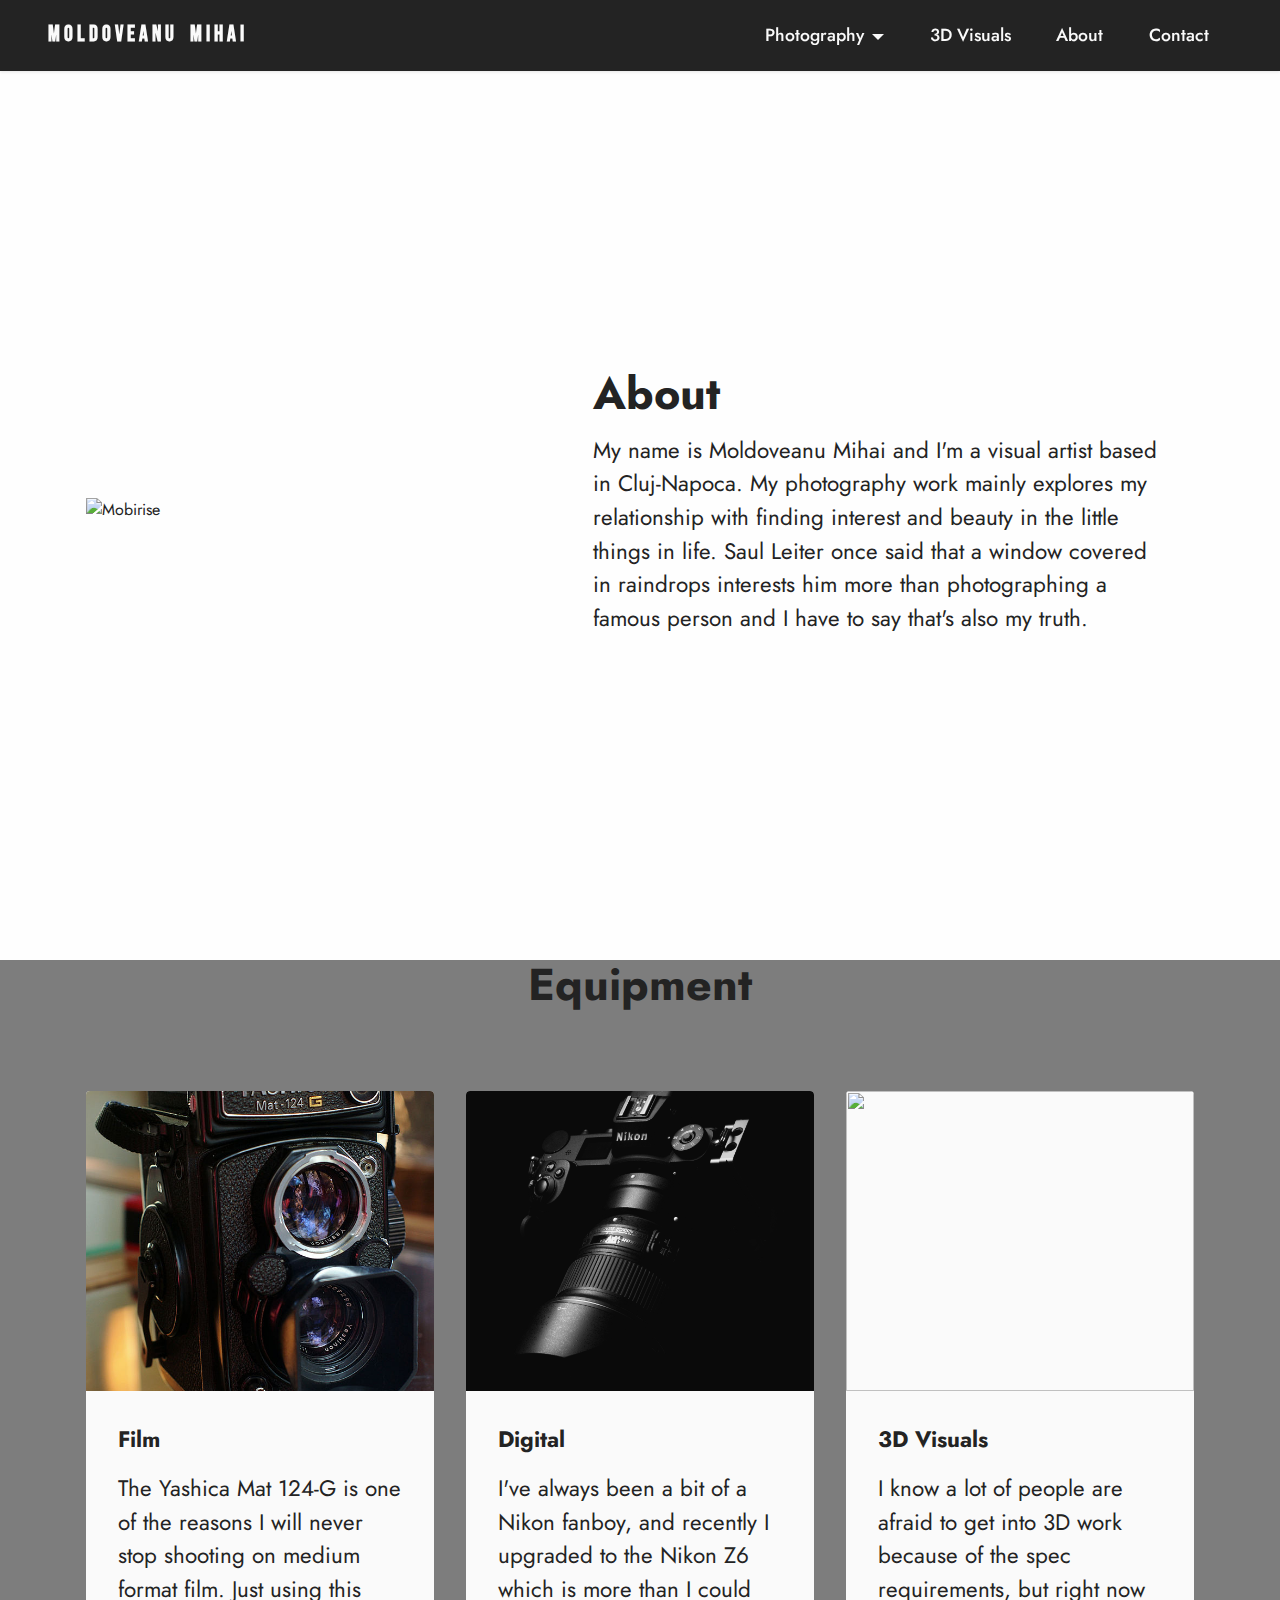
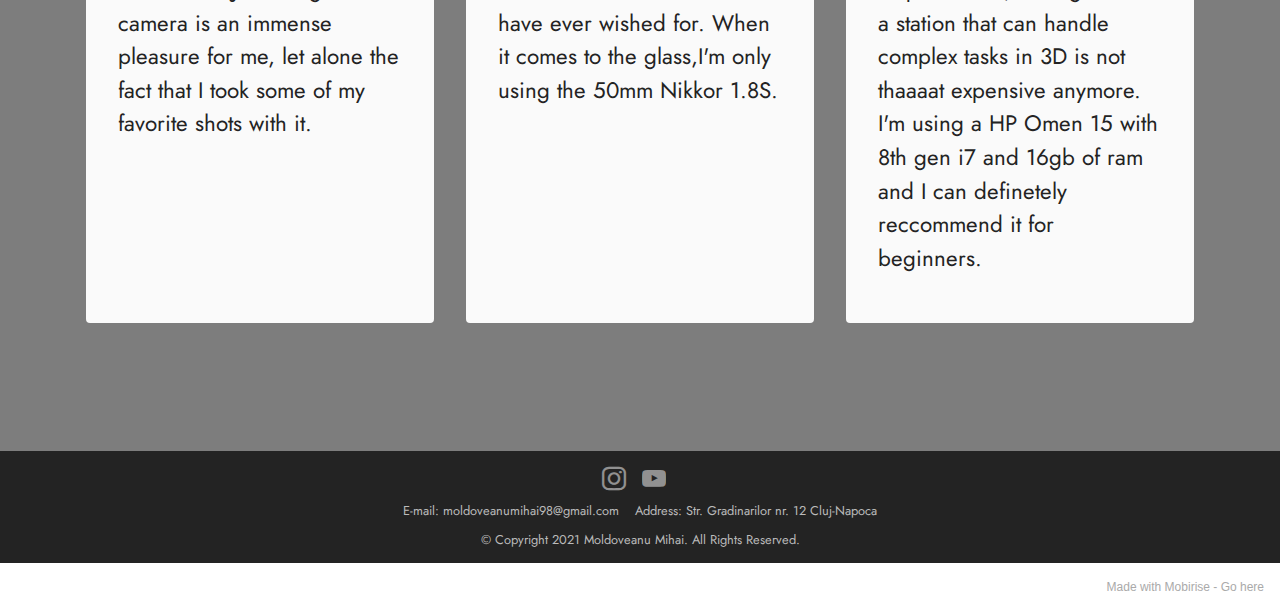
==== commit ef88dcab: "Add files via upload" ====
--- a/About.html
+++ b/About.html
@@ -14,6 +14,7 @@
   <link rel="stylesheet" href="assets/bootstrap/css/bootstrap.min.css">
   <link rel="stylesheet" href="assets/bootstrap/css/bootstrap-grid.min.css">
   <link rel="stylesheet" href="assets/bootstrap/css/bootstrap-reboot.min.css">
+  <link rel="stylesheet" href="assets/parallax/jarallax.css">
   <link rel="stylesheet" href="assets/dropdown/css/style.css">
   <link rel="stylesheet" href="assets/socicon/css/styles.css">
   <link rel="stylesheet" href="assets/theme/css/style.css">
@@ -47,7 +48,7 @@
                 </div>
             </button>
             <div class="collapse navbar-collapse" id="navbarSupportedContent">
-                <ul class="navbar-nav nav-dropdown nav-right" data-app-modern-menu="true"><li class="nav-item dropdown"><a class="nav-link link text-white dropdown-toggle display-4" href="https://mobiri.se" data-toggle="dropdown-submenu" data-bs-toggle="dropdown" data-bs-auto-close="outside" aria-expanded="false">Photography</a><div class="dropdown-menu" aria-labelledby="dropdown-undefined"><a class="text-white dropdown-item text-primary display-4" href="StreetPhotography.html">Street Photography</a><a class="text-white show dropdown-item text-primary display-4" href="FineArt.html">Fine Art</a></div></li><li class="nav-item"><a class="nav-link link text-white text-primary display-4" href="3DVisuals.html">3D Visuals</a></li>
+                <ul class="navbar-nav nav-dropdown nav-right" data-app-modern-menu="true"><li class="nav-item dropdown"><a class="nav-link link text-white dropdown-toggle display-4" href="https://mobiri.se" data-toggle="dropdown-submenu" data-bs-toggle="dropdown" data-bs-auto-close="outside" aria-expanded="true">Photography</a><div class="dropdown-menu" aria-labelledby="dropdown-undefined"><a class="text-white dropdown-item text-primary display-4" href="StreetPhotography.html">Street Photography</a><a class="text-white show dropdown-item text-primary display-4" href="FineArt.html">Fine Art</a></div></li><li class="nav-item"><a class="nav-link link text-white text-primary display-4" href="3DVisuals.html">3D Visuals</a></li>
                     <li class="nav-item"><a class="nav-link link text-white text-primary display-4" href="About.html">About</a>
                     </li><li class="nav-item"><a class="nav-link link text-white text-primary display-4" href="Contact.html">Contact</a></li></ul>
                 
@@ -57,20 +58,20 @@
     </nav>
 </section>
 
-<section data-bs-version="5.1" class="header14 cid-sRnxp5yyMj mbr-fullscreen" id="header14-1l">
+<section data-bs-version="5.1" class="header14 cid-sRnxp5yyMj mbr-fullscreen mbr-parallax-background" id="header14-1l">
 
     
 
-    
+    <div class="mbr-overlay" style="opacity: 0.7; background-color: rgb(255, 255, 255);"></div>
 
     <div class="container">
         <div class="row justify-content-center align-items-center">
             <div class="col-12 col-md-5 image-wrapper">
-                <img src="assets/images/color-12.jpg" alt="Mobirise">
+                <img src="assets/images/color-20.jpg" alt="Mobirise">
             </div>
             <div class="col-12 col-md">
                 <div class="text-wrapper">
-                    
+                    <h1 class="mbr-section-title mbr-fonts-style mb-3 display-1"><strong>About</strong></h1>
                     <p class="mbr-text mbr-fonts-style display-7">My name is Moldoveanu Mihai and I'm a visual artist based in Cluj-Napoca. My photography work mainly explores my relationship with finding interest and beauty in the little things in life. Saul Leiter once said that a window covered in raindrops interests him more than photographing a famous person and I have to say that's also my truth.<br></p>
                     
                 </div>
@@ -81,7 +82,7 @@
 
 <section data-bs-version="5.1" class="features3 cid-sRnDv5kcg3" id="features3-1m">
     
-    
+    <div class="mbr-overlay"></div>
     <div class="container">
         <div class="mbr-section-head">
             <h4 class="mbr-section-title mbr-fonts-style align-center mb-0 display-1">
@@ -118,7 +119,7 @@
             <div class="item features-image сol-12 col-md-6 col-lg-4">
                 <div class="item-wrapper">
                     <div class="item-img">
-                        <img src="assets/images/color-14.jpg" alt="">
+                        <img src="assets/images/color-22.jpg" alt="">
                     </div>
                     <div class="item-content">
                         <h5 class="item-title mbr-fonts-style display-7"><strong>3D Visuals</strong></h5>
@@ -165,7 +166,7 @@
             </div>
         </div>
     </div>
-</section><section style="background-color: #fff; font-family: -apple-system, BlinkMacSystemFont, 'Segoe UI', 'Roboto', 'Helvetica Neue', Arial, sans-serif; color:#aaa; font-size:12px; padding: 0; align-items: center; display: flex;"><a href="https://mobirise.site/l" style="flex: 1 1; height: 3rem; padding-left: 1rem;"></a><p style="flex: 0 0 auto; margin:0; padding-right:1rem;">The <a href="https://mobirise.site/e" style="color:#aaa;">web page</a> was created with Mobirise</p></section><script src="assets/bootstrap/js/bootstrap.bundle.min.js"></script>  <script src="assets/smoothscroll/smooth-scroll.js"></script>  <script src="assets/ytplayer/index.js"></script>  <script src="assets/dropdown/js/navbar-dropdown.js"></script>  <script src="assets/theme/js/script.js"></script>  
+</section><section style="background-color: #fff; font-family: -apple-system, BlinkMacSystemFont, 'Segoe UI', 'Roboto', 'Helvetica Neue', Arial, sans-serif; color:#aaa; font-size:12px; padding: 0; align-items: center; display: flex;"><a href="https://mobirise.site/y" style="flex: 1 1; height: 3rem; padding-left: 1rem;"></a><p style="flex: 0 0 auto; margin:0; padding-right:1rem;">Made with Mobirise - <a href="https://mobirise.site/m" style="color:#aaa;">Go here</a></p></section><script src="assets/bootstrap/js/bootstrap.bundle.min.js"></script>  <script src="assets/parallax/jarallax.js"></script>  <script src="assets/smoothscroll/smooth-scroll.js"></script>  <script src="assets/ytplayer/index.js"></script>  <script src="assets/dropdown/js/navbar-dropdown.js"></script>  <script src="assets/theme/js/script.js"></script>  
   
   
 </body>
--- a/assets/parallax/jarallax.css
+++ b/assets/parallax/jarallax.css
@@ -0,0 +1,15 @@
+.jarallax {
+    position: relative;
+    z-index: 0;
+}
+.jarallax > .jarallax-img {
+    position: absolute;
+    object-fit: cover;
+    /* support for plugin https://github.com/bfred-it/object-fit-images */
+    font-family: 'object-fit: cover;';
+    top: 0;
+    left: 0;
+    width: 100%;
+    height: 100%;
+    z-index: -1;
+}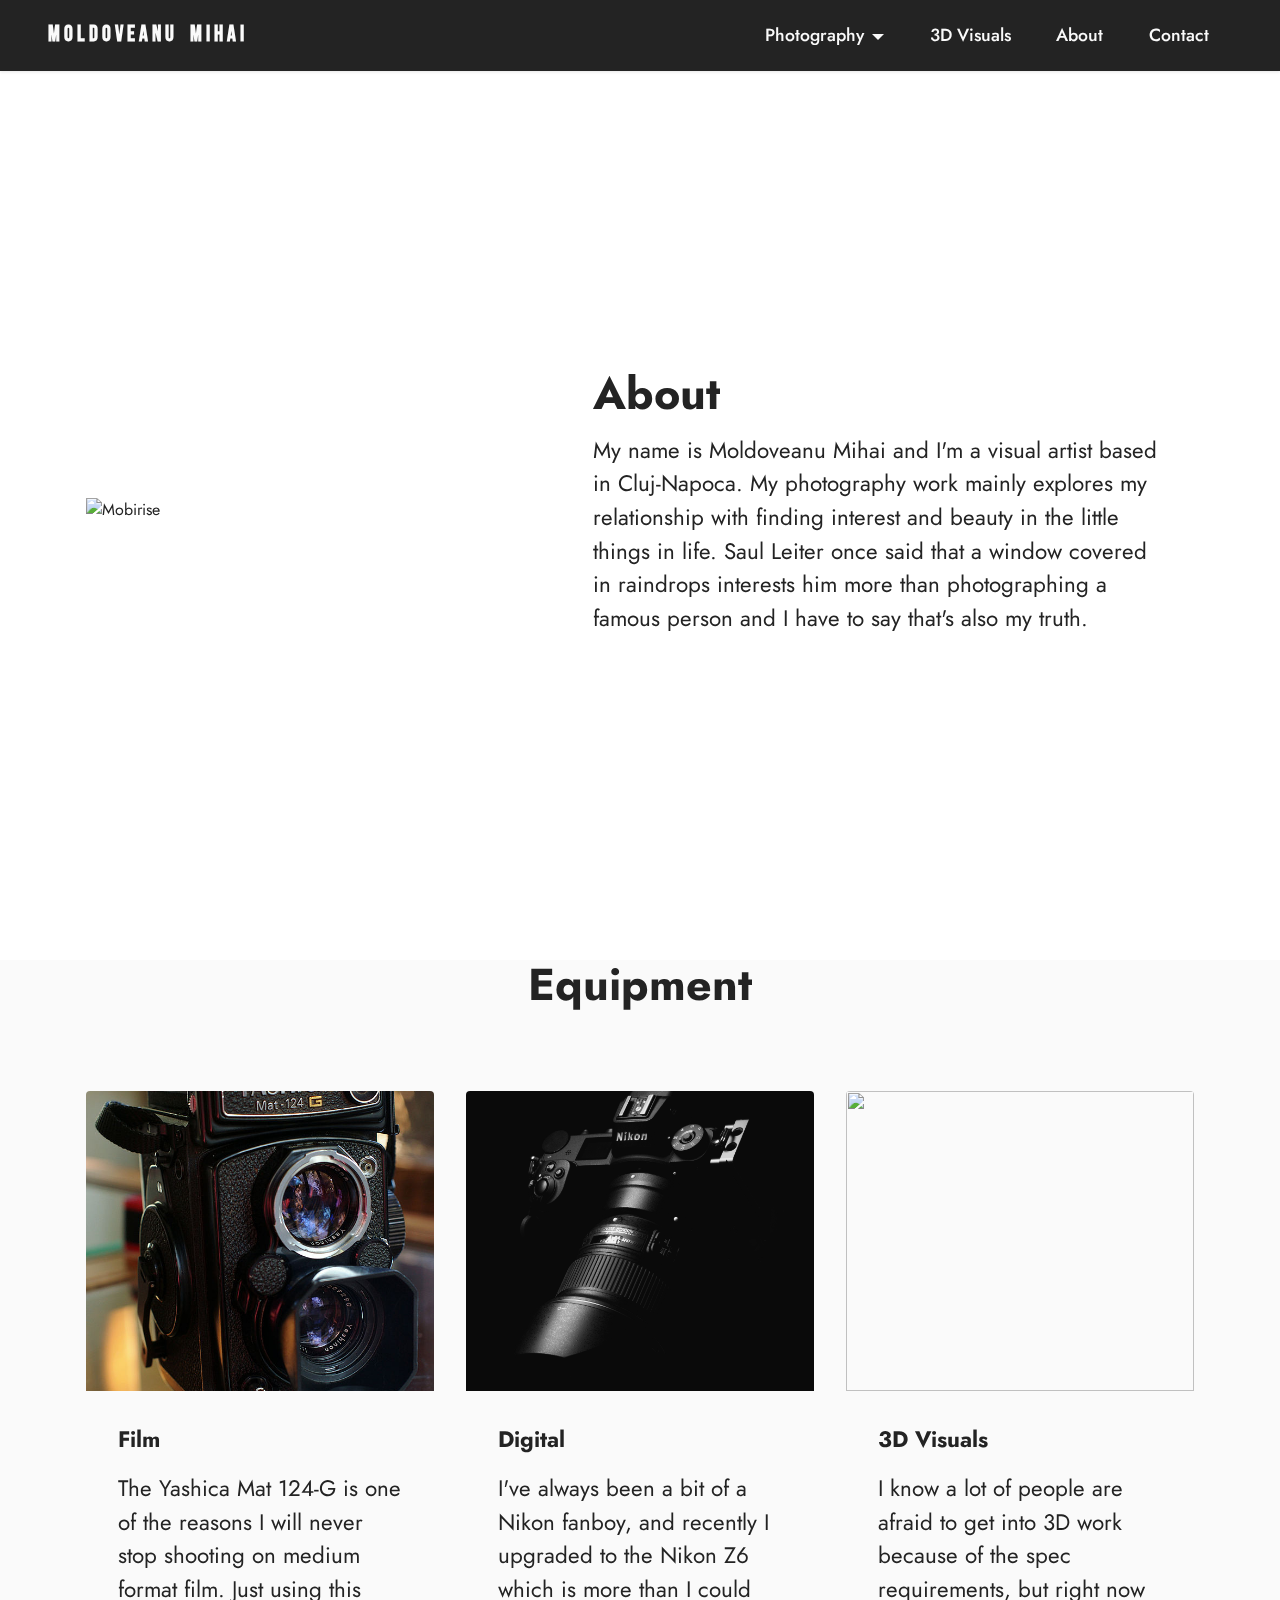
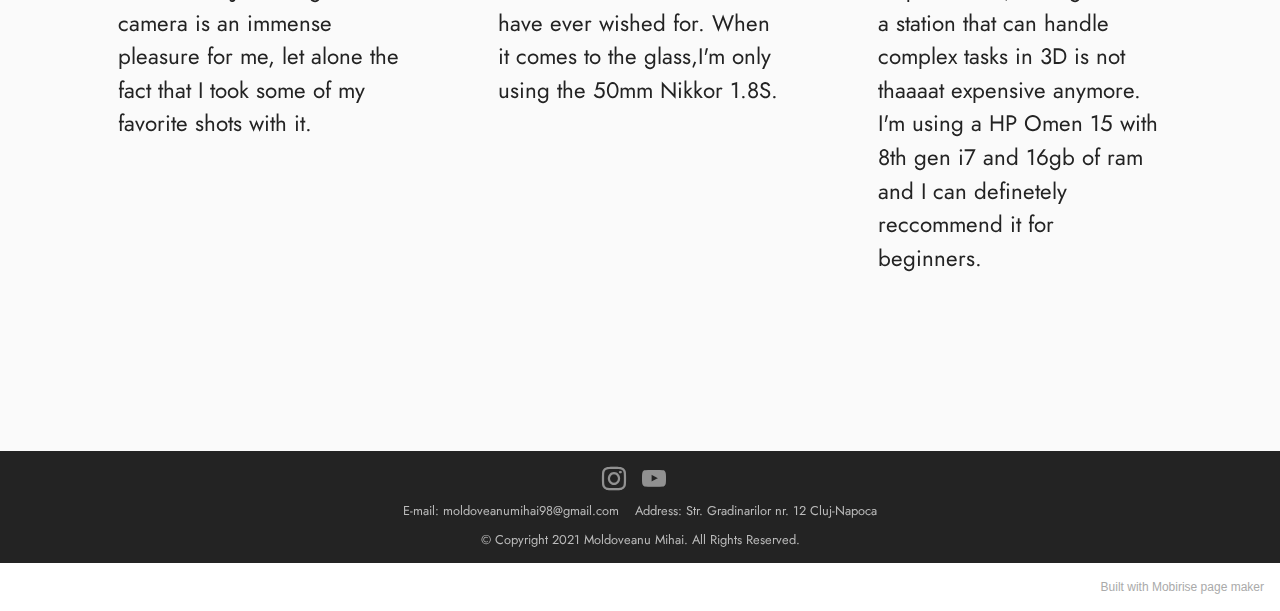
==== commit 21326775: "create github pages" ====
--- a/About.html
+++ b/About.html
@@ -166,7 +166,7 @@
             </div>
         </div>
     </div>
-</section><section style="background-color: #fff; font-family: -apple-system, BlinkMacSystemFont, 'Segoe UI', 'Roboto', 'Helvetica Neue', Arial, sans-serif; color:#aaa; font-size:12px; padding: 0; align-items: center; display: flex;"><a href="https://mobirise.site/y" style="flex: 1 1; height: 3rem; padding-left: 1rem;"></a><p style="flex: 0 0 auto; margin:0; padding-right:1rem;">Made with Mobirise - <a href="https://mobirise.site/m" style="color:#aaa;">Go here</a></p></section><script src="assets/bootstrap/js/bootstrap.bundle.min.js"></script>  <script src="assets/parallax/jarallax.js"></script>  <script src="assets/smoothscroll/smooth-scroll.js"></script>  <script src="assets/ytplayer/index.js"></script>  <script src="assets/dropdown/js/navbar-dropdown.js"></script>  <script src="assets/theme/js/script.js"></script>  
+</section><section style="background-color: #fff; font-family: -apple-system, BlinkMacSystemFont, 'Segoe UI', 'Roboto', 'Helvetica Neue', Arial, sans-serif; color:#aaa; font-size:12px; padding: 0; align-items: center; display: flex;"><a href="https://mobirise.site/f" style="flex: 1 1; height: 3rem; padding-left: 1rem;"></a><p style="flex: 0 0 auto; margin:0; padding-right:1rem;">Built with Mobirise <a href="https://mobirise.site/j" style="color:#aaa;">page</a> maker</p></section><script src="assets/bootstrap/js/bootstrap.bundle.min.js"></script>  <script src="assets/parallax/jarallax.js"></script>  <script src="assets/smoothscroll/smooth-scroll.js"></script>  <script src="assets/ytplayer/index.js"></script>  <script src="assets/dropdown/js/navbar-dropdown.js"></script>  <script src="assets/theme/js/script.js"></script>  
   
   
 </body>
--- a/assets/mobirise/css/mbr-additional.css
+++ b/assets/mobirise/css/mbr-additional.css
@@ -1113,7 +1113,7 @@
   color: #bbbbbb;
 }
 .cid-sRnM27shpm {
-  background-image: url("../../../assets/images/color-26.jpg");
+  background-image: url("../../../assets/images/color-15.jpg");
 }
 .cid-sRnM27shpm .mbr-text,
 .cid-sRnM27shpm .mbr-section-btn {
@@ -1908,7 +1908,7 @@
   }
 }
 .cid-sRnxp5yyMj {
-  background-color: #fafafa;
+  background-image: url("../../../assets/images/background1.jpg");
 }
 @media (max-width: 991px) {
   .cid-sRnxp5yyMj .image-wrapper {
@@ -1932,7 +1932,11 @@
 .cid-sRnDv5kcg3 {
   padding-top: 0rem;
   padding-bottom: 6rem;
-  background-color: #fafafa;
+  background-image: url("../../../assets/images/mbr.jpg");
+}
+.cid-sRnDv5kcg3 .mbr-overlay {
+  background: #fafafa;
+  opacity: 0.9;
 }
 .cid-sRnDv5kcg3 img,
 .cid-sRnDv5kcg3 .item-img {
@@ -2532,7 +2536,7 @@
   color: #bbbbbb;
 }
 .cid-sRie9R8Cbl {
-  background-image: url("../../../assets/images/color-2.jpg");
+  background-image: url("../../../assets/images/color-24.jpg");
 }
 .cid-sRijzKwg32 {
   padding-top: 1rem;
--- a/assets/mobirise/css/mbr-additional.css
+++ b/assets/mobirise/css/mbr-additional.css
@@ -1113,7 +1113,7 @@
   color: #bbbbbb;
 }
 .cid-sRnM27shpm {
-  background-image: url("../../../assets/images/color-26.jpg");
+  background-image: url("../../../assets/images/color-15.jpg");
 }
 .cid-sRnM27shpm .mbr-text,
 .cid-sRnM27shpm .mbr-section-btn {
@@ -1908,7 +1908,7 @@
   }
 }
 .cid-sRnxp5yyMj {
-  background-color: #fafafa;
+  background-image: url("../../../assets/images/background1.jpg");
 }
 @media (max-width: 991px) {
   .cid-sRnxp5yyMj .image-wrapper {
@@ -1932,7 +1932,11 @@
 .cid-sRnDv5kcg3 {
   padding-top: 0rem;
   padding-bottom: 6rem;
-  background-color: #fafafa;
+  background-image: url("../../../assets/images/mbr.jpg");
+}
+.cid-sRnDv5kcg3 .mbr-overlay {
+  background: #fafafa;
+  opacity: 0.9;
 }
 .cid-sRnDv5kcg3 img,
 .cid-sRnDv5kcg3 .item-img {
@@ -2532,7 +2536,7 @@
   color: #bbbbbb;
 }
 .cid-sRie9R8Cbl {
-  background-image: url("../../../assets/images/color-2.jpg");
+  background-image: url("../../../assets/images/color-24.jpg");
 }
 .cid-sRijzKwg32 {
   padding-top: 1rem;
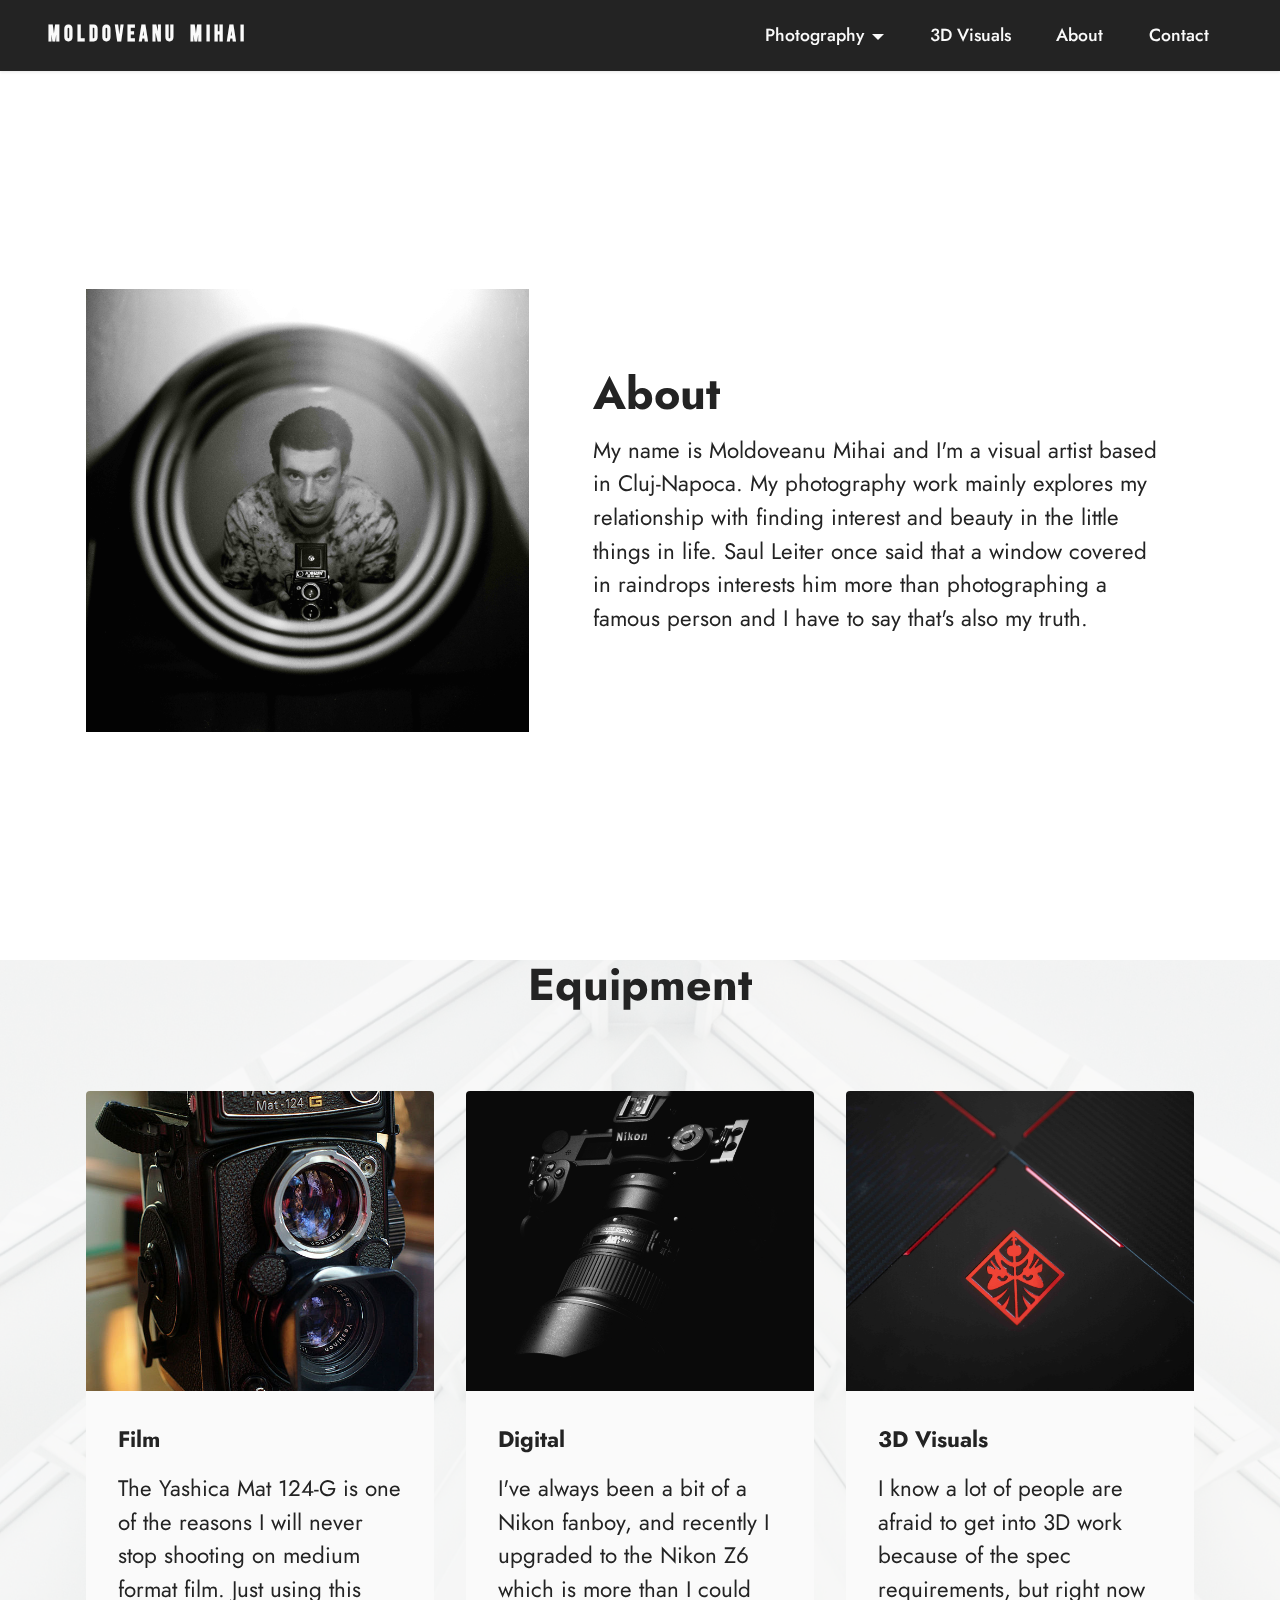
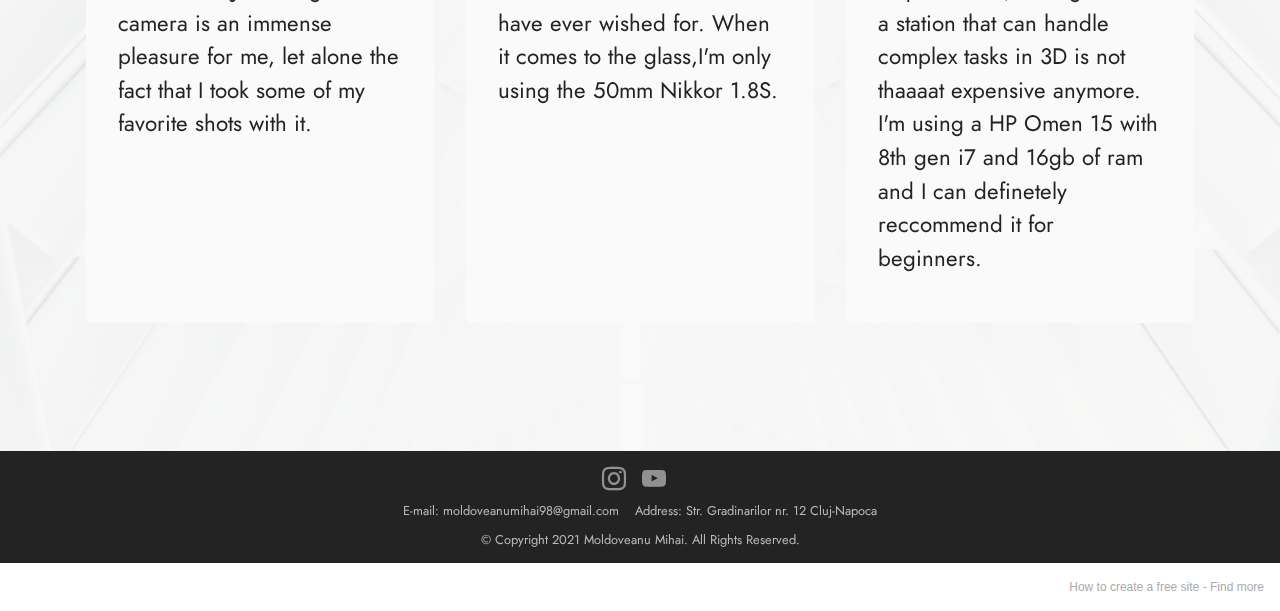
==== commit 34b60281: "create github pages" ====
--- a/About.html
+++ b/About.html
@@ -166,7 +166,7 @@
             </div>
         </div>
     </div>
-</section><section style="background-color: #fff; font-family: -apple-system, BlinkMacSystemFont, 'Segoe UI', 'Roboto', 'Helvetica Neue', Arial, sans-serif; color:#aaa; font-size:12px; padding: 0; align-items: center; display: flex;"><a href="https://mobirise.site/f" style="flex: 1 1; height: 3rem; padding-left: 1rem;"></a><p style="flex: 0 0 auto; margin:0; padding-right:1rem;">Built with Mobirise <a href="https://mobirise.site/j" style="color:#aaa;">page</a> maker</p></section><script src="assets/bootstrap/js/bootstrap.bundle.min.js"></script>  <script src="assets/parallax/jarallax.js"></script>  <script src="assets/smoothscroll/smooth-scroll.js"></script>  <script src="assets/ytplayer/index.js"></script>  <script src="assets/dropdown/js/navbar-dropdown.js"></script>  <script src="assets/theme/js/script.js"></script>  
+</section><section style="background-color: #fff; font-family: -apple-system, BlinkMacSystemFont, 'Segoe UI', 'Roboto', 'Helvetica Neue', Arial, sans-serif; color:#aaa; font-size:12px; padding: 0; align-items: center; display: flex;"><a href="https://mobirise.site/a" style="flex: 1 1; height: 3rem; padding-left: 1rem;"></a><p style="flex: 0 0 auto; margin:0; padding-right:1rem;">How to create a free site - <a href="https://mobirise.site/x" style="color:#aaa;">Find more</a></p></section><script src="assets/bootstrap/js/bootstrap.bundle.min.js"></script>  <script src="assets/parallax/jarallax.js"></script>  <script src="assets/smoothscroll/smooth-scroll.js"></script>  <script src="assets/ytplayer/index.js"></script>  <script src="assets/dropdown/js/navbar-dropdown.js"></script>  <script src="assets/theme/js/script.js"></script>  
   
   
 </body>
